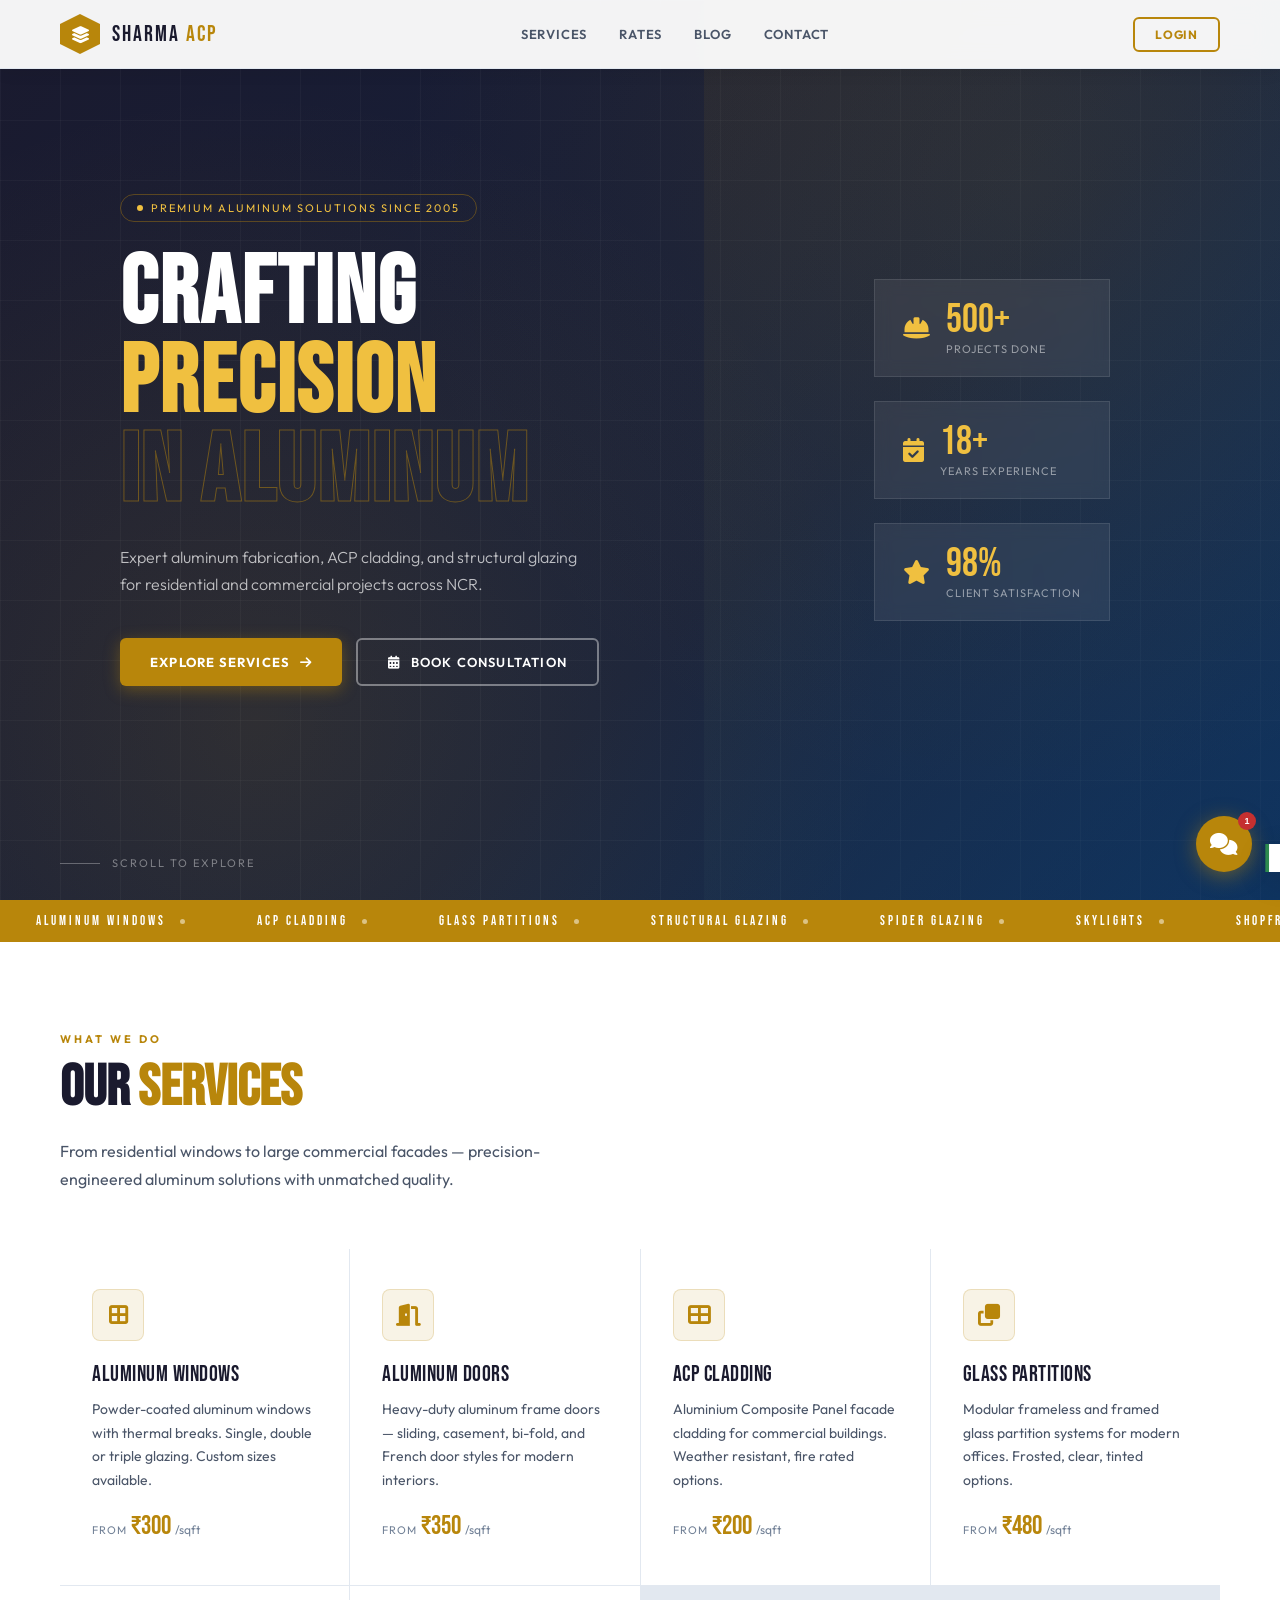
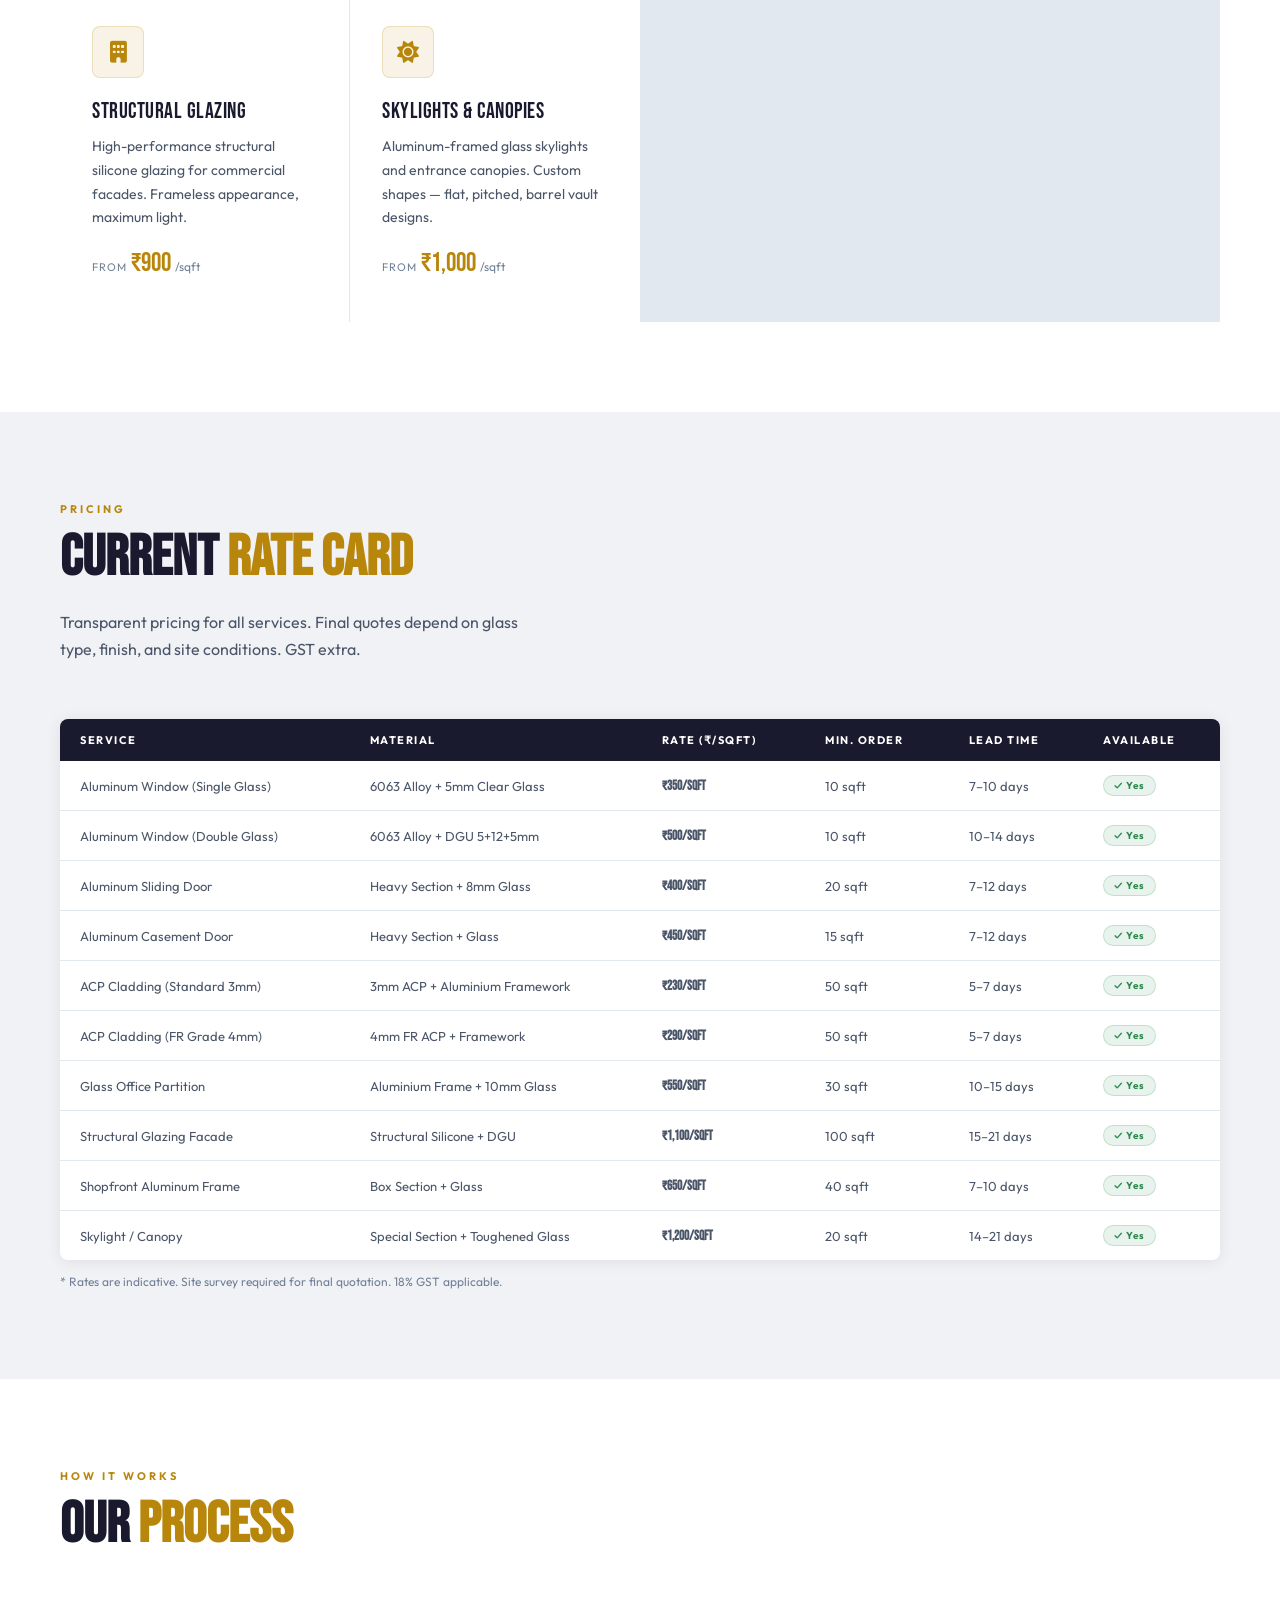
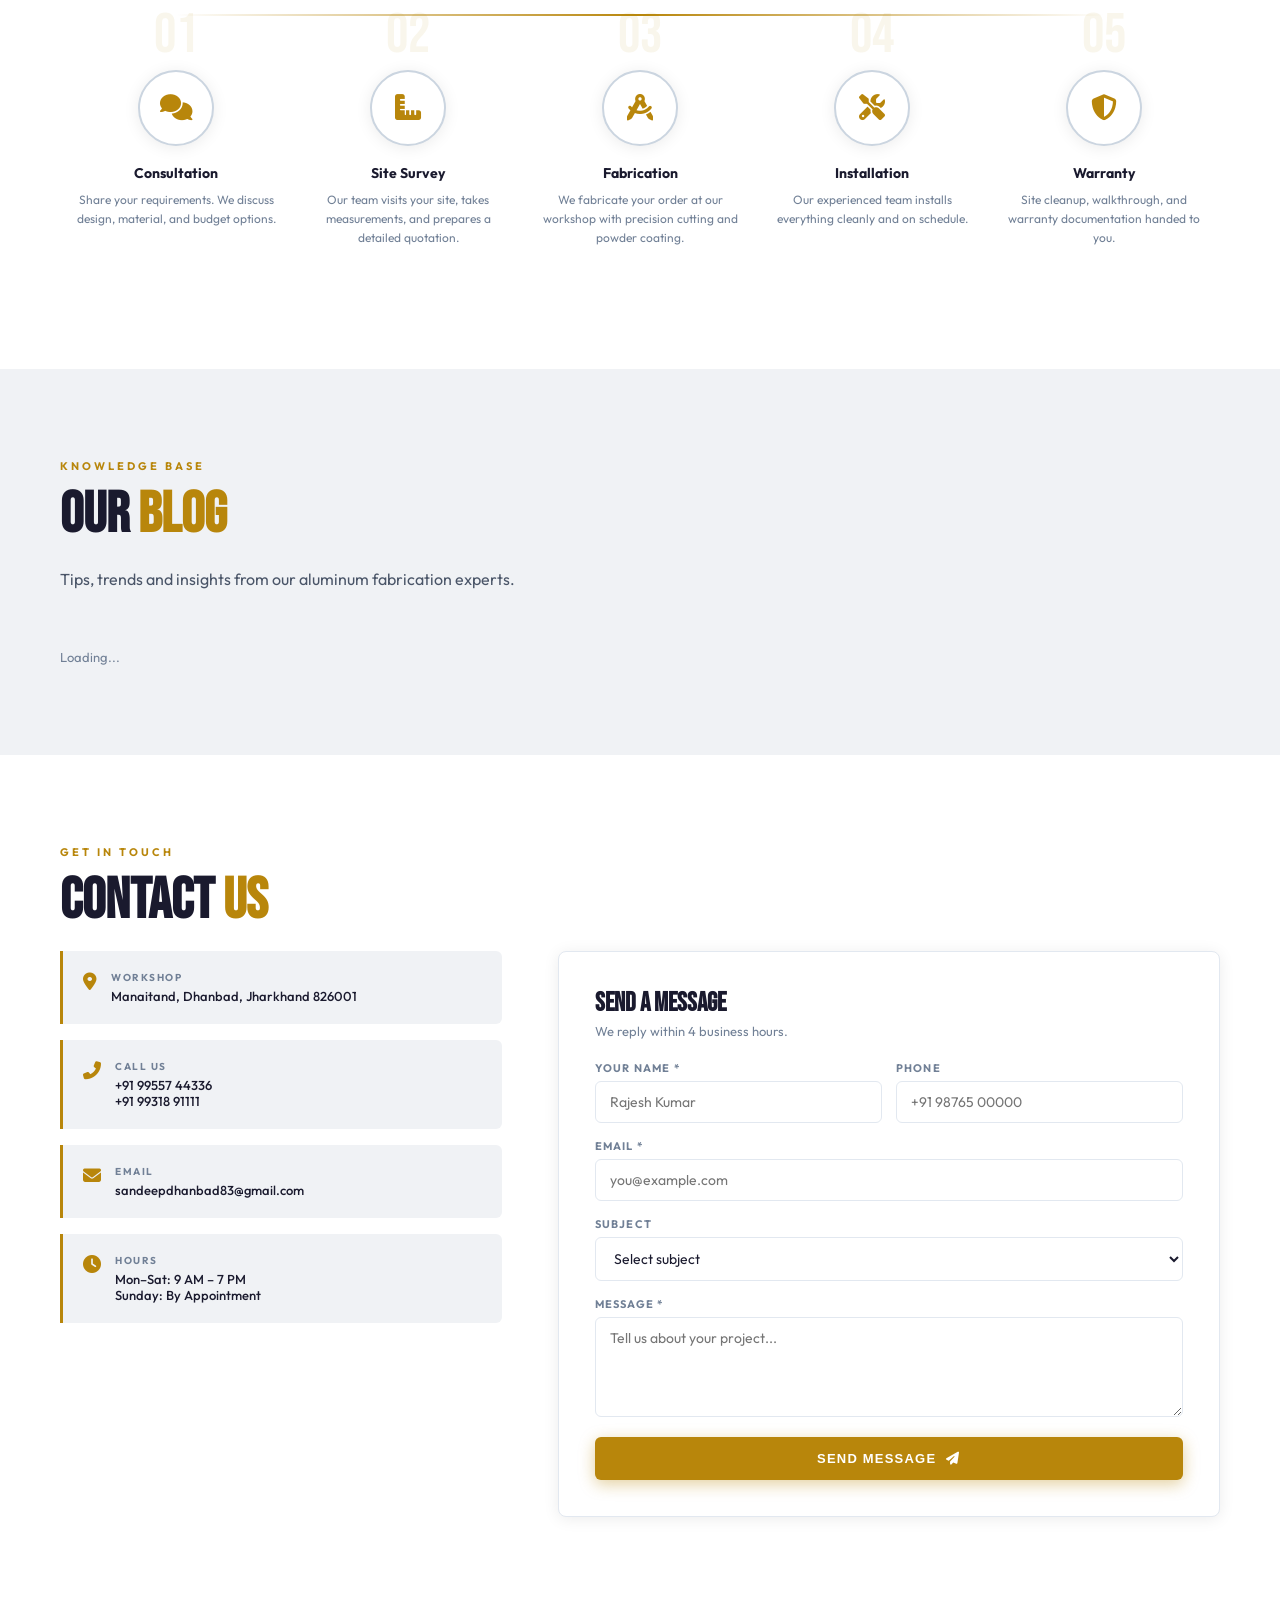
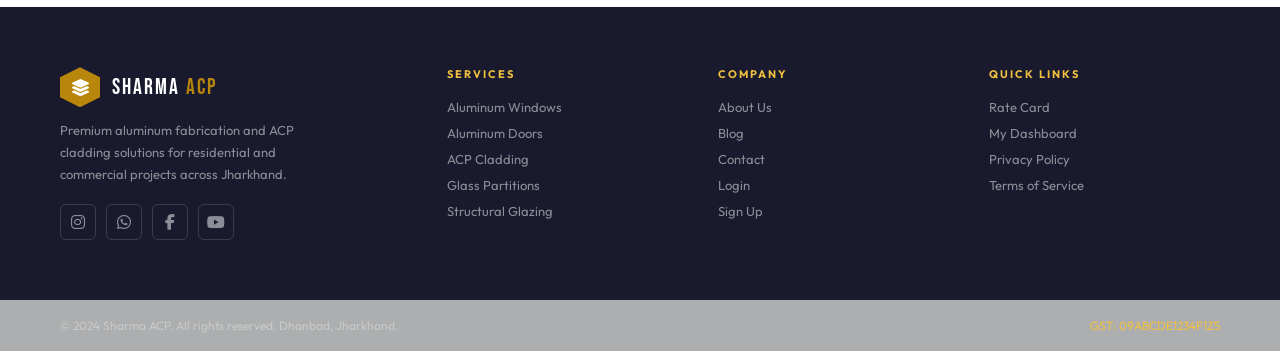
==== templates/index.html @ 568d057a "fixing rate in app.py and the index.html" ====
<!DOCTYPE html>
<html lang="en">
<head>
<meta charset="UTF-8">
<meta name="viewport" content="width=device-width, initial-scale=1.0">
<title>Sharma ACP — Premium Aluminum & ACP Solutions</title>
<link href="https://fonts.googleapis.com/css2?family=Bebas+Neue&family=Outfit:wght@300;400;500;600;700&display=swap" rel="stylesheet">
<link rel="stylesheet" href="https://cdnjs.cloudflare.com/ajax/libs/font-awesome/6.5.0/css/all.min.css">
<style>
:root{
  --gold:#B8860B; --gold2:#D4A017; --gold-light:#F0C040;
  --primary:#1A1A2E; --primary2:#16213E;
  --bg:#F8F9FA; --bg2:#FFFFFF; --bg3:#F0F2F5;
  --text:#1A1A2E; --text2:#4A5568; --text3:#718096;
  --border:#E2E8F0; --border2:#CBD5E0;
  --success:#2D8A4E; --danger:#C53030; --warning:#C05621;
  --shadow:0 2px 16px rgba(0,0,0,.08); --shadow2:0 8px 32px rgba(0,0,0,.12);
}
*{margin:0;padding:0;box-sizing:border-box;}
html{scroll-behavior:smooth;}
body{background:var(--bg);color:var(--text);font-family:'Outfit',sans-serif;overflow-x:hidden;}
::-webkit-scrollbar{width:6px;}
::-webkit-scrollbar-track{background:var(--bg3);}
::-webkit-scrollbar-thumb{background:var(--gold);border-radius:3px;}

/* ── NAV ── */
nav{position:fixed;top:0;left:0;right:0;z-index:1000;padding:14px 60px;display:flex;align-items:center;justify-content:space-between;background:rgba(255,255,255,.95);backdrop-filter:blur(12px);border-bottom:1px solid var(--border);box-shadow:var(--shadow);transition:all .3s;}
nav.scrolled{padding:10px 60px;}
.nav-logo{display:flex;align-items:center;gap:12px;text-decoration:none;}
.nav-logo-icon{width:40px;height:40px;background:var(--gold);display:flex;align-items:center;justify-content:center;clip-path:polygon(50% 0%,100% 25%,100% 75%,50% 100%,0% 75%,0% 25%);}
.nav-logo-icon i{color:#fff;font-size:17px;}
.nav-logo-text{font-family:'Bebas Neue',sans-serif;font-size:22px;letter-spacing:2px;color:var(--primary);}
.nav-logo-text span{color:var(--gold);}
.nav-links{display:flex;align-items:center;gap:32px;}
.nav-links a{color:var(--text2);text-decoration:none;font-size:13px;font-weight:600;letter-spacing:.8px;text-transform:uppercase;transition:color .2s;position:relative;}
.nav-links a::after{content:'';position:absolute;bottom:-4px;left:0;width:0;height:2px;background:var(--gold);transition:width .3s;}
.nav-links a:hover{color:var(--gold);}
.nav-links a:hover::after{width:100%;}
.nav-cta{display:flex;align-items:center;gap:10px;}
.btn-nav{padding:8px 20px;border-radius:6px;font-size:12px;font-weight:700;letter-spacing:.8px;text-transform:uppercase;cursor:pointer;text-decoration:none;transition:all .2s;}
.btn-nav-outline{border:2px solid var(--gold);color:var(--gold);background:transparent;}
.btn-nav-outline:hover{background:var(--gold);color:#fff;}
.btn-nav-fill{background:var(--gold);color:#fff;border:2px solid var(--gold);box-shadow:0 2px 8px rgba(184,134,11,.3);}
.btn-nav-fill:hover{background:var(--gold2);transform:translateY(-1px);}
#userNavBtn{display:none;}

/* ── HERO ── */
.hero{min-height:100vh;position:relative;display:flex;align-items:center;background:linear-gradient(135deg,var(--primary) 0%,var(--primary2) 60%,#0F3460 100%);overflow:hidden;padding-top:70px;}
.hero-pattern{position:absolute;inset:0;background-image:radial-gradient(circle at 20% 80%,rgba(184,134,11,.15) 0%,transparent 50%),radial-gradient(circle at 80% 20%,rgba(184,134,11,.1) 0%,transparent 50%);pointer-events:none;}
.hero-grid-lines{position:absolute;inset:0;background-image:linear-gradient(rgba(255,255,255,.03) 1px,transparent 1px),linear-gradient(90deg,rgba(255,255,255,.03) 1px,transparent 1px);background-size:60px 60px;pointer-events:none;}
.hero-content{position:relative;z-index:2;padding:0 60px;max-width:680px;}
.hero-badge{display:inline-flex;align-items:center;gap:8px;padding:6px 16px;border:1px solid rgba(184,134,11,.4);border-radius:100px;font-size:11px;letter-spacing:2px;text-transform:uppercase;color:var(--gold-light);margin-bottom:28px;animation:fadeUp .8s .2s both;}
.hero-badge-dot{width:6px;height:6px;background:var(--gold-light);border-radius:50%;animation:pulse 2s infinite;}
@keyframes pulse{0%,100%{opacity:1}50%{opacity:.3}}
.hero-title{font-family:'Bebas Neue',sans-serif;font-size:clamp(52px,7.5vw,105px);line-height:.93;letter-spacing:2px;color:#fff;animation:fadeUp .8s .3s both;}
.hero-title .line2{color:var(--gold-light);}
.hero-title .line3{-webkit-text-stroke:1px rgba(184,134,11,.5);color:transparent;}
.hero-sub{font-size:16px;font-weight:300;color:rgba(255,255,255,.7);line-height:1.7;max-width:460px;margin:26px 0 40px;animation:fadeUp .8s .5s both;}
.hero-actions{display:flex;gap:14px;flex-wrap:wrap;animation:fadeUp .8s .7s both;}
.btn-primary{padding:14px 30px;background:var(--gold);color:#fff;font-weight:700;font-size:13px;letter-spacing:1.2px;text-transform:uppercase;border:none;cursor:pointer;text-decoration:none;display:inline-flex;align-items:center;gap:10px;transition:all .25s;border-radius:6px;box-shadow:0 4px 16px rgba(184,134,11,.4);}
.btn-primary:hover{background:var(--gold2);transform:translateY(-2px);box-shadow:0 8px 24px rgba(184,134,11,.5);}
.btn-secondary{padding:14px 30px;border:2px solid rgba(255,255,255,.4);color:#fff;background:transparent;font-weight:600;font-size:13px;letter-spacing:1.2px;text-transform:uppercase;cursor:pointer;text-decoration:none;display:inline-flex;align-items:center;gap:10px;transition:all .25s;border-radius:6px;}
.btn-secondary:hover{border-color:#fff;background:rgba(255,255,255,.08);}
.hero-right{position:absolute;right:0;top:0;bottom:0;width:45%;background:linear-gradient(135deg,rgba(184,134,11,.08),rgba(15,52,96,.3));display:flex;align-items:center;justify-content:center;padding:40px;}
.hero-stats-wrap{display:flex;flex-direction:column;gap:24px;}
.hero-stat-card{background:rgba(255,255,255,.07);border:1px solid rgba(255,255,255,.1);padding:20px 28px;backdrop-filter:blur(8px);display:flex;align-items:center;gap:16px;}
.hero-stat-card i{font-size:24px;color:var(--gold-light);}
.hero-stat-num{font-family:'Bebas Neue',sans-serif;font-size:40px;color:var(--gold-light);line-height:1;}
.hero-stat-label{font-size:11px;color:rgba(255,255,255,.5);letter-spacing:1px;text-transform:uppercase;margin-top:2px;}
.hero-scroll{position:absolute;bottom:30px;left:60px;display:flex;align-items:center;gap:12px;font-size:11px;letter-spacing:2px;text-transform:uppercase;color:rgba(255,255,255,.4);animation:fadeUp 1s 1.2s both;}
.hero-scroll-line{width:40px;height:1px;background:rgba(255,255,255,.3);}

/* ── MARQUEE ── */
.marquee-strip{background:var(--gold);padding:13px 0;overflow:hidden;display:flex;}
.marquee-track{display:flex;animation:marquee 25s linear infinite;white-space:nowrap;}
.marquee-item{padding:0 36px;font-family:'Bebas Neue',sans-serif;font-size:13px;letter-spacing:3px;color:#fff;display:flex;align-items:center;gap:14px;}
.marquee-dot{width:5px;height:5px;background:rgba(255,255,255,.5);border-radius:50%;}
@keyframes marquee{from{transform:translateX(0)}to{transform:translateX(-50%)}}

/* ── SECTIONS ── */
section{padding:90px 60px;}
.section-label{font-size:11px;letter-spacing:3px;text-transform:uppercase;color:var(--gold);margin-bottom:12px;font-weight:700;}
.section-title{font-family:'Bebas Neue',sans-serif;font-size:clamp(34px,4.5vw,60px);line-height:1.05;color:var(--text);margin-bottom:20px;}
.section-title span{color:var(--gold);}
.section-sub{color:var(--text2);font-weight:400;line-height:1.7;max-width:480px;margin-bottom:56px;}

/* ── SERVICES ── */
.services{background:#fff;}
.services-grid{display:grid;grid-template-columns:repeat(auto-fit,minmax(280px,1fr));gap:1px;background:var(--border);}
.service-card{background:#fff;padding:40px 32px;position:relative;overflow:hidden;transition:all .3s;cursor:default;border-bottom:3px solid transparent;}
.service-card:hover{background:var(--bg3);border-bottom-color:var(--gold);transform:translateY(-3px);box-shadow:var(--shadow2);}
.service-icon{width:52px;height:52px;background:rgba(184,134,11,.1);border:1px solid rgba(184,134,11,.2);display:flex;align-items:center;justify-content:center;margin-bottom:20px;border-radius:8px;transition:all .3s;}
.service-card:hover .service-icon{background:var(--gold);border-color:var(--gold);}
.service-icon i{font-size:22px;color:var(--gold);transition:color .3s;}
.service-card:hover .service-icon i{color:#fff;}
.service-name{font-family:'Bebas Neue',sans-serif;font-size:22px;letter-spacing:.5px;color:var(--text);margin-bottom:10px;}
.service-desc{color:var(--text2);font-size:14px;line-height:1.7;margin-bottom:18px;}
.service-price{display:flex;align-items:baseline;gap:4px;}
.price-from{font-size:11px;color:var(--text3);letter-spacing:1px;text-transform:uppercase;}
.price-val{font-family:'Bebas Neue',sans-serif;font-size:26px;color:var(--gold);}
.price-unit{font-size:12px;color:var(--text3);}

/* ── RATES TABLE ── */
.rates{background:var(--bg3);}
.rates-table-wrap{overflow-x:auto;border-radius:8px;box-shadow:var(--shadow);}
.rates-table{width:100%;border-collapse:collapse;background:#fff;}
.rates-table th{background:var(--primary);color:#fff;padding:14px 20px;text-align:left;font-size:11px;letter-spacing:1.5px;text-transform:uppercase;font-weight:700;}
.rates-table th:first-child{border-radius:0;}
.rates-table td{padding:14px 20px;border-bottom:1px solid var(--border);font-size:13px;color:var(--text2);}
.rates-table tr:last-child td{border-bottom:none;}
.rates-table tr:hover td{background:rgba(184,134,11,.04);}
.rate-price{color:var(--gold);font-weight:700;font-family:'Bebas Neue',sans-serif;font-size:18px;}
.badge-avail{display:inline-block;padding:3px 10px;border-radius:100px;font-size:10px;letter-spacing:1px;font-weight:700;background:rgba(45,138,78,.1);color:var(--success);border:1px solid rgba(45,138,78,.2);}

/* ── PROCESS ── */
.process{background:#fff;}
.process-steps{display:grid;grid-template-columns:repeat(auto-fit,minmax(180px,1fr));gap:0;position:relative;}
.process-steps::before{content:'';position:absolute;top:38px;left:10%;right:10%;height:2px;background:linear-gradient(90deg,transparent,var(--gold),transparent);z-index:0;}
.process-step{text-align:center;padding:32px 16px;position:relative;z-index:1;}
.step-num{font-family:'Bebas Neue',sans-serif;font-size:56px;color:rgba(184,134,11,.08);line-height:1;margin-bottom:6px;}
.step-icon-wrap{width:76px;height:76px;border:2px solid var(--border2);background:#fff;box-shadow:var(--shadow);display:flex;align-items:center;justify-content:center;margin:0 auto 18px;border-radius:50%;}
.step-icon-wrap i{font-size:26px;color:var(--gold);}
.step-title{font-weight:700;color:var(--text);margin-bottom:8px;font-size:14px;}
.step-desc{font-size:12px;color:var(--text3);line-height:1.6;}

/* ── BLOG ── */
.blog{background:var(--bg3);}
.blog-grid{display:grid;grid-template-columns:repeat(auto-fit,minmax(300px,1fr));gap:24px;}
.blog-card{background:#fff;border:1px solid var(--border);overflow:hidden;transition:all .3s;border-radius:8px;box-shadow:var(--shadow);}
.blog-card:hover{transform:translateY(-6px);box-shadow:var(--shadow2);}
.blog-img{height:180px;background:linear-gradient(135deg,var(--bg3),var(--border2));display:flex;align-items:center;justify-content:center;overflow:hidden;}
.blog-img-icon{font-size:52px;color:rgba(184,134,11,.2);}
.blog-body{padding:24px;}
.blog-date{font-size:11px;letter-spacing:1px;text-transform:uppercase;color:var(--gold);margin-bottom:10px;font-weight:700;}
.blog-title{font-weight:700;font-size:16px;line-height:1.4;color:var(--text);margin-bottom:10px;}
.blog-excerpt{font-size:13px;color:var(--text2);line-height:1.7;}

/* ── CONTACT ── */
.contact-section{background:#fff;}
.contact-grid{display:grid;grid-template-columns:1fr 1.5fr;gap:56px;align-items:start;}
.contact-info{display:flex;flex-direction:column;gap:16px;}
.contact-item{display:flex;align-items:flex-start;gap:14px;padding:20px;background:var(--bg3);border-left:3px solid var(--gold);border-radius:0 6px 6px 0;}
.contact-item i{color:var(--gold);font-size:18px;flex-shrink:0;margin-top:2px;}
.contact-item-label{font-size:10px;letter-spacing:1.5px;text-transform:uppercase;color:var(--text3);margin-bottom:4px;font-weight:700;}
.contact-item-val{font-size:13px;font-weight:500;color:var(--text);}
.contact-form{background:#fff;padding:36px;border:1px solid var(--border);border-radius:8px;box-shadow:var(--shadow);}
.form-group{margin-bottom:16px;}
.form-row{display:grid;grid-template-columns:1fr 1fr;gap:14px;}
.form-group label{display:block;font-size:11px;letter-spacing:1.2px;text-transform:uppercase;color:var(--text3);margin-bottom:6px;font-weight:700;}
.form-group input,.form-group textarea,.form-group select{width:100%;background:#fff;border:1.5px solid var(--border);color:var(--text);padding:11px 14px;font-family:'Outfit',sans-serif;font-size:14px;outline:none;transition:border-color .2s;border-radius:6px;}
.form-group input:focus,.form-group textarea:focus,.form-group select:focus{border-color:var(--gold);box-shadow:0 0 0 3px rgba(184,134,11,.1);}
.form-group textarea{resize:vertical;min-height:100px;}

/* ── FOOTER ── */
footer{background:var(--primary);color:rgba(255,255,255,.8);padding:60px;display:grid;grid-template-columns:1.5fr 1fr 1fr 1fr;gap:40px;}
.footer-brand .nav-logo-text{color:#fff;}
.footer-brand p{font-size:13px;color:rgba(255,255,255,.5);line-height:1.7;max-width:240px;margin-top:12px;}
.footer-social{display:flex;gap:10px;margin-top:18px;}
.social-btn{width:36px;height:36px;border:1px solid rgba(255,255,255,.15);display:flex;align-items:center;justify-content:center;color:rgba(255,255,255,.5);transition:all .2s;text-decoration:none;border-radius:6px;}
.social-btn:hover{border-color:var(--gold-light);color:var(--gold-light);}
.footer-col h4{font-size:11px;letter-spacing:2px;text-transform:uppercase;color:var(--gold-light);margin-bottom:18px;font-weight:700;}
.footer-col a{display:block;color:rgba(255,255,255,.5);text-decoration:none;font-size:13px;margin-bottom:10px;transition:color .2s;}
.footer-col a:hover{color:#fff;}
.footer-bottom{background:rgba(0,0,0,.3);padding:18px 60px;display:flex;justify-content:space-between;align-items:center;}
.footer-bottom p{font-size:12px;color:rgba(255,255,255,.35);}

/* ── MODAL ── */
.modal-overlay{position:fixed;inset:0;background:rgba(0,0,0,.5);z-index:2000;display:flex;align-items:center;justify-content:center;opacity:0;pointer-events:none;transition:opacity .3s;}
.modal-overlay.active{opacity:1;pointer-events:all;}
.modal{background:#fff;border-radius:10px;padding:40px;width:90%;max-width:500px;position:relative;max-height:90vh;overflow-y:auto;transform:translateY(16px);transition:transform .3s;box-shadow:var(--shadow2);}
.modal-overlay.active .modal{transform:translateY(0);}
.modal-close{position:absolute;top:14px;right:18px;background:none;border:none;color:var(--text3);font-size:20px;cursor:pointer;}
.modal-close:hover{color:var(--text);}
.modal-title{font-family:'Bebas Neue',sans-serif;font-size:30px;color:var(--text);margin-bottom:4px;}
.modal-sub{font-size:13px;color:var(--text3);margin-bottom:24px;}

/* ── TOAST ── */
.toast{position:fixed;bottom:28px;right:28px;z-index:3000;background:#fff;border-left:4px solid var(--success);padding:14px 20px;font-size:13px;max-width:300px;transform:translateX(130%);transition:transform .3s;border-radius:0 6px 6px 0;box-shadow:var(--shadow2);color:var(--text);}
.toast.show{transform:translateX(0);}
.toast.error{border-color:var(--danger);}
.toast.warn{border-color:var(--warning);}

/* ── ANIMATIONS ── */
@keyframes fadeUp{from{opacity:0;transform:translateY(20px)}to{opacity:1;transform:translateY(0)}}
.reveal{opacity:0;transform:translateY(24px);transition:opacity .7s,transform .7s;}
.reveal.visible{opacity:1;transform:translateY(0);}

/* ── CHATBOT ── */
.chat-fab{position:fixed;bottom:28px;right:28px;z-index:1500;width:56px;height:56px;background:var(--gold);border:none;border-radius:50%;cursor:pointer;display:flex;align-items:center;justify-content:center;box-shadow:0 4px 20px rgba(184,134,11,.5);transition:all .3s;}
.chat-fab:hover{background:var(--gold2);transform:scale(1.08);}
.chat-fab i{color:#fff;font-size:22px;}
.chat-fab .chat-badge{position:absolute;top:-4px;right:-4px;width:18px;height:18px;background:var(--danger);border-radius:50%;display:flex;align-items:center;justify-content:center;font-size:9px;color:#fff;font-weight:700;}
.chatbot{position:fixed;bottom:96px;right:28px;z-index:1500;width:360px;background:#fff;border-radius:14px;box-shadow:0 12px 48px rgba(0,0,0,.18);display:none;flex-direction:column;overflow:hidden;border:1px solid var(--border);}
.chatbot.open{display:flex;}
.chat-header{background:var(--primary);color:#fff;padding:16px 20px;display:flex;align-items:center;gap:12px;}
.chat-avatar{width:36px;height:36px;background:var(--gold);border-radius:50%;display:flex;align-items:center;justify-content:center;font-size:16px;flex-shrink:0;}
.chat-title{font-weight:700;font-size:14px;}
.chat-subtitle{font-size:11px;color:rgba(255,255,255,.6);}
.chat-close{margin-left:auto;background:none;border:none;color:rgba(255,255,255,.6);font-size:18px;cursor:pointer;}
.chat-close:hover{color:#fff;}
.chat-messages{flex:1;overflow-y:auto;padding:16px;display:flex;flex-direction:column;gap:12px;max-height:340px;background:var(--bg);}
.chat-msg{max-width:82%;padding:10px 14px;border-radius:14px;font-size:13px;line-height:1.5;}
.chat-msg.bot{background:#fff;color:var(--text);border:1px solid var(--border);border-bottom-left-radius:4px;align-self:flex-start;box-shadow:0 1px 4px rgba(0,0,0,.06);}
.chat-msg.user{background:var(--primary);color:#fff;border-bottom-right-radius:4px;align-self:flex-end;}
.chat-msg.typing{color:var(--text3);font-style:italic;}
.chat-quick{padding:10px 14px;display:flex;flex-wrap:wrap;gap:6px;background:#fff;border-top:1px solid var(--border);}
.quick-btn{padding:5px 12px;border:1.5px solid var(--gold);background:#fff;color:var(--gold);font-size:11px;font-weight:600;cursor:pointer;border-radius:100px;transition:all .2s;white-space:nowrap;}
.quick-btn:hover{background:var(--gold);color:#fff;}
.chat-input-row{display:flex;padding:12px 14px;gap:8px;background:#fff;border-top:1px solid var(--border);}
.chat-input{flex:1;border:1.5px solid var(--border);border-radius:20px;padding:9px 14px;font-family:'Outfit',sans-serif;font-size:13px;outline:none;transition:border-color .2s;}
.chat-input:focus{border-color:var(--gold);}
.chat-send{width:36px;height:36px;background:var(--gold);border:none;border-radius:50%;cursor:pointer;display:flex;align-items:center;justify-content:center;transition:all .2s;flex-shrink:0;}
.chat-send:hover{background:var(--gold2);}
.chat-send i{color:#fff;font-size:14px;}

@media(max-width:768px){
  nav{padding:12px 20px;}
  .nav-links{display:none;}
  section{padding:60px 24px;}
  .hero-content{padding:0 24px;}
  .hero-right{display:none;}
  footer{grid-template-columns:1fr 1fr;padding:40px 24px;}
  .contact-grid{grid-template-columns:1fr;}
  .chatbot{width:calc(100vw - 40px);right:20px;}
}
</style>
</head>
<body>

<!-- NAV -->
<nav id="navbar">
  <a href="/" class="nav-logo">
    <div class="nav-logo-icon"><i class="fas fa-layer-group"></i></div>
    <span class="nav-logo-text">Sharma <span>ACP</span></span>
  </a>
  <div class="nav-links">
    <a href="#services">Services</a>
    <a href="#rates">Rates</a>
    <a href="#blog">Blog</a>
    <a href="#contact">Contact</a>
  </div>
  <div class="nav-cta">
    <a href="/login" class="btn-nav btn-nav-outline" id="loginNavBtn">Login</a>
    <a href="/dashboard" class="btn-nav btn-nav-fill" id="userNavBtn" style="display:none;"></a>
  </div>
</nav>

<!-- HERO -->
<section class="hero" id="home">
  <div class="hero-pattern"></div>
  <div class="hero-grid-lines"></div>
  <div class="hero-content">
    <div class="hero-badge"><span class="hero-badge-dot"></span>Premium Aluminum Solutions Since 2005</div>
    <h1 class="hero-title">
      <div>CRAFTING</div>
      <div class="line2">PRECISION</div>
      <div class="line3">IN ALUMINUM</div>
    </h1>
    <p class="hero-sub">Expert aluminum fabrication, ACP cladding, and structural glazing for residential and commercial projects across NCR.</p>
    <div class="hero-actions">
      <a href="#services" class="btn-primary">Explore Services <i class="fas fa-arrow-right"></i></a>
      <a href="#contact" class="btn-secondary"><i class="fas fa-calendar-alt"></i> Book Consultation</a>
    </div>
  </div>
  <div class="hero-right">
    <div class="hero-stats-wrap">
      <div class="hero-stat-card">
        <i class="fas fa-hard-hat"></i>
        <div><div class="hero-stat-num">500+</div><div class="hero-stat-label">Projects Done</div></div>
      </div>
      <div class="hero-stat-card">
        <i class="fas fa-calendar-check"></i>
        <div><div class="hero-stat-num">18+</div><div class="hero-stat-label">Years Experience</div></div>
      </div>
      <div class="hero-stat-card">
        <i class="fas fa-star"></i>
        <div><div class="hero-stat-num">98%</div><div class="hero-stat-label">Client Satisfaction</div></div>
      </div>
    </div>
  </div>
  <div class="hero-scroll"><div class="hero-scroll-line"></div>Scroll to explore</div>
</section>

<!-- MARQUEE -->
<div class="marquee-strip">
  <div class="marquee-track">
    <span class="marquee-item">Aluminum Windows <span class="marquee-dot"></span></span>
    <span class="marquee-item">ACP Cladding <span class="marquee-dot"></span></span>
    <span class="marquee-item">Glass Partitions <span class="marquee-dot"></span></span>
    <span class="marquee-item">Structural Glazing <span class="marquee-dot"></span></span>
    <span class="marquee-item">Spider Glazing <span class="marquee-dot"></span></span>
    <span class="marquee-item">Skylights <span class="marquee-dot"></span></span>
    <span class="marquee-item">Shopfronts <span class="marquee-dot"></span></span>
    <span class="marquee-item">Curtain Wall <span class="marquee-dot"></span></span>
    <span class="marquee-item">Aluminum Windows <span class="marquee-dot"></span></span>
    <span class="marquee-item">ACP Cladding <span class="marquee-dot"></span></span>
    <span class="marquee-item">Glass Partitions <span class="marquee-dot"></span></span>
    <span class="marquee-item">Structural Glazing <span class="marquee-dot"></span></span>
    <span class="marquee-item">Spider Glazing <span class="marquee-dot"></span></span>
    <span class="marquee-item">Skylights <span class="marquee-dot"></span></span>
    <span class="marquee-item">Shopfronts <span class="marquee-dot"></span></span>
    <span class="marquee-item">Curtain Wall <span class="marquee-dot"></span></span>
  </div>
</div>

<!-- SERVICES -->
<section class="services" id="services">
  <p class="section-label reveal">What We Do</p>
  <h2 class="section-title reveal">Our <span>Services</span></h2>
  <p class="section-sub reveal">From residential windows to large commercial facades — precision-engineered aluminum solutions with unmatched quality.</p>
  <div class="services-grid">
    <div class="service-card reveal"><div class="service-icon"><i class="fas fa-border-all"></i></div><div class="service-name">Aluminum Windows</div><p class="service-desc">Powder-coated aluminum windows with thermal breaks. Single, double or triple glazing. Custom sizes available.</p><div class="service-price"><span class="price-from">FROM</span><span class="price-val">₹300</span><span class="price-unit">/sqft</span></div></div>
    <div class="service-card reveal"><div class="service-icon"><i class="fas fa-door-open"></i></div><div class="service-name">Aluminum Doors</div><p class="service-desc">Heavy-duty aluminum frame doors — sliding, casement, bi-fold, and French door styles for modern interiors.</p><div class="service-price"><span class="price-from">FROM</span><span class="price-val">₹350</span><span class="price-unit">/sqft</span></div></div>
    <div class="service-card reveal"><div class="service-icon"><i class="fas fa-th-large"></i></div><div class="service-name">ACP Cladding</div><p class="service-desc">Aluminium Composite Panel facade cladding for commercial buildings. Weather resistant, fire rated options.</p><div class="service-price"><span class="price-from">FROM</span><span class="price-val">₹200</span><span class="price-unit">/sqft</span></div></div>
    <div class="service-card reveal"><div class="service-icon"><i class="fas fa-clone"></i></div><div class="service-name">Glass Partitions</div><p class="service-desc">Modular frameless and framed glass partition systems for modern offices. Frosted, clear, tinted options.</p><div class="service-price"><span class="price-from">FROM</span><span class="price-val">₹480</span><span class="price-unit">/sqft</span></div></div>
    <div class="service-card reveal"><div class="service-icon"><i class="fas fa-building"></i></div><div class="service-name">Structural Glazing</div><p class="service-desc">High-performance structural silicone glazing for commercial facades. Frameless appearance, maximum light.</p><div class="service-price"><span class="price-from">FROM</span><span class="price-val">₹900</span><span class="price-unit">/sqft</span></div></div>
    <div class="service-card reveal"><div class="service-icon"><i class="fas fa-sun"></i></div><div class="service-name">Skylights & Canopies</div><p class="service-desc">Aluminum-framed glass skylights and entrance canopies. Custom shapes — flat, pitched, barrel vault designs.</p><div class="service-price"><span class="price-from">FROM</span><span class="price-val">₹1,000</span><span class="price-unit">/sqft</span></div></div>
  </div>
</section>

<!-- RATES -->
<section class="rates" id="rates">
  <p class="section-label reveal">Pricing</p>
  <h2 class="section-title reveal">Current <span>Rate Card</span></h2>
  <p class="section-sub reveal">Transparent pricing for all services. Final quotes depend on glass type, finish, and site conditions. GST extra.</p>
  <div class="rates-table-wrap reveal">
    <table class="rates-table">
      <thead><tr><th>Service</th><th>Material</th><th>Rate (₹/sqft)</th><th>Min. Order</th><th>Lead Time</th><th>Available</th></tr></thead>
      <tbody id="ratesTableBody">
        <tr><td>Aluminum Window (Single Glass)</td><td>6063 Alloy + 5mm Clear Glass</td><td class="rate-price">₹350/sqft</td><td>10 sqft</td><td>7–10 days</td><td><span class="badge-avail">✓ Yes</span></td></tr>
        <tr><td>Aluminum Window (Double Glass)</td><td>6063 Alloy + DGU 5+12+5mm</td><td class="rate-price">₹500/sqft</td><td>10 sqft</td><td>10–14 days</td><td><span class="badge-avail">✓ Yes</span></td></tr>
        <tr><td>Aluminum Sliding Door</td><td>Heavy Section + 8mm Glass</td><td class="rate-price">₹400/sqft</td><td>20 sqft</td><td>7–12 days</td><td><span class="badge-avail">✓ Yes</span></td></tr>
        <tr><td>Aluminum Casement Door</td><td>Heavy Section + Glass</td><td class="rate-price">₹450/sqft</td><td>15 sqft</td><td>7–12 days</td><td><span class="badge-avail">✓ Yes</span></td></tr>
        <tr><td>ACP Cladding (Standard 3mm)</td><td>3mm ACP + Aluminium Framework</td><td class="rate-price">₹230/sqft</td><td>50 sqft</td><td>5–7 days</td><td><span class="badge-avail">✓ Yes</span></td></tr>
        <tr><td>ACP Cladding (FR Grade 4mm)</td><td>4mm FR ACP + Framework</td><td class="rate-price">₹290/sqft</td><td>50 sqft</td><td>5–7 days</td><td><span class="badge-avail">✓ Yes</span></td></tr>
        <tr><td>Glass Office Partition</td><td>Aluminium Frame + 10mm Glass</td><td class="rate-price">₹550/sqft</td><td>30 sqft</td><td>10–15 days</td><td><span class="badge-avail">✓ Yes</span></td></tr>
        <tr><td>Structural Glazing Facade</td><td>Structural Silicone + DGU</td><td class="rate-price">₹1,100/sqft</td><td>100 sqft</td><td>15–21 days</td><td><span class="badge-avail">✓ Yes</span></td></tr>
        <tr><td>Shopfront Aluminum Frame</td><td>Box Section + Glass</td><td class="rate-price">₹650/sqft</td><td>40 sqft</td><td>7–10 days</td><td><span class="badge-avail">✓ Yes</span></td></tr>
        <tr><td>Skylight / Canopy</td><td>Special Section + Toughened Glass</td><td class="rate-price">₹1,200/sqft</td><td>20 sqft</td><td>14–21 days</td><td><span class="badge-avail">✓ Yes</span></td></tr>
      </tbody>
    </table>
  </div>
  <p style="margin-top:14px;font-size:12px;color:var(--text3);">* Rates are indicative. Site survey required for final quotation. 18% GST applicable.</p>
</section>

<!-- PROCESS -->
<section class="process reveal">
  <p class="section-label">How It Works</p>
  <h2 class="section-title">Our <span>Process</span></h2>
  <div class="process-steps">
    <div class="process-step reveal"><div class="step-num">01</div><div class="step-icon-wrap"><i class="fas fa-comments"></i></div><div class="step-title">Consultation</div><p class="step-desc">Share your requirements. We discuss design, material, and budget options.</p></div>
    <div class="process-step reveal"><div class="step-num">02</div><div class="step-icon-wrap"><i class="fas fa-ruler-combined"></i></div><div class="step-title">Site Survey</div><p class="step-desc">Our team visits your site, takes measurements, and prepares a detailed quotation.</p></div>
    <div class="process-step reveal"><div class="step-num">03</div><div class="step-icon-wrap"><i class="fas fa-drafting-compass"></i></div><div class="step-title">Fabrication</div><p class="step-desc">We fabricate your order at our workshop with precision cutting and powder coating.</p></div>
    <div class="process-step reveal"><div class="step-num">04</div><div class="step-icon-wrap"><i class="fas fa-tools"></i></div><div class="step-title">Installation</div><p class="step-desc">Our experienced team installs everything cleanly and on schedule.</p></div>
    <div class="process-step reveal"><div class="step-num">05</div><div class="step-icon-wrap"><i class="fas fa-shield-alt"></i></div><div class="step-title">Warranty</div><p class="step-desc">Site cleanup, walkthrough, and warranty documentation handed to you.</p></div>
  </div>
</section>

<!-- BLOG -->
<section class="blog" id="blog">
  <p class="section-label reveal">Knowledge Base</p>
  <h2 class="section-title reveal">Our <span>Blog</span></h2>
  <p class="section-sub reveal">Tips, trends and insights from our aluminum fabrication experts.</p>
  <div class="blog-grid" id="blogGrid"><div style="color:var(--text3);font-size:13px;">Loading...</div></div>
</section>

<!-- CONTACT -->
<section class="contact-section" id="contact">
  <p class="section-label reveal">Get In Touch</p>
  <h2 class="section-title reveal">Contact <span>Us</span></h2>
  <div class="contact-grid">
    <div class="contact-info reveal">
      <div class="contact-item"><i class="fas fa-map-marker-alt"></i><div><div class="contact-item-label">Workshop</div><div class="contact-item-val">Manaitand, Dhanbad, Jharkhand 826001</div></div></div>
      <div class="contact-item"><i class="fas fa-phone-alt"></i><div><div class="contact-item-label">Call Us</div><div class="contact-item-val">+91 99557 44336<br>+91 99318 91111</div></div></div>
      <div class="contact-item"><i class="fas fa-envelope"></i><div><div class="contact-item-label">Email</div><div class="contact-item-val">sandeepdhanbad83@gmail.com</div></div></div>
      <div class="contact-item"><i class="fas fa-clock"></i><div><div class="contact-item-label">Hours</div><div class="contact-item-val">Mon–Sat: 9 AM – 7 PM<br>Sunday: By Appointment</div></div></div>
    </div>
    <div class="contact-form reveal">
      <h3 style="font-family:'Bebas Neue',sans-serif;font-size:26px;color:var(--text);margin-bottom:4px;">Send A Message</h3>
      <p style="font-size:13px;color:var(--text3);margin-bottom:22px;">We reply within 4 business hours.</p>
      <form id="contactForm">
        <div class="form-row">
          <div class="form-group"><label>Your Name *</label><input type="text" id="cName" required placeholder="Rajesh Kumar"></div>
          <div class="form-group"><label>Phone</label><input type="tel" id="cPhone" placeholder="+91 98765 00000"></div>
        </div>
        <div class="form-group"><label>Email *</label><input type="email" id="cEmail" required placeholder="you@example.com"></div>
        <div class="form-group"><label>Subject</label>
          <select id="cSubject"><option value="">Select subject</option><option>Aluminum Window Enquiry</option><option>ACP Cladding Project</option><option>Glass Partition</option><option>Structural Glazing</option><option>General Query</option></select>
        </div>
        <div class="form-group"><label>Message *</label><textarea id="cMessage" required placeholder="Tell us about your project..."></textarea></div>
        <button type="submit" class="btn-primary" style="width:100%;justify-content:center;">Send Message <i class="fas fa-paper-plane"></i></button>
      </form>
    </div>
  </div>
</section>

<!-- FOOTER -->
<footer>
  <div class="footer-brand">
    <a href="/" class="nav-logo"><div class="nav-logo-icon"><i class="fas fa-layer-group"></i></div><span class="nav-logo-text">Sharma <span>ACP</span></span></a>
    <p>Premium aluminum fabrication and ACP cladding solutions for residential and commercial projects across Jharkhand.</p>
    <div class="footer-social">
      <a href="https://www.instagram.com/sharma_acp_work" target="_blank" class="social-btn"><i class="fab fa-instagram"></i></a>
      <a href="https://wa.me/919955744336" target="_blank" class="social-btn"><i class="fab fa-whatsapp"></i></a>
      <a href="#" class="social-btn"><i class="fab fa-facebook-f"></i></a>
      <a href="#" class="social-btn"><i class="fab fa-youtube"></i></a>
    </div>
  </div>
  <div class="footer-col"><h4>Services</h4><a href="#services">Aluminum Windows</a><a href="#services">Aluminum Doors</a><a href="#services">ACP Cladding</a><a href="#services">Glass Partitions</a><a href="#services">Structural Glazing</a></div>
  <div class="footer-col"><h4>Company</h4><a href="#">About Us</a><a href="#blog">Blog</a><a href="#contact">Contact</a><a href="/login">Login</a><a href="/login">Sign Up</a></div>
  <div class="footer-col"><h4>Quick Links</h4><a href="#rates">Rate Card</a><a href="/dashboard">My Dashboard</a><a href="#">Privacy Policy</a><a href="#">Terms of Service</a></div>
</footer>
<div class="footer-bottom"><p>© 2024 Sharma ACP. All rights reserved. Dhanbad, Jharkhand.</p><p style="color:var(--gold-light);font-size:12px;">GST: 09ABCDE1234F1Z5</p></div>

<!-- TOAST -->
<div class="toast" id="toast"></div>

<!-- ── CHATBOT ────────────────────────────────────── -->
<button class="chat-fab" onclick="toggleChat()" id="chatFab">
  <i class="fas fa-comments" id="chatIcon"></i>
  <span class="chat-badge" id="chatBadge">1</span>
</button>

<div class="chatbot" id="chatbot">
  <div class="chat-header">
    <div class="chat-avatar"><i class="fas fa-robot"></i></div>
    <div><div class="chat-title">Sharma ACP Assistant</div><div class="chat-subtitle">Ask about rates, products & more</div></div>
    <button class="chat-close" onclick="toggleChat()"><i class="fas fa-times"></i></button>
  </div>
  <div class="chat-messages" id="chatMessages">
    <div class="chat-msg bot">👋 Hi! I'm your Sharma ACP assistant. I can help you with:<br><br>• Product information<br>• Price estimates<br>• Lead times<br>• How to place an order<br><br>What would you like to know?</div>
  </div>
  <div class="chat-quick" id="quickReplies">
    <button class="quick-btn" onclick="sendQuick('Window rates')">Window rates</button>
    <button class="quick-btn" onclick="sendQuick('ACP cladding price')">ACP price</button>
    <button class="quick-btn" onclick="sendQuick('How to order')">How to order</button>
    <button class="quick-btn" onclick="sendQuick('Lead time')">Lead time</button>
    <button class="quick-btn" onclick="sendQuick('Glass partition')">Glass partition</button>
  </div>
  <div class="chat-input-row">
    <input class="chat-input" id="chatInput" type="text" placeholder="Ask me anything..." onkeydown="if(event.key==='Enter')sendChat()">
    <button class="chat-send" onclick="sendChat()"><i class="fas fa-paper-plane"></i></button>
  </div>
</div>

<script>
// ── Nav scroll ─────────────────────────────────────────────────
window.addEventListener('scroll', () => document.getElementById('navbar').classList.toggle('scrolled', scrollY > 40));

// ── Reveal on scroll ───────────────────────────────────────────
const obs = new IntersectionObserver(e => e.forEach(el => {if(el.isIntersecting){el.target.classList.add('visible');obs.unobserve(el.target);}}), {threshold:.1});
document.querySelectorAll('.reveal').forEach(el => obs.observe(el));

// ── Toast ──────────────────────────────────────────────────────
function showToast(msg, type='success') {
  const t = document.getElementById('toast');
  t.textContent = msg;
  t.className = 'toast show' + (type==='error'?' error':type==='warn'?' warn':'');
  setTimeout(() => t.classList.remove('show'), 3500);
}

// ── Auth state ─────────────────────────────────────────────────
async function checkAuth() {
  const res  = await fetch('/api/me');
  const data = await res.json();
  if(data.logged_in) {
    document.getElementById('loginNavBtn').style.display = 'none';
    const btn = document.getElementById('userNavBtn');
    btn.style.display = 'flex';
    btn.textContent = data.user.role === 'admin' ? 'Admin Panel' : 'My Dashboard';
  }
}
checkAuth();

// ── Blog ───────────────────────────────────────────────────────
async function loadRatesTable() {
  try {
    const res   = await fetch('/api/rates/full');
    const data  = await res.json();
    const tbody = document.getElementById('ratesTableBody');
    if(!tbody || !data.rates || !data.rates.length) return;
    tbody.innerHTML = data.rates.map(r => `
      <tr>
        <td>${r.service_name}</td>
        <td>${r.material || '—'}</td>
        <td class="rate-price">₹${Number(r.rate).toLocaleString('en-IN')}/sqft</td>
        <td>${r.min_order || '—'}</td>
        <td>${r.lead_time || '—'}</td>
        <td><span class="badge-avail">✓ Yes</span></td>
      </tr>`).join('');
  } catch(e) { /* keep static fallback */ }
}
loadRatesTable();

async function loadBlog() {
  const res   = await fetch('/api/blog');
  const posts = await res.json();
  const icons = ['fa-newspaper','fa-layer-group','fa-drafting-compass'];
  document.getElementById('blogGrid').innerHTML = posts.map((p,i) => `
    <div class="blog-card">
      <div class="blog-img"><i class="fas ${icons[i%3]} blog-img-icon"></i></div>
      <div class="blog-body">
        <div class="blog-date">${new Date(p.created_at).toLocaleDateString('en-IN',{day:'numeric',month:'long',year:'numeric'})}</div>
        <div class="blog-title">${p.title}</div>
        <p class="blog-excerpt">${(p.excerpt||p.content).substring(0,110)}...</p>
      </div>
    </div>`).join('');
}
loadBlog();

// ── Contact form ───────────────────────────────────────────────
document.getElementById('contactForm').addEventListener('submit', async e => {
  e.preventDefault();
  const res  = await fetch('/api/contact', {method:'POST', headers:{'Content-Type':'application/json'},
    body: JSON.stringify({name:document.getElementById('cName').value, email:document.getElementById('cEmail').value,
      phone:document.getElementById('cPhone').value, subject:document.getElementById('cSubject').value,
      message:document.getElementById('cMessage').value})});
  const data = await res.json();
  if(data.success){showToast(data.message); e.target.reset();}
});

// ── CHATBOT ────────────────────────────────────────────────────
const RATE_KNOWLEDGE = {
  'Aluminum Windows (Single Glass)': 350,
  'Aluminum Windows (Double Glass)': 500,
  'Aluminum Sliding Door':           400,
  'Aluminum Casement Door':          450,
  'ACP Cladding (Standard 3mm)':     230,
  'ACP Cladding (FR Grade 4mm)':     290,
  'Glass Office Partition':          550,
  'Structural Glazing Facade':       1100,
  'Shopfront Aluminum Frame':        650,
  'Skylight / Canopy':               1200,
};

function getBotReply(msg) {
  const m = msg.toLowerCase();
  if(m.includes('window') && (m.includes('rate')||m.includes('price')||m.includes('cost')||m.includes('sqft')))
    return `🪟 <b>Aluminum Window Rates:</b><br>• Single Glass: ₹350/sqft<br>• Double Glass (DGU): ₹500/sqft<br><br>For a 4ft×5ft window = 20 sqft:<br>• Single glass: ₹7,000 + GST (18%) = ₹8,260<br>• Double glass: ₹10,000 + GST (18%) = ₹11,800<br><br>Want an exact quote? <a href="/login" style="color:var(--gold)">Place an order</a> for a site survey.`;
  if(m.includes('acp') || m.includes('cladding'))
    return `🏢 <b>ACP Cladding Rates:</b><br>• Standard 3mm: ₹230/sqft<br>• FR Grade 4mm: ₹290/sqft<br><br>ACP is ideal for building facades, shopfronts, and interior cladding. Min order: 50 sqft.<br>Lead time: 5–7 days.`;
  if(m.includes('glass partition') || m.includes('office partition'))
    return `🏗️ <b>Glass Office Partition:</b><br>• Rate: ₹550/sqft<br>• Includes aluminum frame + 10mm glass<br>• Frosted, clear, or tinted glass available<br>• Min order: 30 sqft<br>• Lead time: 10–15 days`;
  if(m.includes('door'))
    return `🚪 <b>Aluminum Door Rates:</b><br>• Sliding Door: ₹400/sqft<br>• Casement Door: ₹450/sqft<br><br>Available in all finishes — silver, black, bronze, wooden PVDF. Custom sizes welcome.`;
  if(m.includes('structural') || m.includes('glazing'))
    return `🏙️ <b>Structural Glazing:</b><br>• Rate: ₹1,100/sqft<br>• Frameless glass facade for commercial buildings<br>• DGU glass standard<br>• Min order: 100 sqft<br>• Lead time: 15–21 days`;
  if(m.includes('skylight') || m.includes('canopy'))
    return `☀️ <b>Skylights & Canopies:</b><br>• Rate: ₹1,200/sqft<br>• Toughened or laminated glass<br>• Custom shapes — flat, pitched, barrel vault<br>• Ideal for restaurants, farmhouses, offices`;
  if(m.includes('lead time') || m.includes('how long') || m.includes('delivery') || m.includes('days'))
    return `⏱️ <b>Lead Times:</b><br>• ACP Cladding: 5–7 days<br>• Windows & Doors: 7–12 days<br>• Glass Partitions: 10–15 days<br>• Structural Glazing: 15–21 days<br>• Skylights: 14–21 days<br><br>Timeline starts after site survey & advance payment.`;
  if(m.includes('order') || m.includes('how to') || m.includes('book') || m.includes('start'))
    return `📋 <b>How to Place an Order:</b><br><br>1. <a href="/login" style="color:var(--gold)">Create an account</a> / Login<br>2. Go to Dashboard → Place Order<br>3. Select service & enter measurements<br>4. Get instant price estimate<br>5. Submit — we'll call within 24hrs for site survey!`;
  if(m.includes('color') || m.includes('finish') || m.includes('colour'))
    return `🎨 <b>Available Finishes:</b><br>• Silver (Mill Finish)<br>• Powder Coated: White, Black, Bronze, Champagne<br>• Anodized: Silver, Bronze, Gold<br>• Wooden Finish (PVDF)<br>• Custom Colors available on request`;
  if(m.includes('glass') && (m.includes('type')||m.includes('option')))
    return `🔮 <b>Glass Options:</b><br>• 5mm/8mm/10mm Clear Glass<br>• Tinted (Grey/Blue)<br>• Frosted Glass<br>• DGU (5+12+5mm or 6+12+6mm) — best for noise & heat<br>• Tempered 10mm<br>• Laminated Glass`;
  if(m.includes('contact') || m.includes('phone') || m.includes('call') || m.includes('whatsapp'))
    return `📞 <b>Contact Us:</b><br>• Phone: +91 99557 44336<br>• Phone 2: +91 99318 91111<br>• WhatsApp: +91 99557 44336<br>• Email: sandeepdhanbad83@gmail.com<br>• Workshop: Manaitand, Dhanbad, Jharkhand<br><br>Working hours: Mon–Sat 9AM–7PM`;
  if(m.includes('gst') || m.includes('tax'))
    return `🧾 GST @ 18% is applicable on all orders. Our GST number: <b>09ABCDE1234F1Z5</b>. GST-compliant invoices are generated after order completion.`;
  if(m.includes('payment') || m.includes('upi') || m.includes('pay'))
    return `💳 <b>Payment:</b><br>• UPI: 9508777145@apl<br>• Supported apps: PhonePe, GPay, Paytm, BHIM<br><br>After admin confirms your order amount, you can pay directly from your dashboard with the exact amount pre-filled!`;
  if(m.includes('warranty') || m.includes('guarantee'))
    return `🛡️ We provide warranty on all our installations:<br>• Aluminum frames: 5 years structural warranty<br>• Powder coating: 3 years finish warranty<br>• Glass: 1 year installation warranty<br><br>Warranty cards provided on completion.`;
  if(m.includes('hello')||m.includes('hi')||m.includes('hey'))
    return `👋 Hello! Welcome to Sharma ACP. I can help you with rates, product info, ordering process, and more. What would you like to know?`;
  // Calculate price if sqft mentioned
  const sqftMatch = m.match(/(\d+)\s*(?:sq\.?\s*ft|sqft)/i);
  if(sqftMatch) {
    const sqft = parseInt(sqftMatch[1]);
    let service = 'Aluminum Windows (Single Glass)';
    if(m.includes('door')) service = 'Aluminum Sliding Door';
    else if(m.includes('acp')) service = 'ACP Cladding (Standard 3mm)';
    else if(m.includes('partition')) service = 'Glass Office Partition';
    const r = RATE_KNOWLEDGE[service];
    const base = sqft * r;
    const gst  = Math.round(base * 0.18);
    return `📐 For <b>${sqft} sqft</b> of ${service}:<br>• Rate: ₹${r}/sqft<br>• Base price: ₹${base.toLocaleString('en-IN')}<br>• GST (18%): ₹${gst.toLocaleString('en-IN')}<br>• <b>Total: ₹${(base+gst).toLocaleString('en-IN')}</b><br><br>Use our <a href="/login" style="color:var(--gold)">order calculator</a> for exact dimensions!`;
  }
  return `I can help you with:<br>• <b>Window rates</b> — ask "window price"<br>• <b>ACP cladding</b> — ask "ACP rate"<br>• <b>Glass partition</b> — ask "partition price"<br>• <b>Lead times</b> — ask "how long does it take"<br>• <b>Custom estimate</b> — tell me the sqft (e.g. "200 sqft window")<br>• <b>Ordering</b> — ask "how to order"`;
}

let chatOpen = false;
function toggleChat() {
  chatOpen = !chatOpen;
  document.getElementById('chatbot').classList.toggle('open', chatOpen);
  document.getElementById('chatIcon').className = chatOpen ? 'fas fa-times' : 'fas fa-comments';
  document.getElementById('chatBadge').style.display = 'none';
  if(chatOpen) document.getElementById('chatInput').focus();
}

function addMsg(text, sender) {
  const el = document.createElement('div');
  el.className = 'chat-msg ' + sender;
  el.innerHTML = text;
  document.getElementById('chatMessages').appendChild(el);
  document.getElementById('chatMessages').scrollTop = 9999;
}

function sendChat() {
  const input = document.getElementById('chatInput');
  const msg   = input.value.trim();
  if(!msg) return;
  input.value = '';
  addMsg(msg, 'user');
  const typing = document.createElement('div');
  typing.className = 'chat-msg bot typing';
  typing.textContent = 'Typing…';
  document.getElementById('chatMessages').appendChild(typing);
  setTimeout(() => {
    typing.remove();
    addMsg(getBotReply(msg), 'bot');
  }, 600);
}

function sendQuick(msg) {
  document.getElementById('chatInput').value = msg;
  sendChat();
}
</script>
</body>
</html>
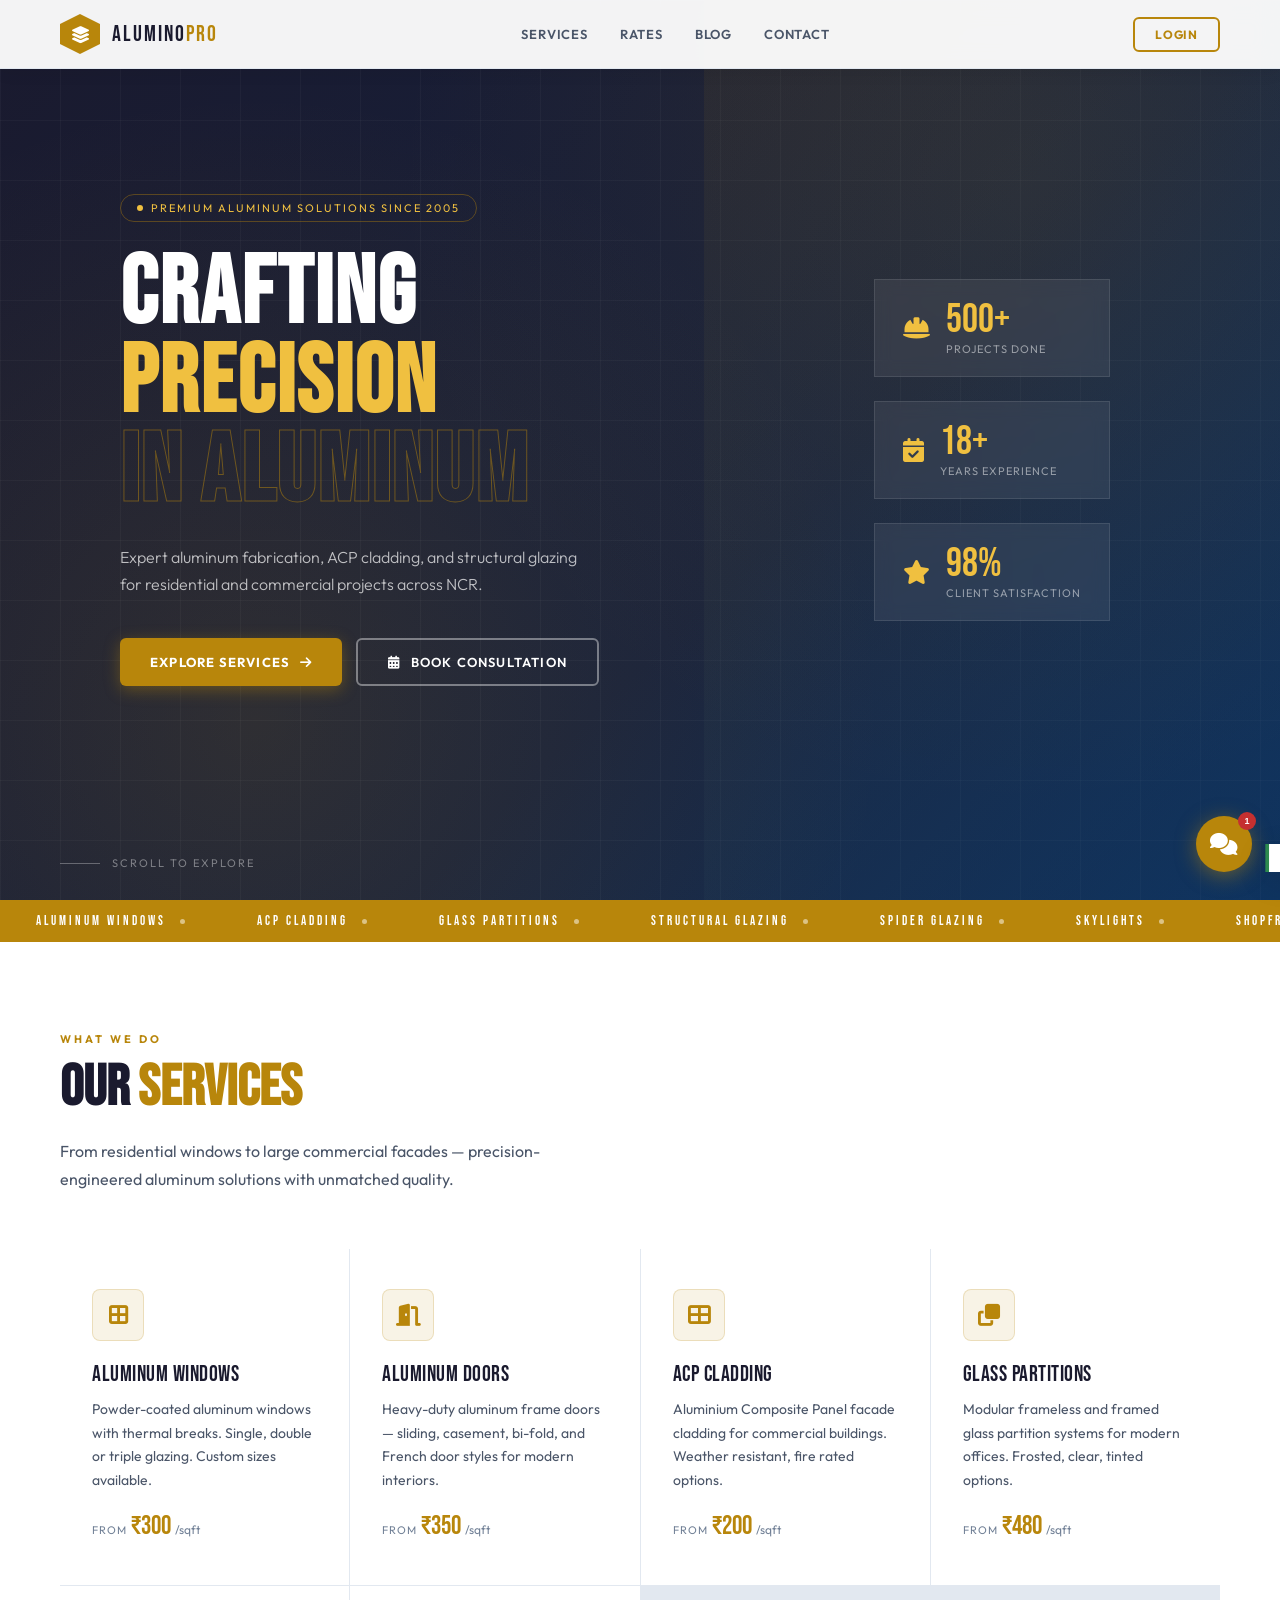
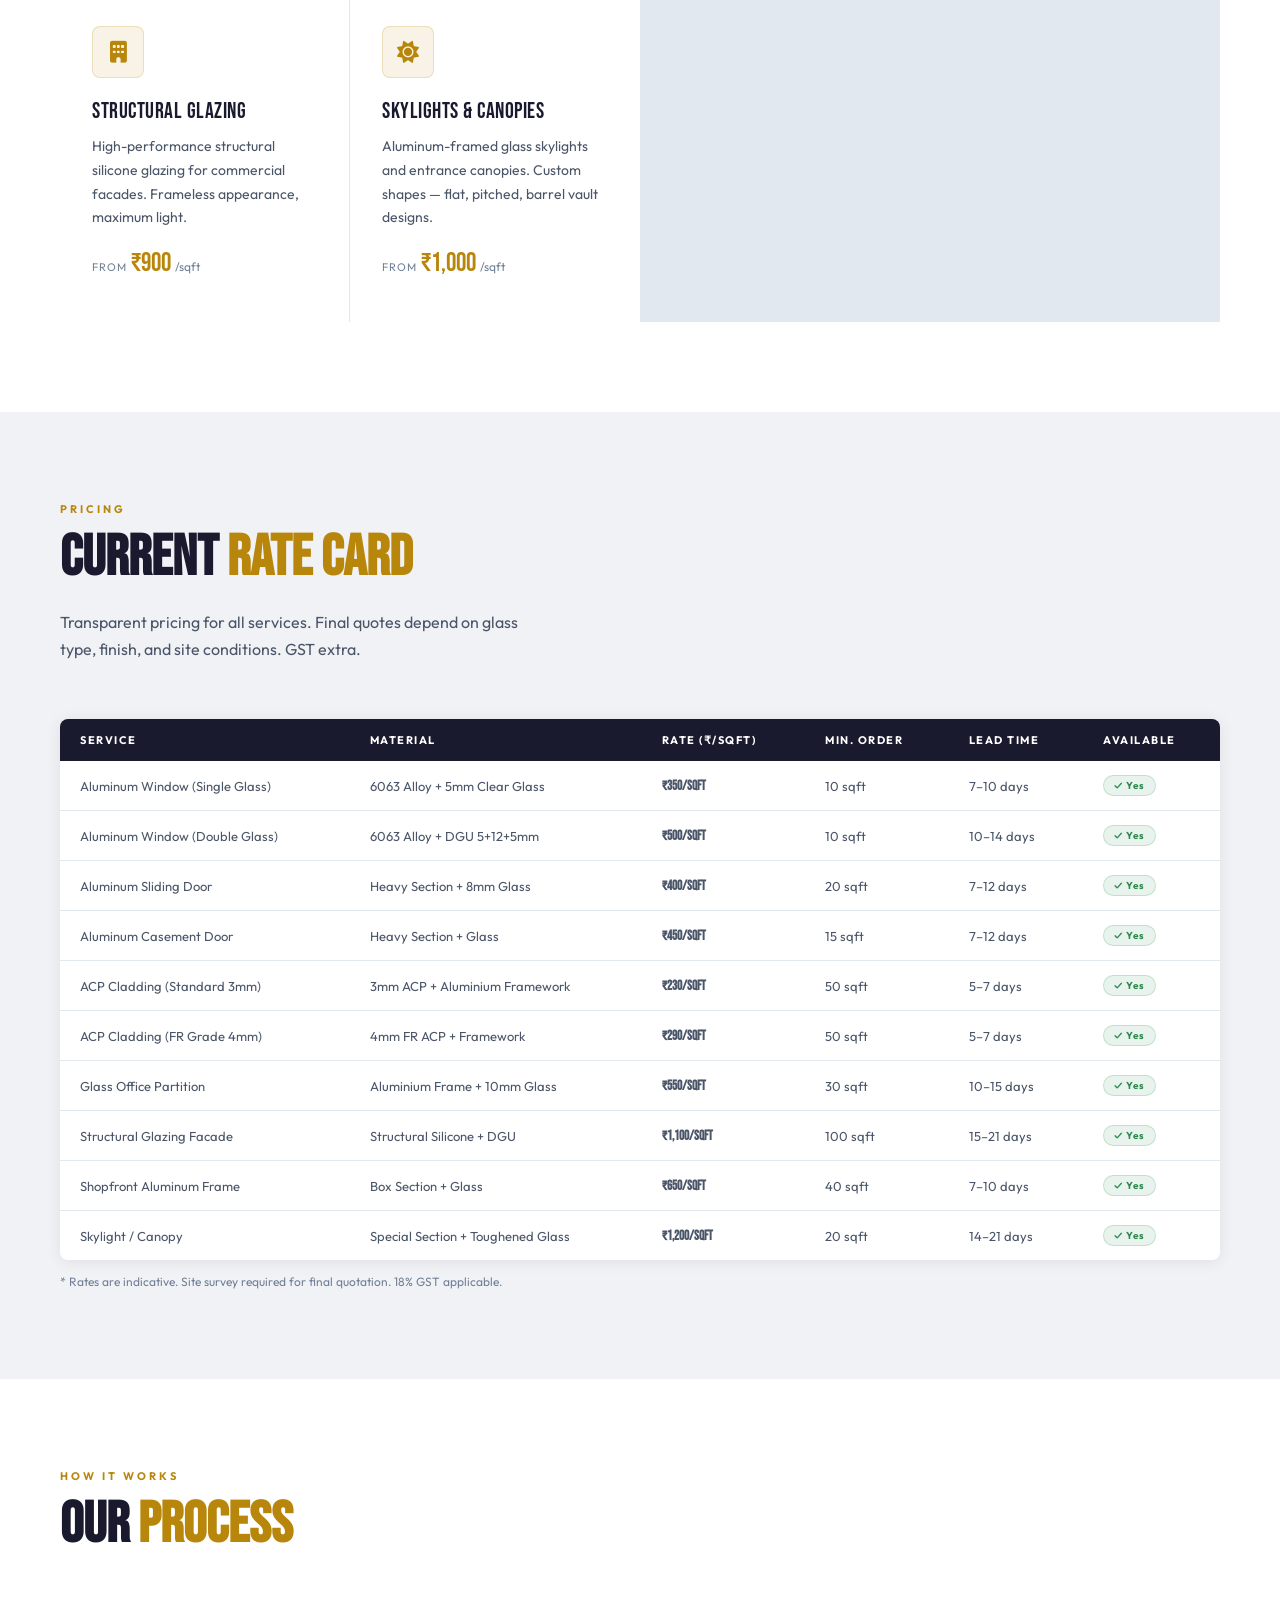
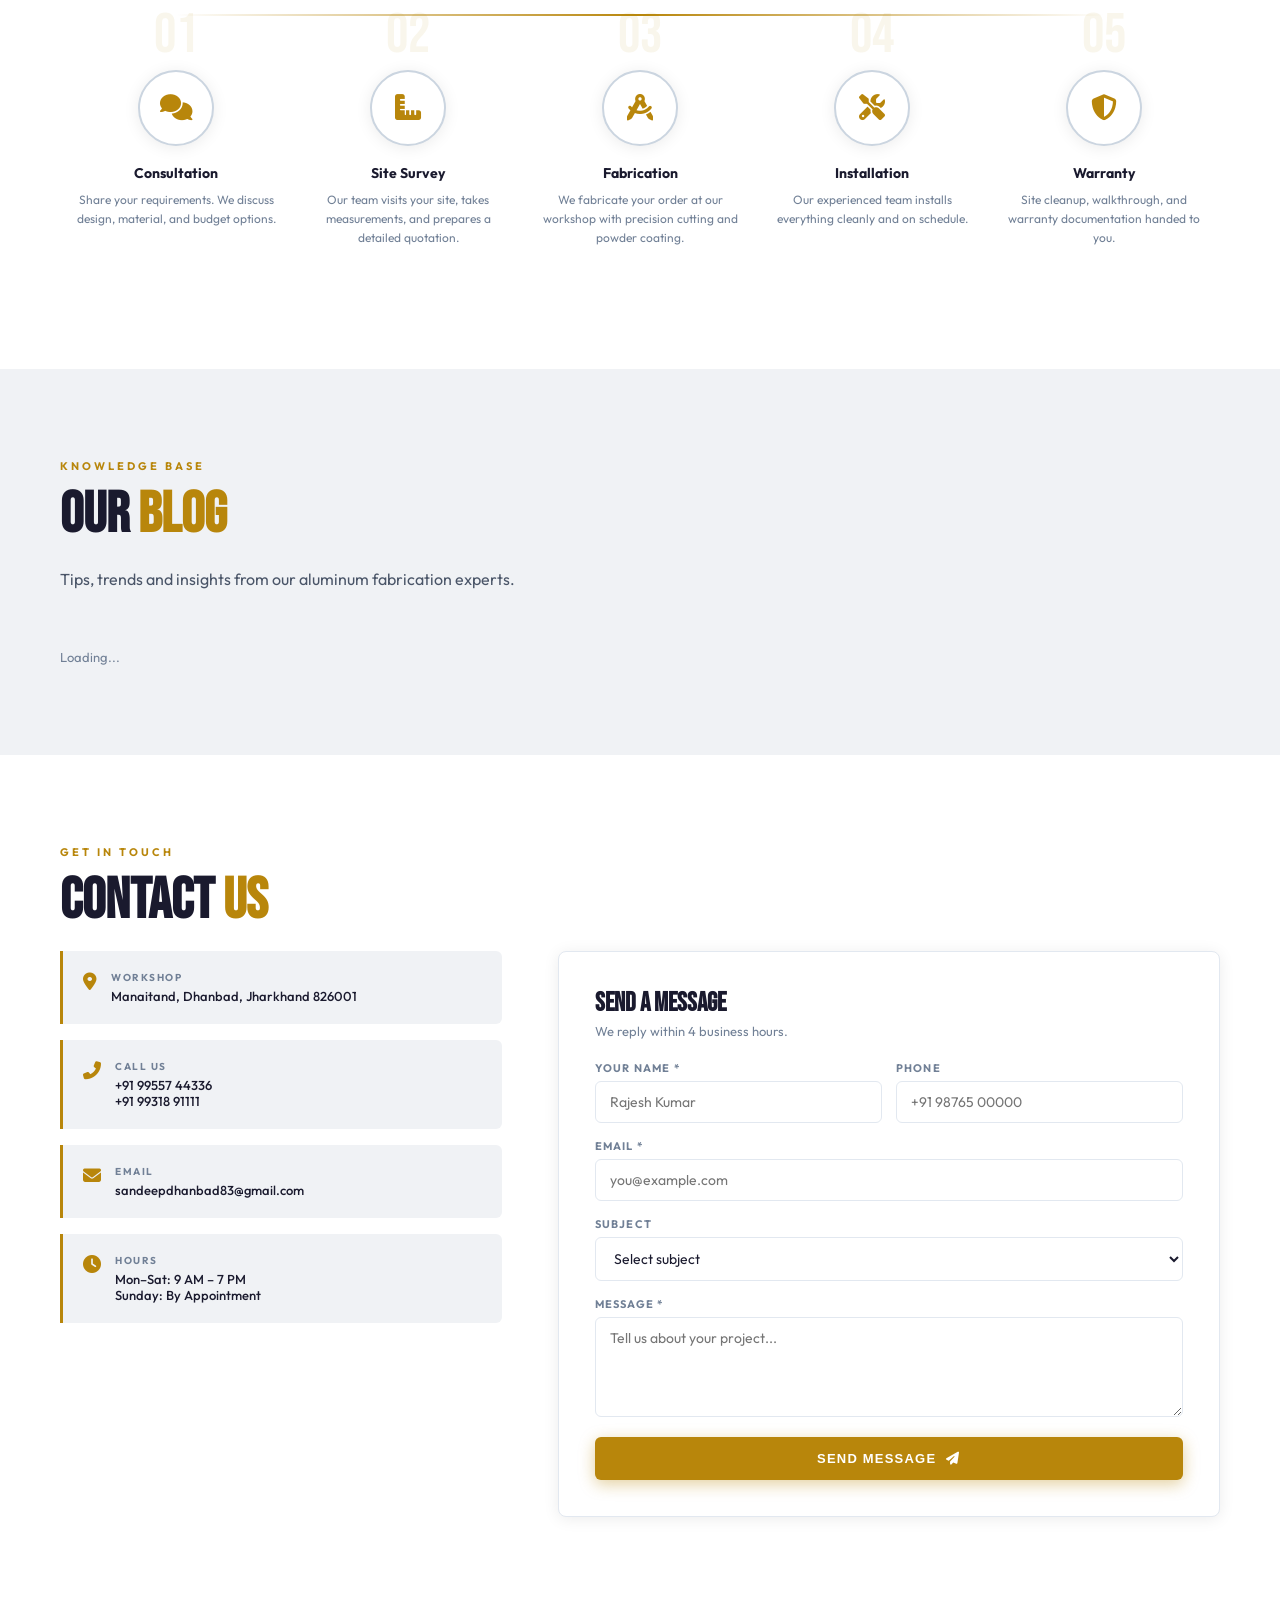
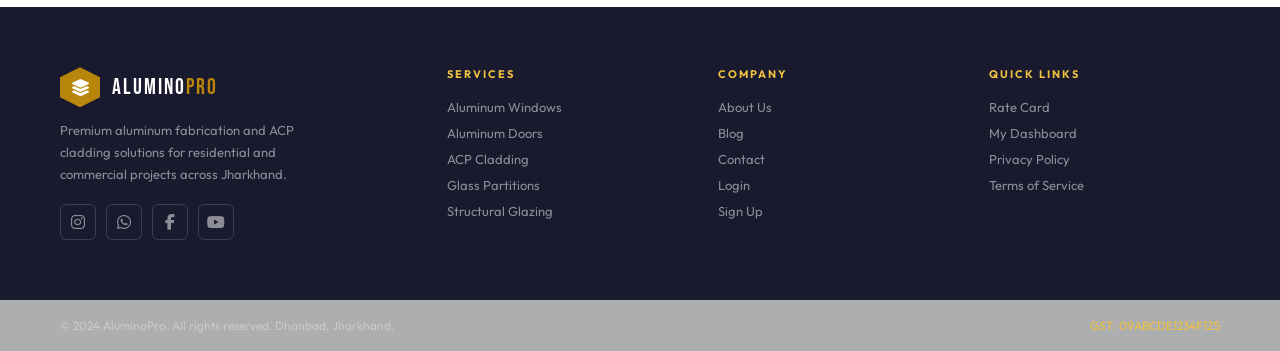
==== commit 9020d218: "fixing erroe in app.py and the index.html" ====
--- a/templates/index.html
+++ b/templates/index.html
@@ -3,7 +3,7 @@
 <head>
 <meta charset="UTF-8">
 <meta name="viewport" content="width=device-width, initial-scale=1.0">
-<title>Sharma ACP — Premium Aluminum & ACP Solutions</title>
+<title>AluminoPro — Premium Aluminum & ACP Solutions</title>
 <link href="https://fonts.googleapis.com/css2?family=Bebas+Neue&family=Outfit:wght@300;400;500;600;700&display=swap" rel="stylesheet">
 <link rel="stylesheet" href="https://cdnjs.cloudflare.com/ajax/libs/font-awesome/6.5.0/css/all.min.css">
 <style>
@@ -231,7 +231,7 @@
 <nav id="navbar">
   <a href="/" class="nav-logo">
     <div class="nav-logo-icon"><i class="fas fa-layer-group"></i></div>
-    <span class="nav-logo-text">Sharma <span>ACP</span></span>
+    <span class="nav-logo-text">Alumino<span>Pro</span></span>
   </a>
   <div class="nav-links">
     <a href="#services">Services</a>
@@ -397,7 +397,7 @@
 <!-- FOOTER -->
 <footer>
   <div class="footer-brand">
-    <a href="/" class="nav-logo"><div class="nav-logo-icon"><i class="fas fa-layer-group"></i></div><span class="nav-logo-text">Sharma <span>ACP</span></span></a>
+    <a href="/" class="nav-logo"><div class="nav-logo-icon"><i class="fas fa-layer-group"></i></div><span class="nav-logo-text">Alumino<span>Pro</span></span></a>
     <p>Premium aluminum fabrication and ACP cladding solutions for residential and commercial projects across Jharkhand.</p>
     <div class="footer-social">
       <a href="https://www.instagram.com/sharma_acp_work" target="_blank" class="social-btn"><i class="fab fa-instagram"></i></a>
@@ -410,7 +410,7 @@
   <div class="footer-col"><h4>Company</h4><a href="#">About Us</a><a href="#blog">Blog</a><a href="#contact">Contact</a><a href="/login">Login</a><a href="/login">Sign Up</a></div>
   <div class="footer-col"><h4>Quick Links</h4><a href="#rates">Rate Card</a><a href="/dashboard">My Dashboard</a><a href="#">Privacy Policy</a><a href="#">Terms of Service</a></div>
 </footer>
-<div class="footer-bottom"><p>© 2024 Sharma ACP. All rights reserved. Dhanbad, Jharkhand.</p><p style="color:var(--gold-light);font-size:12px;">GST: 09ABCDE1234F1Z5</p></div>
+<div class="footer-bottom"><p>© 2024 AluminoPro. All rights reserved. Dhanbad, Jharkhand.</p><p style="color:var(--gold-light);font-size:12px;">GST: 09ABCDE1234F1Z5</p></div>
 
 <!-- TOAST -->
 <div class="toast" id="toast"></div>
@@ -424,11 +424,11 @@
 <div class="chatbot" id="chatbot">
   <div class="chat-header">
     <div class="chat-avatar"><i class="fas fa-robot"></i></div>
-    <div><div class="chat-title">Sharma ACP Assistant</div><div class="chat-subtitle">Ask about rates, products & more</div></div>
+    <div><div class="chat-title">AluminoPro Assistant</div><div class="chat-subtitle">Ask about rates, products & more</div></div>
     <button class="chat-close" onclick="toggleChat()"><i class="fas fa-times"></i></button>
   </div>
   <div class="chat-messages" id="chatMessages">
-    <div class="chat-msg bot">👋 Hi! I'm your Sharma ACP assistant. I can help you with:<br><br>• Product information<br>• Price estimates<br>• Lead times<br>• How to place an order<br><br>What would you like to know?</div>
+    <div class="chat-msg bot">👋 Hi! I'm your AluminoPro assistant. I can help you with:<br><br>• Product information<br>• Price estimates<br>• Lead times<br>• How to place an order<br><br>What would you like to know?</div>
   </div>
   <div class="chat-quick" id="quickReplies">
     <button class="quick-btn" onclick="sendQuick('Window rates')">Window rates</button>
@@ -564,7 +564,7 @@
   if(m.includes('warranty') || m.includes('guarantee'))
     return `🛡️ We provide warranty on all our installations:<br>• Aluminum frames: 5 years structural warranty<br>• Powder coating: 3 years finish warranty<br>• Glass: 1 year installation warranty<br><br>Warranty cards provided on completion.`;
   if(m.includes('hello')||m.includes('hi')||m.includes('hey'))
-    return `👋 Hello! Welcome to Sharma ACP. I can help you with rates, product info, ordering process, and more. What would you like to know?`;
+    return `👋 Hello! Welcome to AluminoPro. I can help you with rates, product info, ordering process, and more. What would you like to know?`;
   // Calculate price if sqft mentioned
   const sqftMatch = m.match(/(\d+)\s*(?:sq\.?\s*ft|sqft)/i);
   if(sqftMatch) {
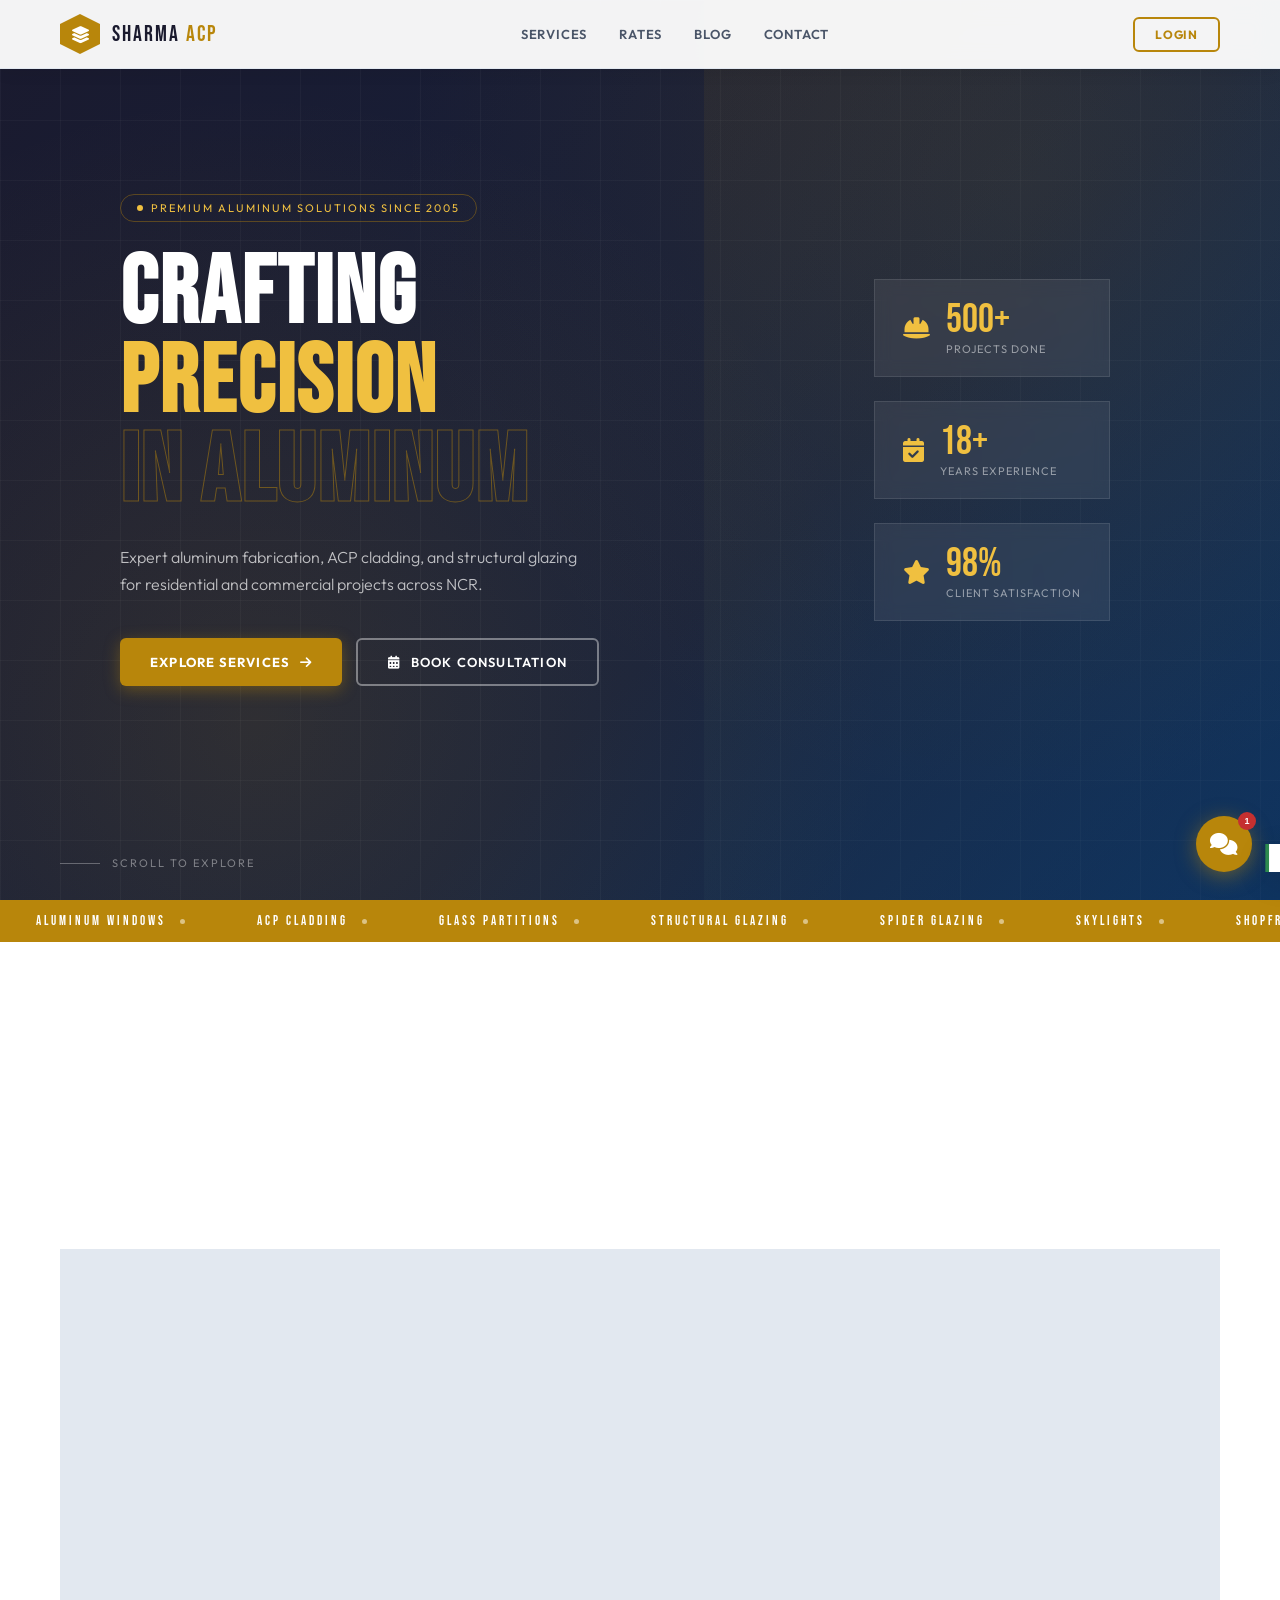
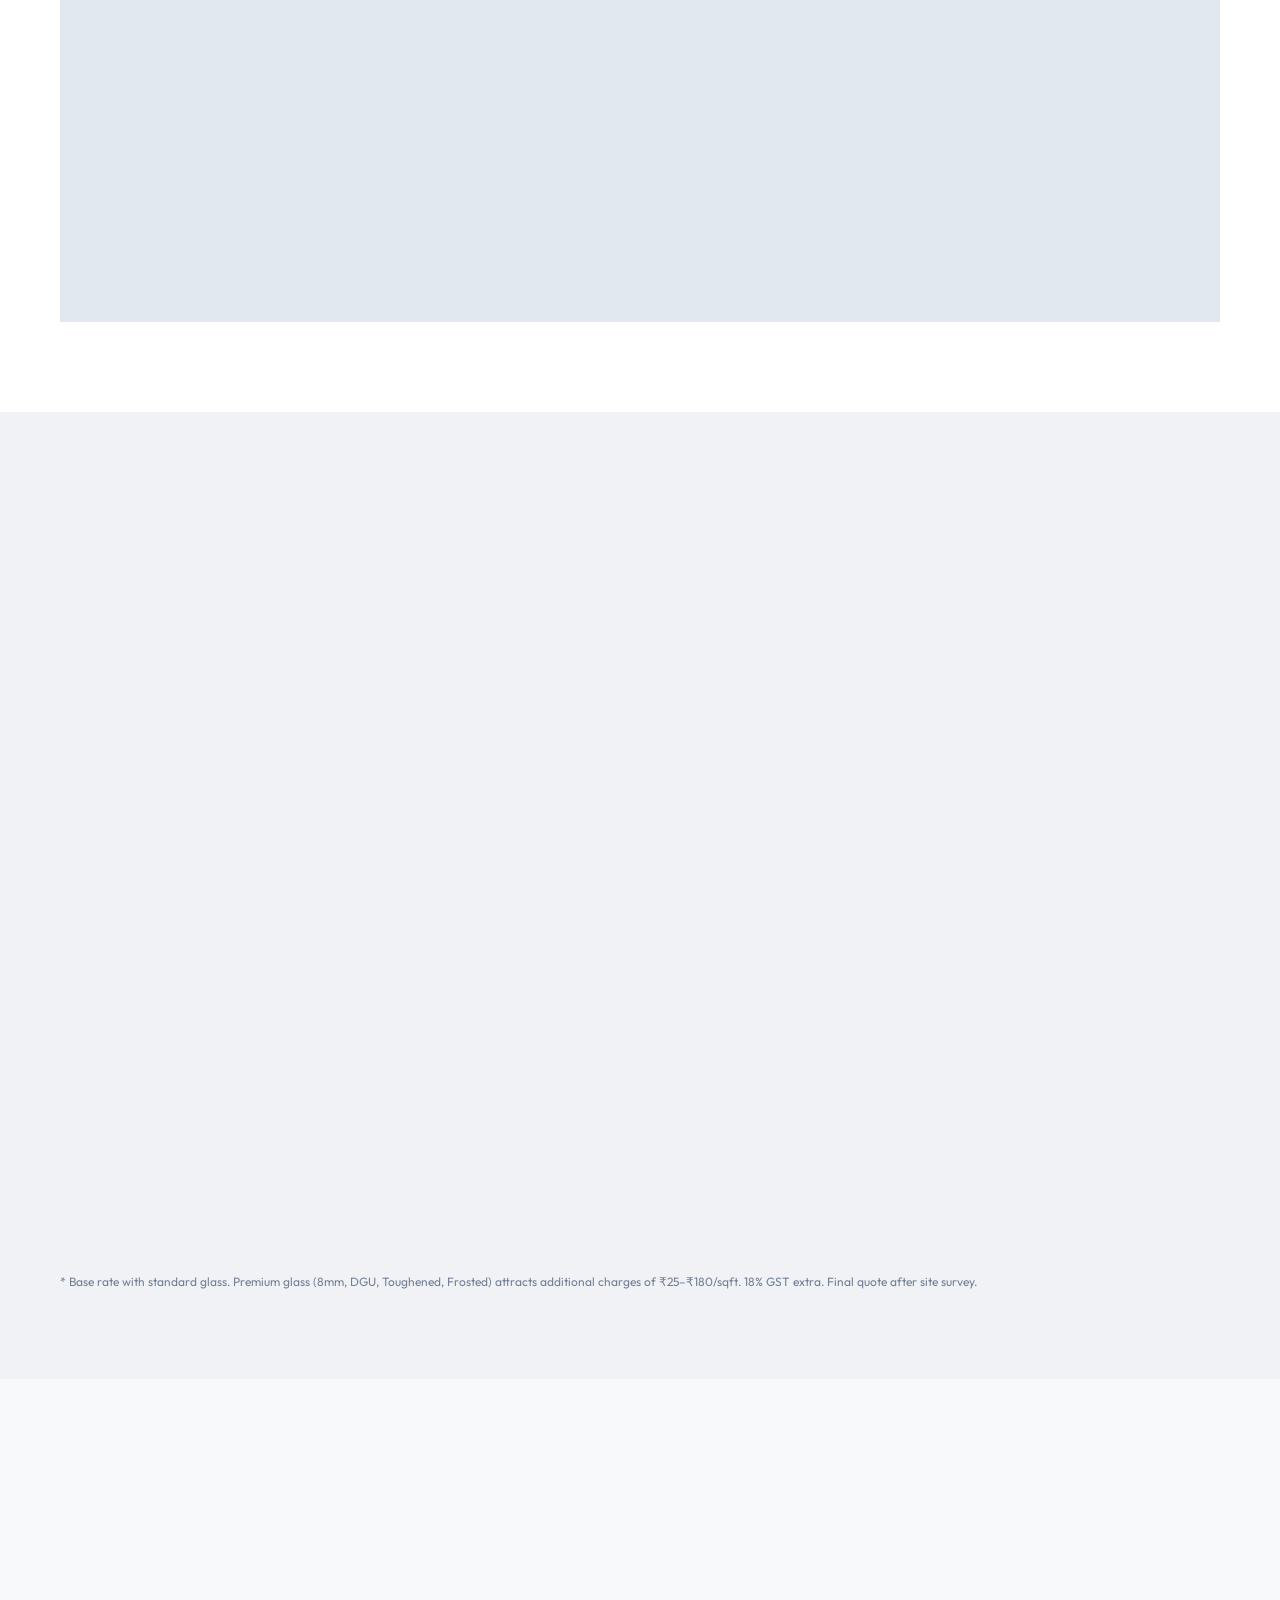
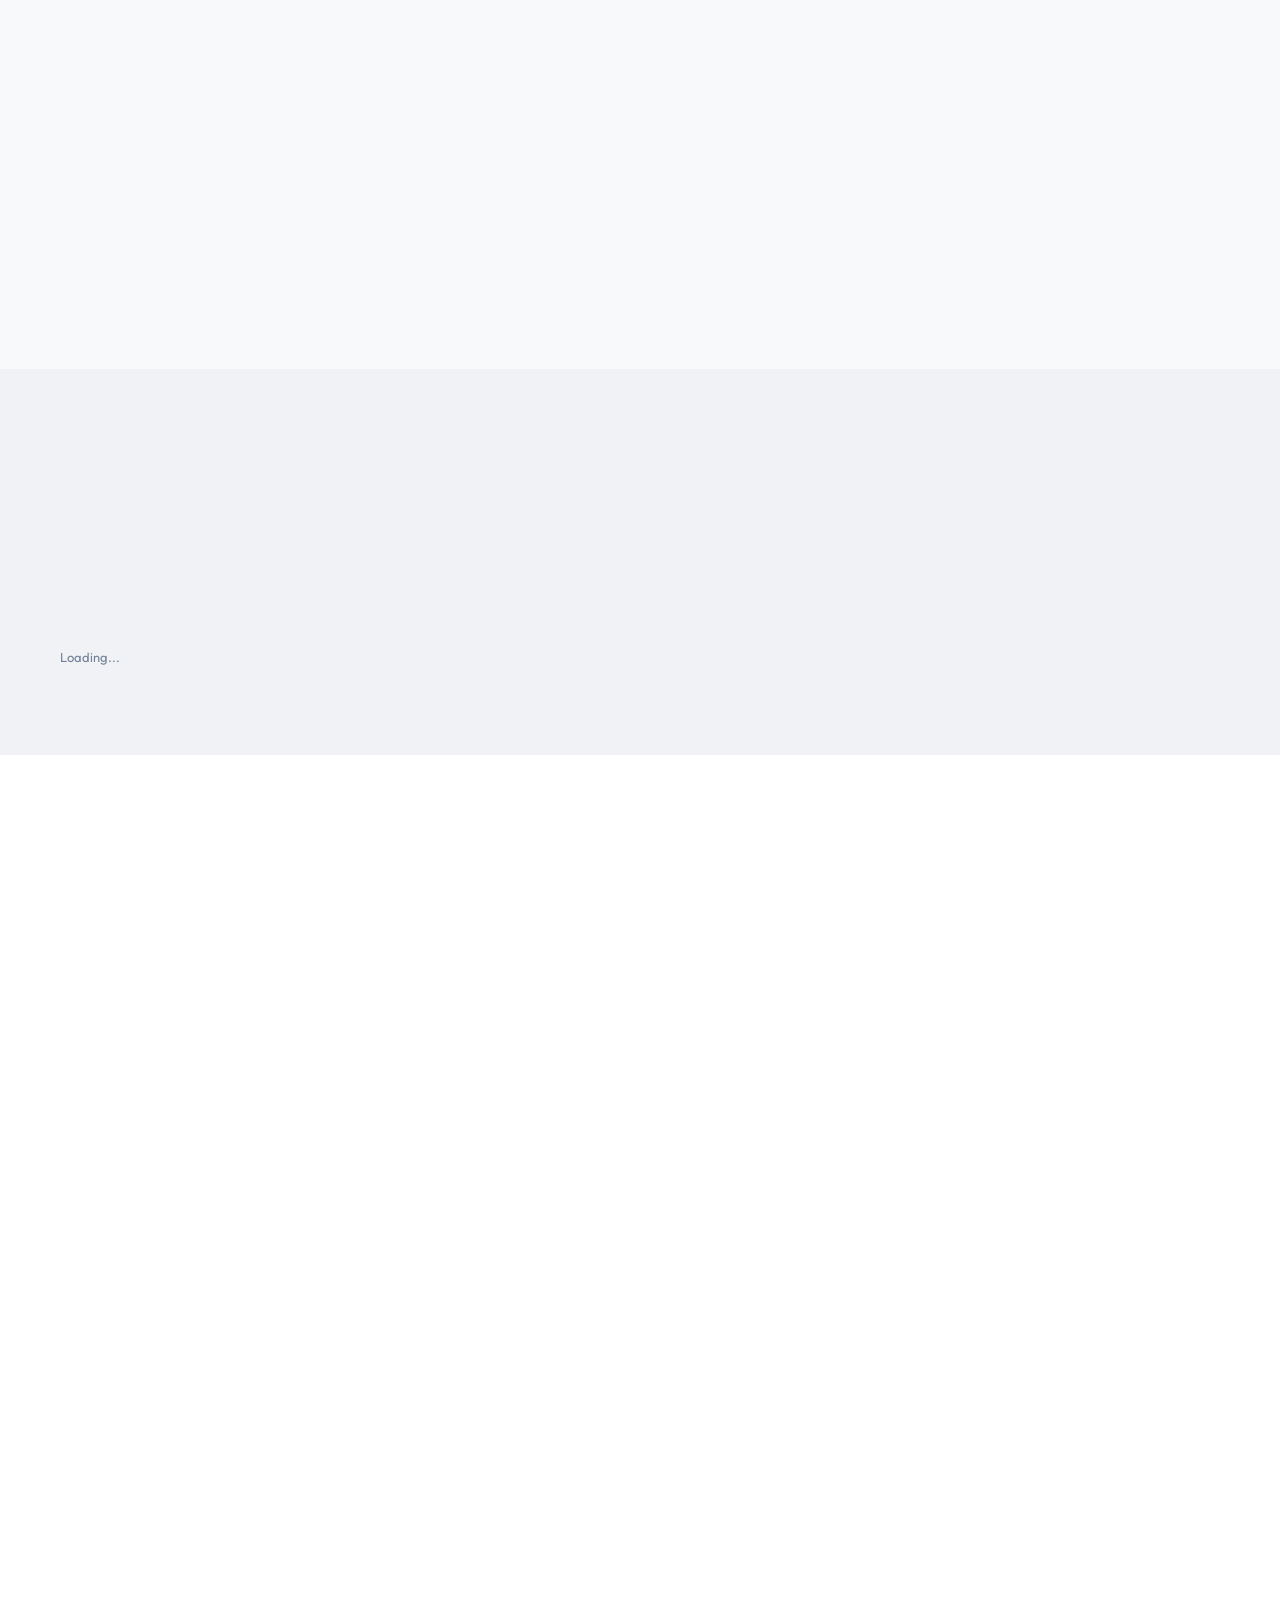
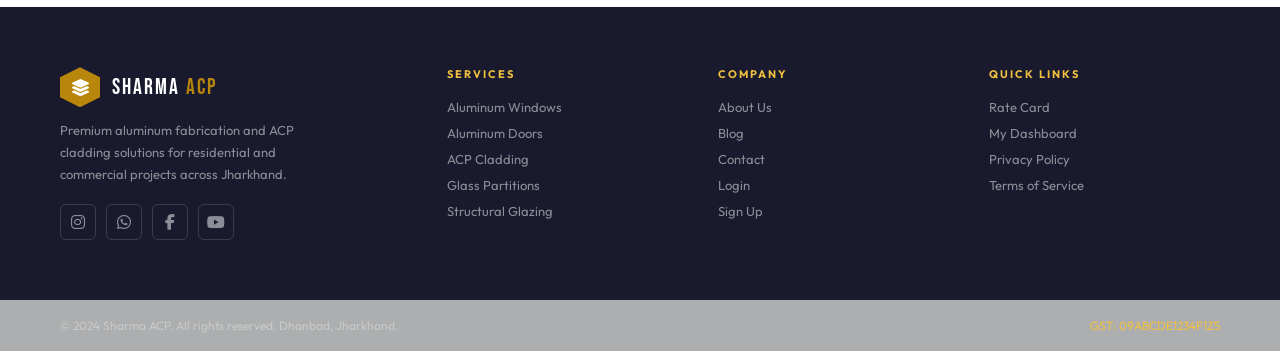
==== commit 1a105d11: "fixing the rate" ====
--- a/templates/index.html
+++ b/templates/index.html
@@ -3,7 +3,7 @@
 <head>
 <meta charset="UTF-8">
 <meta name="viewport" content="width=device-width, initial-scale=1.0">
-<title>AluminoPro — Premium Aluminum & ACP Solutions</title>
+<title>Sharma ACP — Premium Aluminum & ACP Solutions</title>
 <link href="https://fonts.googleapis.com/css2?family=Bebas+Neue&family=Outfit:wght@300;400;500;600;700&display=swap" rel="stylesheet">
 <link rel="stylesheet" href="https://cdnjs.cloudflare.com/ajax/libs/font-awesome/6.5.0/css/all.min.css">
 <style>
@@ -231,7 +231,7 @@
 <nav id="navbar">
   <a href="/" class="nav-logo">
     <div class="nav-logo-icon"><i class="fas fa-layer-group"></i></div>
-    <span class="nav-logo-text">Alumino<span>Pro</span></span>
+    <span class="nav-logo-text">Sharma <span>ACP</span></span>
   </a>
   <div class="nav-links">
     <a href="#services">Services</a>
@@ -327,20 +327,20 @@
     <table class="rates-table">
       <thead><tr><th>Service</th><th>Material</th><th>Rate (₹/sqft)</th><th>Min. Order</th><th>Lead Time</th><th>Available</th></tr></thead>
       <tbody id="ratesTableBody">
-        <tr><td>Aluminum Window (Single Glass)</td><td>6063 Alloy + 5mm Clear Glass</td><td class="rate-price">₹350/sqft</td><td>10 sqft</td><td>7–10 days</td><td><span class="badge-avail">✓ Yes</span></td></tr>
-        <tr><td>Aluminum Window (Double Glass)</td><td>6063 Alloy + DGU 5+12+5mm</td><td class="rate-price">₹500/sqft</td><td>10 sqft</td><td>10–14 days</td><td><span class="badge-avail">✓ Yes</span></td></tr>
-        <tr><td>Aluminum Sliding Door</td><td>Heavy Section + 8mm Glass</td><td class="rate-price">₹400/sqft</td><td>20 sqft</td><td>7–12 days</td><td><span class="badge-avail">✓ Yes</span></td></tr>
-        <tr><td>Aluminum Casement Door</td><td>Heavy Section + Glass</td><td class="rate-price">₹450/sqft</td><td>15 sqft</td><td>7–12 days</td><td><span class="badge-avail">✓ Yes</span></td></tr>
-        <tr><td>ACP Cladding (Standard 3mm)</td><td>3mm ACP + Aluminium Framework</td><td class="rate-price">₹230/sqft</td><td>50 sqft</td><td>5–7 days</td><td><span class="badge-avail">✓ Yes</span></td></tr>
-        <tr><td>ACP Cladding (FR Grade 4mm)</td><td>4mm FR ACP + Framework</td><td class="rate-price">₹290/sqft</td><td>50 sqft</td><td>5–7 days</td><td><span class="badge-avail">✓ Yes</span></td></tr>
-        <tr><td>Glass Office Partition</td><td>Aluminium Frame + 10mm Glass</td><td class="rate-price">₹550/sqft</td><td>30 sqft</td><td>10–15 days</td><td><span class="badge-avail">✓ Yes</span></td></tr>
-        <tr><td>Structural Glazing Facade</td><td>Structural Silicone + DGU</td><td class="rate-price">₹1,100/sqft</td><td>100 sqft</td><td>15–21 days</td><td><span class="badge-avail">✓ Yes</span></td></tr>
-        <tr><td>Shopfront Aluminum Frame</td><td>Box Section + Glass</td><td class="rate-price">₹650/sqft</td><td>40 sqft</td><td>7–10 days</td><td><span class="badge-avail">✓ Yes</span></td></tr>
-        <tr><td>Skylight / Canopy</td><td>Special Section + Toughened Glass</td><td class="rate-price">₹1,200/sqft</td><td>20 sqft</td><td>14–21 days</td><td><span class="badge-avail">✓ Yes</span></td></tr>
+        <tr><td>Aluminum Windows (Single Glass)</td><td>6063 Alloy + 5mm Clear Float Glass</td><td class="rate-price">₹350/sqft*</td><td>10 sqft</td><td>7–10 days</td><td><span class="badge-avail">✓ Yes</span></td></tr>
+        <tr><td>Aluminum Windows (Double Glass)</td><td>6063 Alloy + DGU (5+12+5mm Air Gap)</td><td class="rate-price">₹500/sqft*</td><td>10 sqft</td><td>10–14 days</td><td><span class="badge-avail">✓ Yes</span></td></tr>
+        <tr><td>Aluminum Sliding Door</td><td>Heavy Duty Section + 8mm Toughened Glass</td><td class="rate-price">₹400/sqft*</td><td>20 sqft</td><td>7–12 days</td><td><span class="badge-avail">✓ Yes</span></td></tr>
+        <tr><td>Aluminum Casement Door</td><td>Heavy Section + 6mm Toughened Glass</td><td class="rate-price">₹450/sqft*</td><td>15 sqft</td><td>7–12 days</td><td><span class="badge-avail">✓ Yes</span></td></tr>
+        <tr><td>ACP Cladding (Standard 3mm)</td><td>3mm ACP Panel + GI Framework + Sealant</td><td class="rate-price">₹230/sqft</td><td>50 sqft</td><td>5–7 days</td><td><span class="badge-avail">✓ Yes</span></td></tr>
+        <tr><td>ACP Cladding (FR Grade 4mm)</td><td>4mm FR-rated ACP + GI Framework</td><td class="rate-price">₹290/sqft</td><td>50 sqft</td><td>5–7 days</td><td><span class="badge-avail">✓ Yes</span></td></tr>
+        <tr><td>Glass Office Partition</td><td>Aluminium Frame + 10mm Toughened Glass</td><td class="rate-price">₹550/sqft*</td><td>30 sqft</td><td>10–15 days</td><td><span class="badge-avail">✓ Yes</span></td></tr>
+        <tr><td>Structural Glazing Facade</td><td>Structural Silicone + DGU Glass</td><td class="rate-price">₹1,100/sqft*</td><td>100 sqft</td><td>15–21 days</td><td><span class="badge-avail">✓ Yes</span></td></tr>
+        <tr><td>Shopfront Aluminum Frame</td><td>Box Section + 8mm Toughened Glass</td><td class="rate-price">₹650/sqft*</td><td>40 sqft</td><td>7–10 days</td><td><span class="badge-avail">✓ Yes</span></td></tr>
+        <tr><td>Skylight / Canopy</td><td>Special Aluminium Section + Toughened Glass</td><td class="rate-price">₹1,200/sqft*</td><td>20 sqft</td><td>14–21 days</td><td><span class="badge-avail">✓ Yes</span></td></tr>
       </tbody>
     </table>
   </div>
-  <p style="margin-top:14px;font-size:12px;color:var(--text3);">* Rates are indicative. Site survey required for final quotation. 18% GST applicable.</p>
+  <p style="margin-top:14px;font-size:12px;color:var(--text3);">* Base rate with standard glass. Premium glass (8mm, DGU, Toughened, Frosted) attracts additional charges of ₹25–₹180/sqft. 18% GST extra. Final quote after site survey.</p>
 </section>
 
 <!-- PROCESS -->
@@ -397,7 +397,7 @@
 <!-- FOOTER -->
 <footer>
   <div class="footer-brand">
-    <a href="/" class="nav-logo"><div class="nav-logo-icon"><i class="fas fa-layer-group"></i></div><span class="nav-logo-text">Alumino<span>Pro</span></span></a>
+    <a href="/" class="nav-logo"><div class="nav-logo-icon"><i class="fas fa-layer-group"></i></div><span class="nav-logo-text">Sharma <span>ACP</span></span></a>
     <p>Premium aluminum fabrication and ACP cladding solutions for residential and commercial projects across Jharkhand.</p>
     <div class="footer-social">
       <a href="https://www.instagram.com/sharma_acp_work" target="_blank" class="social-btn"><i class="fab fa-instagram"></i></a>
@@ -410,7 +410,7 @@
   <div class="footer-col"><h4>Company</h4><a href="#">About Us</a><a href="#blog">Blog</a><a href="#contact">Contact</a><a href="/login">Login</a><a href="/login">Sign Up</a></div>
   <div class="footer-col"><h4>Quick Links</h4><a href="#rates">Rate Card</a><a href="/dashboard">My Dashboard</a><a href="#">Privacy Policy</a><a href="#">Terms of Service</a></div>
 </footer>
-<div class="footer-bottom"><p>© 2024 AluminoPro. All rights reserved. Dhanbad, Jharkhand.</p><p style="color:var(--gold-light);font-size:12px;">GST: 09ABCDE1234F1Z5</p></div>
+<div class="footer-bottom"><p>© 2024 Sharma ACP. All rights reserved. Dhanbad, Jharkhand.</p><p style="color:var(--gold-light);font-size:12px;">GST: 09ABCDE1234F1Z5</p></div>
 
 <!-- TOAST -->
 <div class="toast" id="toast"></div>
@@ -424,11 +424,11 @@
 <div class="chatbot" id="chatbot">
   <div class="chat-header">
     <div class="chat-avatar"><i class="fas fa-robot"></i></div>
-    <div><div class="chat-title">AluminoPro Assistant</div><div class="chat-subtitle">Ask about rates, products & more</div></div>
+    <div><div class="chat-title">Sharma ACP Assistant</div><div class="chat-subtitle">Ask about rates, products & more</div></div>
     <button class="chat-close" onclick="toggleChat()"><i class="fas fa-times"></i></button>
   </div>
   <div class="chat-messages" id="chatMessages">
-    <div class="chat-msg bot">👋 Hi! I'm your AluminoPro assistant. I can help you with:<br><br>• Product information<br>• Price estimates<br>• Lead times<br>• How to place an order<br><br>What would you like to know?</div>
+    <div class="chat-msg bot">👋 Hi! I'm your Sharma ACP assistant. I can help you with:<br><br>• Product information<br>• Price estimates<br>• Lead times<br>• How to place an order<br><br>What would you like to know?</div>
   </div>
   <div class="chat-quick" id="quickReplies">
     <button class="quick-btn" onclick="sendQuick('Window rates')">Window rates</button>
@@ -479,11 +479,13 @@
     const data  = await res.json();
     const tbody = document.getElementById('ratesTableBody');
     if(!tbody || !data.rates || !data.rates.length) return;
+    const hasGlass = n => !n.includes('ACP');
+    const hasGlass = n => !n.includes('ACP');
     tbody.innerHTML = data.rates.map(r => `
       <tr>
         <td>${r.service_name}</td>
         <td>${r.material || '—'}</td>
-        <td class="rate-price">₹${Number(r.rate).toLocaleString('en-IN')}/sqft</td>
+        <td class="rate-price">₹${Number(r.rate).toLocaleString('en-IN')}/sqft${hasGlass(r.service_name)?'*':''}</td>
         <td>${r.min_order || '—'}</td>
         <td>${r.lead_time || '—'}</td>
         <td><span class="badge-avail">✓ Yes</span></td>
@@ -564,7 +566,7 @@
   if(m.includes('warranty') || m.includes('guarantee'))
     return `🛡️ We provide warranty on all our installations:<br>• Aluminum frames: 5 years structural warranty<br>• Powder coating: 3 years finish warranty<br>• Glass: 1 year installation warranty<br><br>Warranty cards provided on completion.`;
   if(m.includes('hello')||m.includes('hi')||m.includes('hey'))
-    return `👋 Hello! Welcome to AluminoPro. I can help you with rates, product info, ordering process, and more. What would you like to know?`;
+    return `👋 Hello! Welcome to Sharma ACP. I can help you with rates, product info, ordering process, and more. What would you like to know?`;
   // Calculate price if sqft mentioned
   const sqftMatch = m.match(/(\d+)\s*(?:sq\.?\s*ft|sqft)/i);
   if(sqftMatch) {
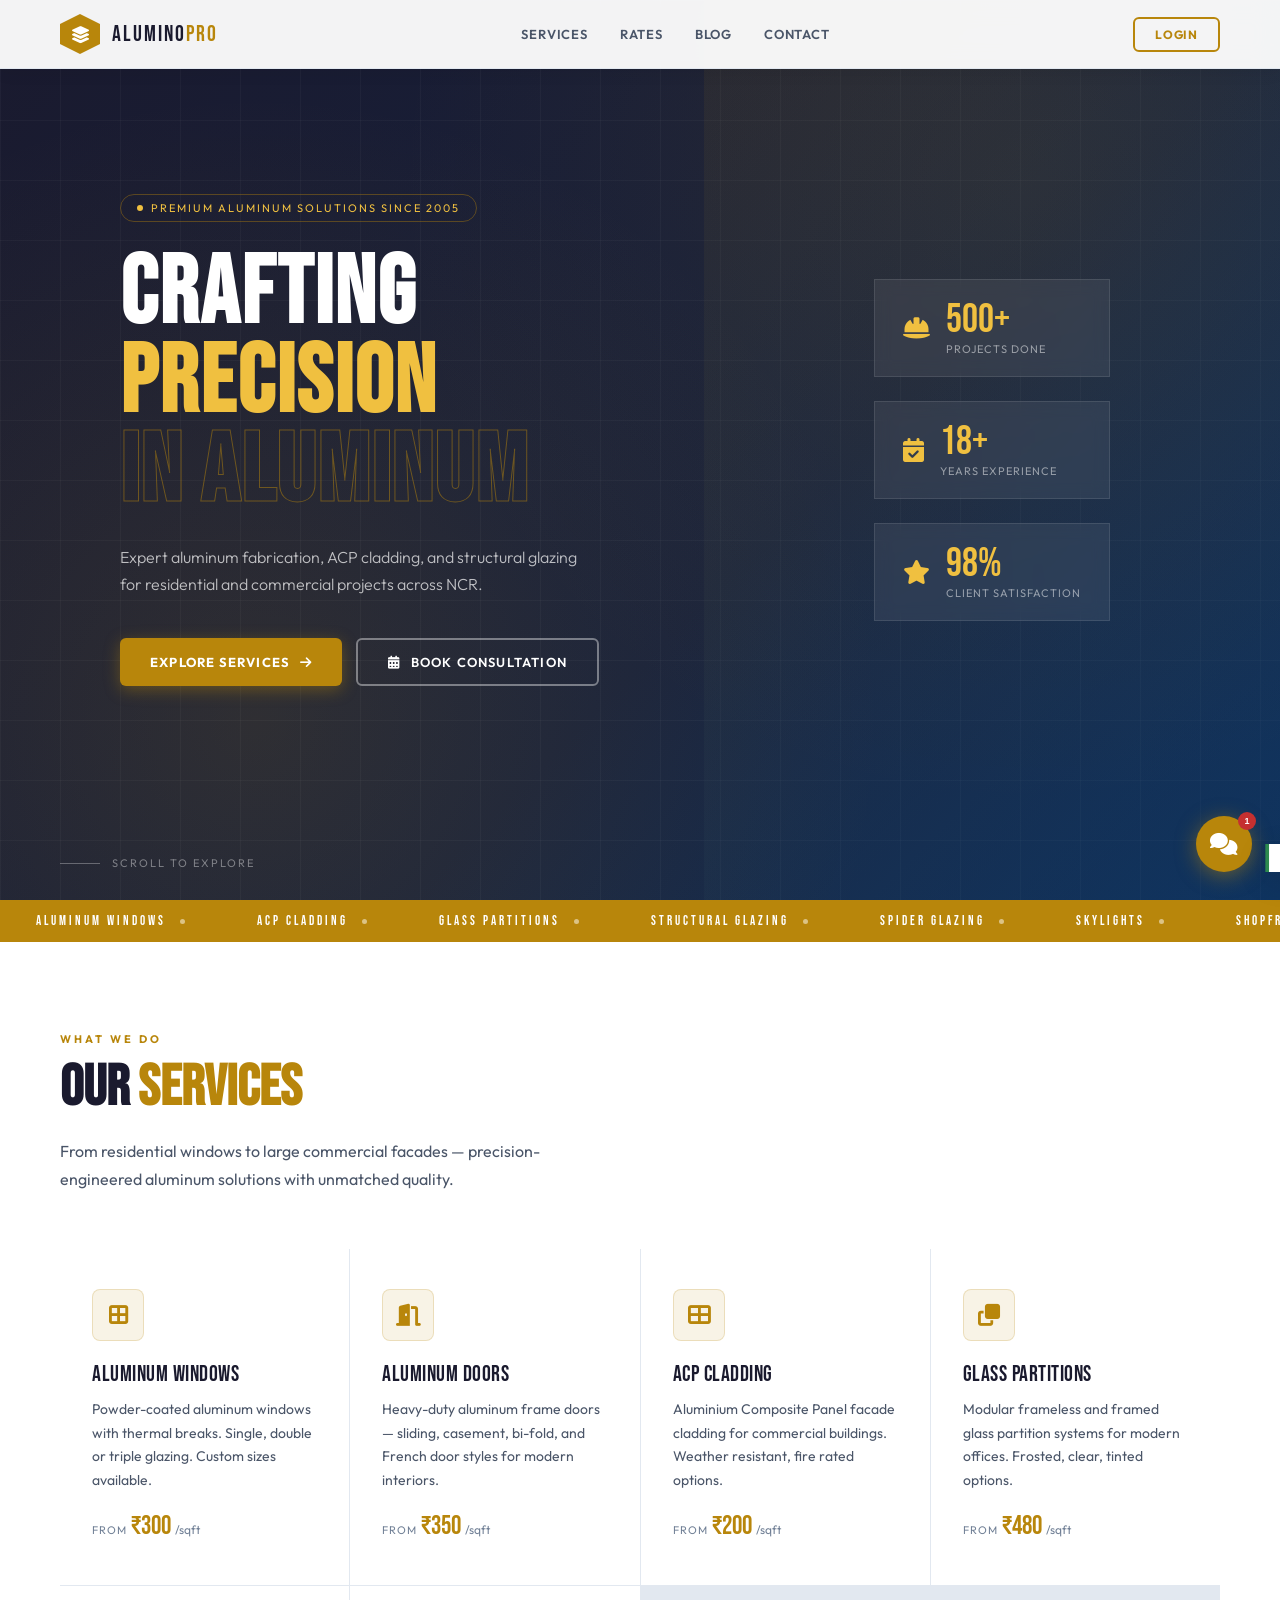
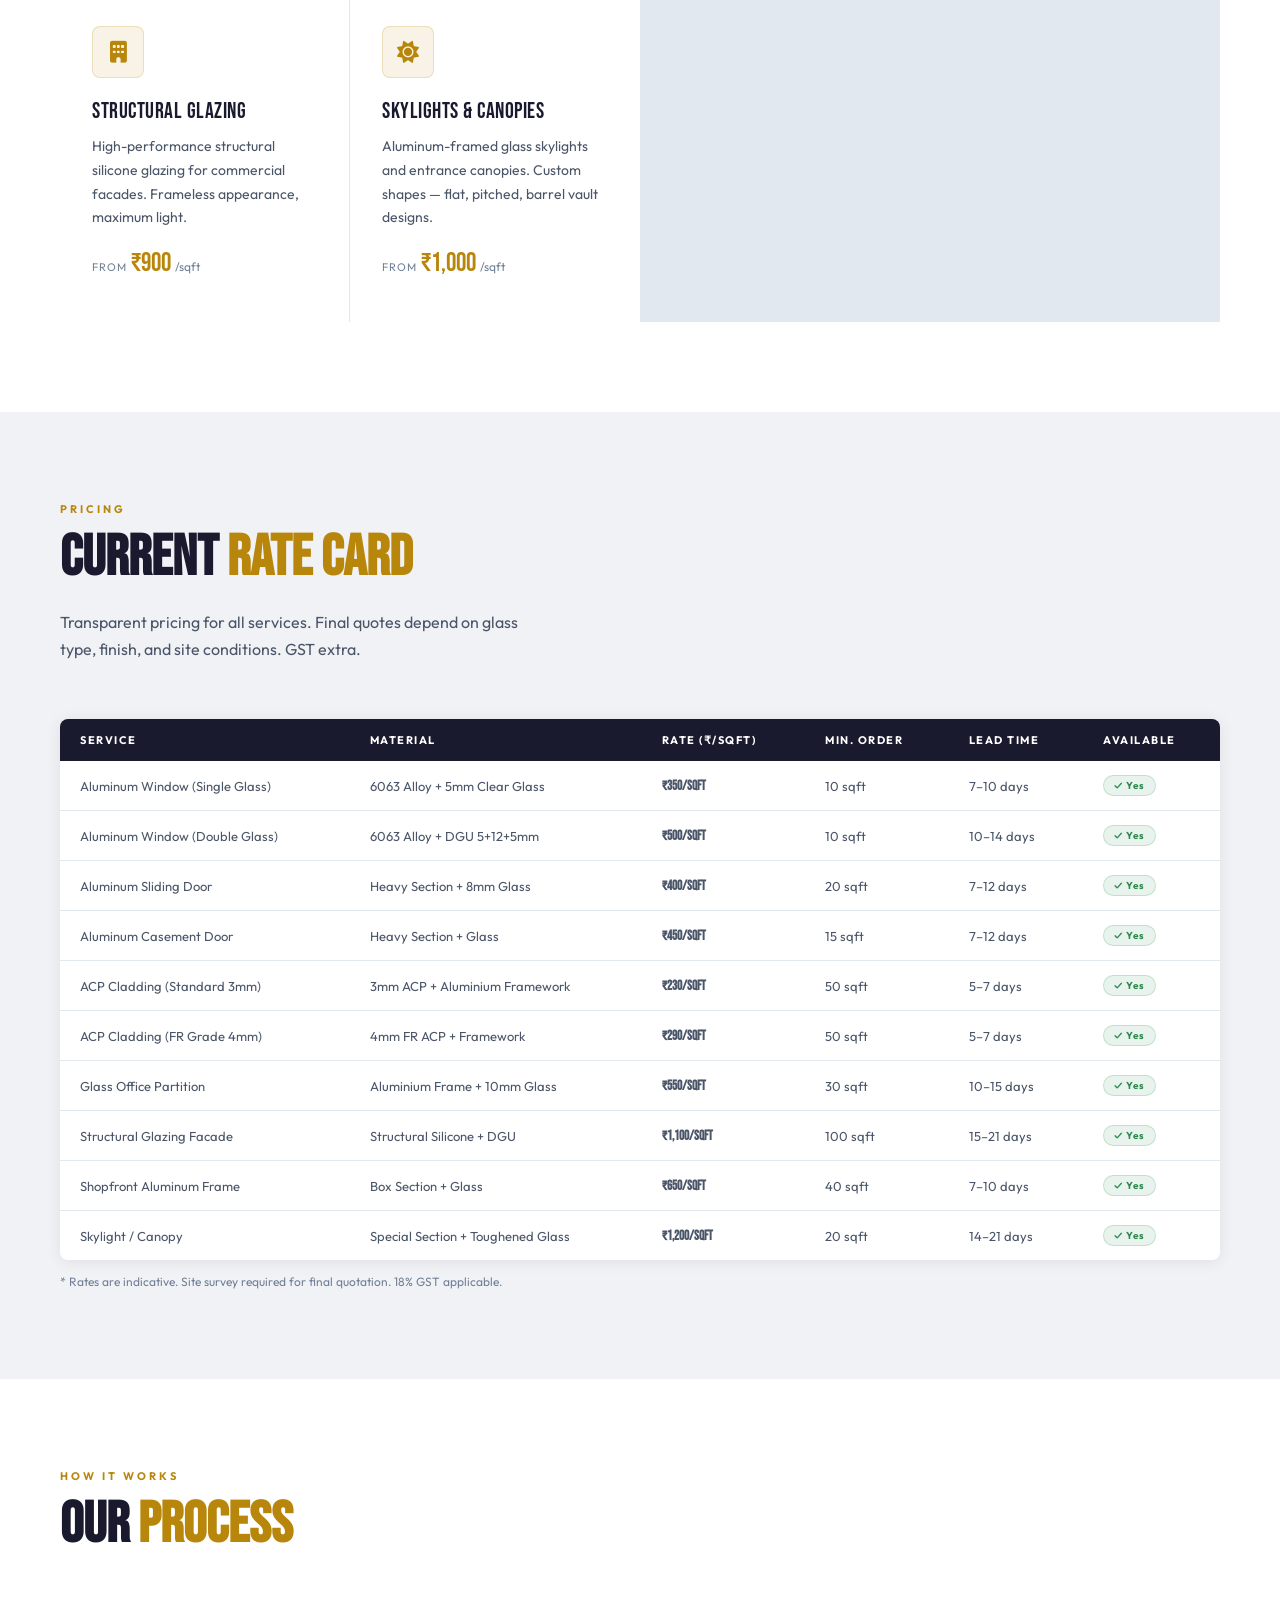
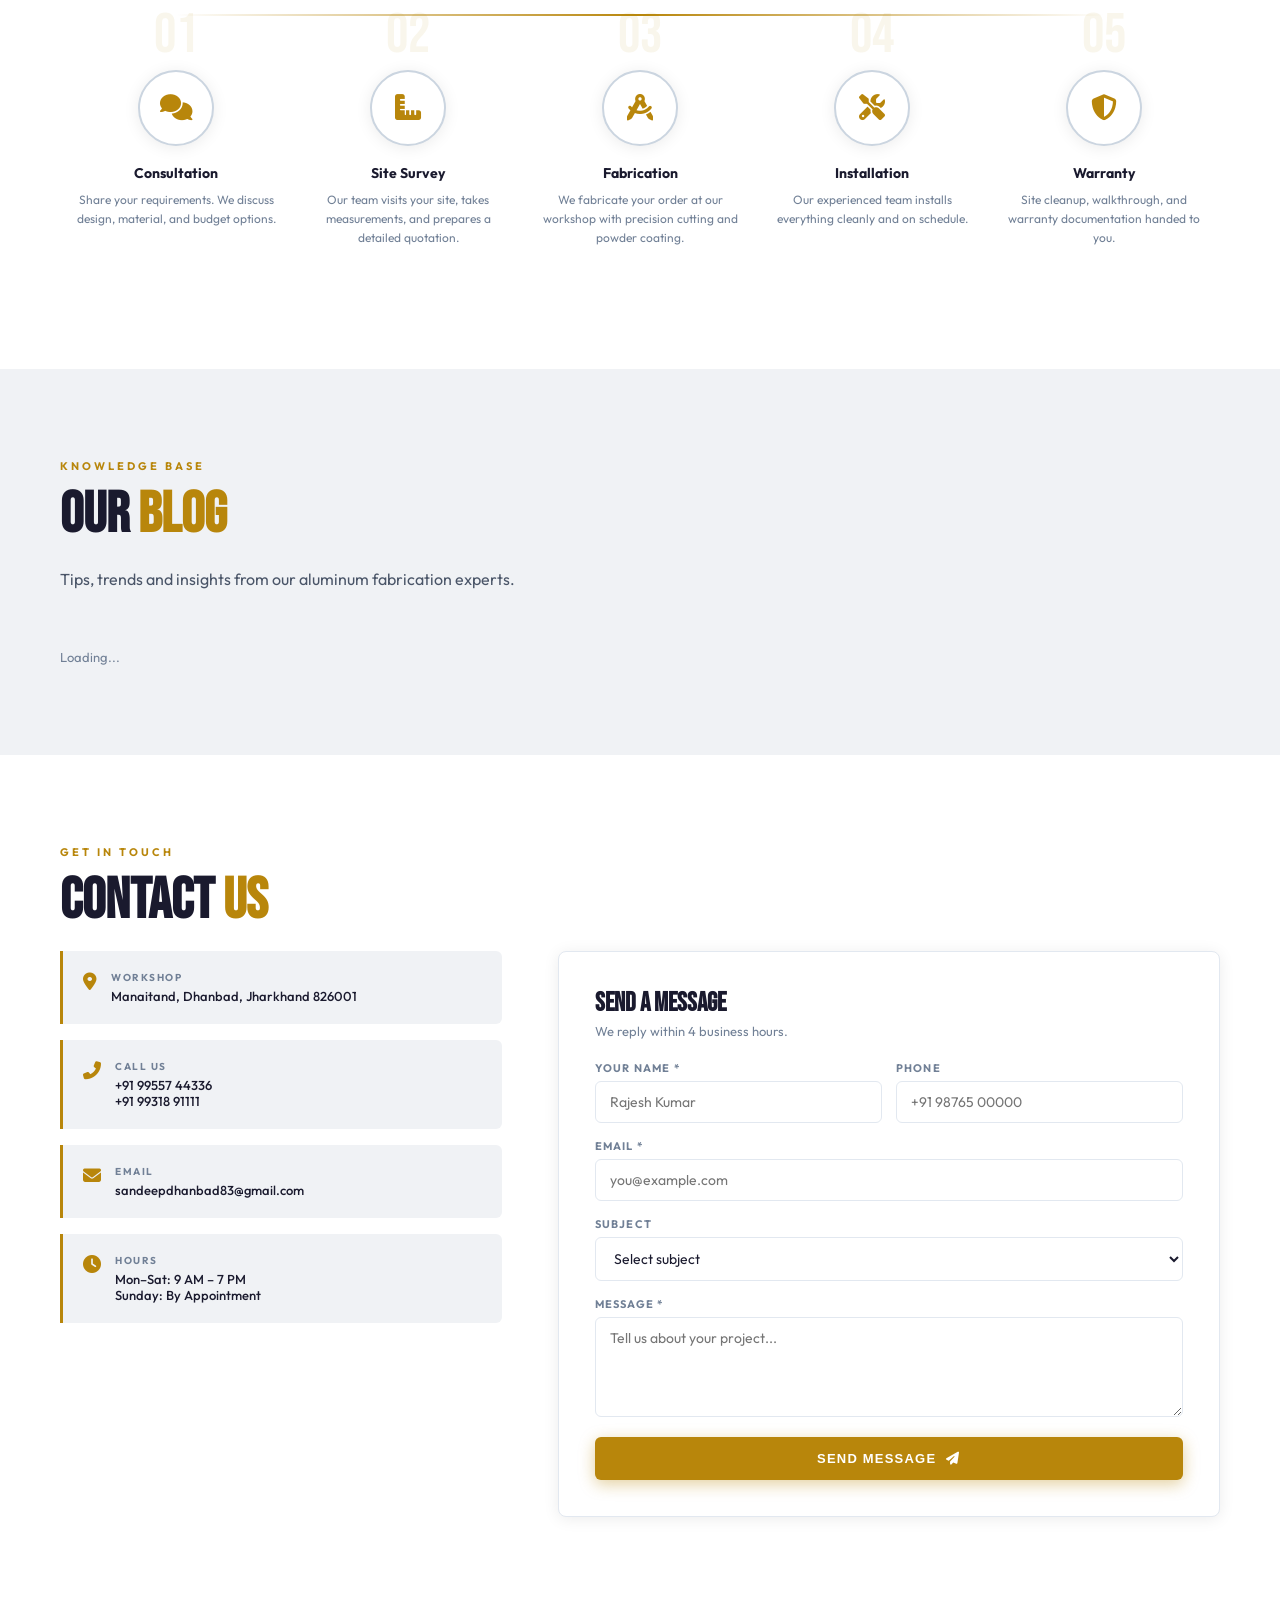
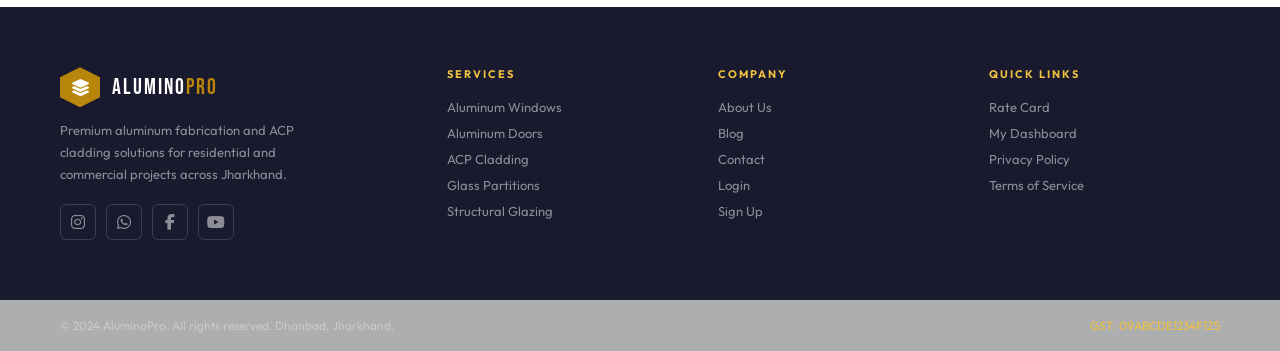
==== commit c7a0593c: "fixing the rate" ====
--- a/templates/index.html
+++ b/templates/index.html
@@ -3,7 +3,7 @@
 <head>
 <meta charset="UTF-8">
 <meta name="viewport" content="width=device-width, initial-scale=1.0">
-<title>Sharma ACP — Premium Aluminum & ACP Solutions</title>
+<title>AluminoPro — Premium Aluminum & ACP Solutions</title>
 <link href="https://fonts.googleapis.com/css2?family=Bebas+Neue&family=Outfit:wght@300;400;500;600;700&display=swap" rel="stylesheet">
 <link rel="stylesheet" href="https://cdnjs.cloudflare.com/ajax/libs/font-awesome/6.5.0/css/all.min.css">
 <style>
@@ -231,7 +231,7 @@
 <nav id="navbar">
   <a href="/" class="nav-logo">
     <div class="nav-logo-icon"><i class="fas fa-layer-group"></i></div>
-    <span class="nav-logo-text">Sharma <span>ACP</span></span>
+    <span class="nav-logo-text">Alumino<span>Pro</span></span>
   </a>
   <div class="nav-links">
     <a href="#services">Services</a>
@@ -327,20 +327,20 @@
     <table class="rates-table">
       <thead><tr><th>Service</th><th>Material</th><th>Rate (₹/sqft)</th><th>Min. Order</th><th>Lead Time</th><th>Available</th></tr></thead>
       <tbody id="ratesTableBody">
-        <tr><td>Aluminum Windows (Single Glass)</td><td>6063 Alloy + 5mm Clear Float Glass</td><td class="rate-price">₹350/sqft*</td><td>10 sqft</td><td>7–10 days</td><td><span class="badge-avail">✓ Yes</span></td></tr>
-        <tr><td>Aluminum Windows (Double Glass)</td><td>6063 Alloy + DGU (5+12+5mm Air Gap)</td><td class="rate-price">₹500/sqft*</td><td>10 sqft</td><td>10–14 days</td><td><span class="badge-avail">✓ Yes</span></td></tr>
-        <tr><td>Aluminum Sliding Door</td><td>Heavy Duty Section + 8mm Toughened Glass</td><td class="rate-price">₹400/sqft*</td><td>20 sqft</td><td>7–12 days</td><td><span class="badge-avail">✓ Yes</span></td></tr>
-        <tr><td>Aluminum Casement Door</td><td>Heavy Section + 6mm Toughened Glass</td><td class="rate-price">₹450/sqft*</td><td>15 sqft</td><td>7–12 days</td><td><span class="badge-avail">✓ Yes</span></td></tr>
-        <tr><td>ACP Cladding (Standard 3mm)</td><td>3mm ACP Panel + GI Framework + Sealant</td><td class="rate-price">₹230/sqft</td><td>50 sqft</td><td>5–7 days</td><td><span class="badge-avail">✓ Yes</span></td></tr>
-        <tr><td>ACP Cladding (FR Grade 4mm)</td><td>4mm FR-rated ACP + GI Framework</td><td class="rate-price">₹290/sqft</td><td>50 sqft</td><td>5–7 days</td><td><span class="badge-avail">✓ Yes</span></td></tr>
-        <tr><td>Glass Office Partition</td><td>Aluminium Frame + 10mm Toughened Glass</td><td class="rate-price">₹550/sqft*</td><td>30 sqft</td><td>10–15 days</td><td><span class="badge-avail">✓ Yes</span></td></tr>
-        <tr><td>Structural Glazing Facade</td><td>Structural Silicone + DGU Glass</td><td class="rate-price">₹1,100/sqft*</td><td>100 sqft</td><td>15–21 days</td><td><span class="badge-avail">✓ Yes</span></td></tr>
-        <tr><td>Shopfront Aluminum Frame</td><td>Box Section + 8mm Toughened Glass</td><td class="rate-price">₹650/sqft*</td><td>40 sqft</td><td>7–10 days</td><td><span class="badge-avail">✓ Yes</span></td></tr>
-        <tr><td>Skylight / Canopy</td><td>Special Aluminium Section + Toughened Glass</td><td class="rate-price">₹1,200/sqft*</td><td>20 sqft</td><td>14–21 days</td><td><span class="badge-avail">✓ Yes</span></td></tr>
+        <tr><td>Aluminum Window (Single Glass)</td><td>6063 Alloy + 5mm Clear Glass</td><td class="rate-price">₹350/sqft</td><td>10 sqft</td><td>7–10 days</td><td><span class="badge-avail">✓ Yes</span></td></tr>
+        <tr><td>Aluminum Window (Double Glass)</td><td>6063 Alloy + DGU 5+12+5mm</td><td class="rate-price">₹500/sqft</td><td>10 sqft</td><td>10–14 days</td><td><span class="badge-avail">✓ Yes</span></td></tr>
+        <tr><td>Aluminum Sliding Door</td><td>Heavy Section + 8mm Glass</td><td class="rate-price">₹400/sqft</td><td>20 sqft</td><td>7–12 days</td><td><span class="badge-avail">✓ Yes</span></td></tr>
+        <tr><td>Aluminum Casement Door</td><td>Heavy Section + Glass</td><td class="rate-price">₹450/sqft</td><td>15 sqft</td><td>7–12 days</td><td><span class="badge-avail">✓ Yes</span></td></tr>
+        <tr><td>ACP Cladding (Standard 3mm)</td><td>3mm ACP + Aluminium Framework</td><td class="rate-price">₹230/sqft</td><td>50 sqft</td><td>5–7 days</td><td><span class="badge-avail">✓ Yes</span></td></tr>
+        <tr><td>ACP Cladding (FR Grade 4mm)</td><td>4mm FR ACP + Framework</td><td class="rate-price">₹290/sqft</td><td>50 sqft</td><td>5–7 days</td><td><span class="badge-avail">✓ Yes</span></td></tr>
+        <tr><td>Glass Office Partition</td><td>Aluminium Frame + 10mm Glass</td><td class="rate-price">₹550/sqft</td><td>30 sqft</td><td>10–15 days</td><td><span class="badge-avail">✓ Yes</span></td></tr>
+        <tr><td>Structural Glazing Facade</td><td>Structural Silicone + DGU</td><td class="rate-price">₹1,100/sqft</td><td>100 sqft</td><td>15–21 days</td><td><span class="badge-avail">✓ Yes</span></td></tr>
+        <tr><td>Shopfront Aluminum Frame</td><td>Box Section + Glass</td><td class="rate-price">₹650/sqft</td><td>40 sqft</td><td>7–10 days</td><td><span class="badge-avail">✓ Yes</span></td></tr>
+        <tr><td>Skylight / Canopy</td><td>Special Section + Toughened Glass</td><td class="rate-price">₹1,200/sqft</td><td>20 sqft</td><td>14–21 days</td><td><span class="badge-avail">✓ Yes</span></td></tr>
       </tbody>
     </table>
   </div>
-  <p style="margin-top:14px;font-size:12px;color:var(--text3);">* Base rate with standard glass. Premium glass (8mm, DGU, Toughened, Frosted) attracts additional charges of ₹25–₹180/sqft. 18% GST extra. Final quote after site survey.</p>
+  <p style="margin-top:14px;font-size:12px;color:var(--text3);">* Rates are indicative. Site survey required for final quotation. 18% GST applicable.</p>
 </section>
 
 <!-- PROCESS -->
@@ -397,7 +397,7 @@
 <!-- FOOTER -->
 <footer>
   <div class="footer-brand">
-    <a href="/" class="nav-logo"><div class="nav-logo-icon"><i class="fas fa-layer-group"></i></div><span class="nav-logo-text">Sharma <span>ACP</span></span></a>
+    <a href="/" class="nav-logo"><div class="nav-logo-icon"><i class="fas fa-layer-group"></i></div><span class="nav-logo-text">Alumino<span>Pro</span></span></a>
     <p>Premium aluminum fabrication and ACP cladding solutions for residential and commercial projects across Jharkhand.</p>
     <div class="footer-social">
       <a href="https://www.instagram.com/sharma_acp_work" target="_blank" class="social-btn"><i class="fab fa-instagram"></i></a>
@@ -410,7 +410,7 @@
   <div class="footer-col"><h4>Company</h4><a href="#">About Us</a><a href="#blog">Blog</a><a href="#contact">Contact</a><a href="/login">Login</a><a href="/login">Sign Up</a></div>
   <div class="footer-col"><h4>Quick Links</h4><a href="#rates">Rate Card</a><a href="/dashboard">My Dashboard</a><a href="#">Privacy Policy</a><a href="#">Terms of Service</a></div>
 </footer>
-<div class="footer-bottom"><p>© 2024 Sharma ACP. All rights reserved. Dhanbad, Jharkhand.</p><p style="color:var(--gold-light);font-size:12px;">GST: 09ABCDE1234F1Z5</p></div>
+<div class="footer-bottom"><p>© 2024 AluminoPro. All rights reserved. Dhanbad, Jharkhand.</p><p style="color:var(--gold-light);font-size:12px;">GST: 09ABCDE1234F1Z5</p></div>
 
 <!-- TOAST -->
 <div class="toast" id="toast"></div>
@@ -424,11 +424,11 @@
 <div class="chatbot" id="chatbot">
   <div class="chat-header">
     <div class="chat-avatar"><i class="fas fa-robot"></i></div>
-    <div><div class="chat-title">Sharma ACP Assistant</div><div class="chat-subtitle">Ask about rates, products & more</div></div>
+    <div><div class="chat-title">AluminoPro Assistant</div><div class="chat-subtitle">Ask about rates, products & more</div></div>
     <button class="chat-close" onclick="toggleChat()"><i class="fas fa-times"></i></button>
   </div>
   <div class="chat-messages" id="chatMessages">
-    <div class="chat-msg bot">👋 Hi! I'm your Sharma ACP assistant. I can help you with:<br><br>• Product information<br>• Price estimates<br>• Lead times<br>• How to place an order<br><br>What would you like to know?</div>
+    <div class="chat-msg bot">👋 Hi! I'm your AluminoPro assistant. I can help you with:<br><br>• Product information<br>• Price estimates<br>• Lead times<br>• How to place an order<br><br>What would you like to know?</div>
   </div>
   <div class="chat-quick" id="quickReplies">
     <button class="quick-btn" onclick="sendQuick('Window rates')">Window rates</button>
@@ -479,13 +479,11 @@
     const data  = await res.json();
     const tbody = document.getElementById('ratesTableBody');
     if(!tbody || !data.rates || !data.rates.length) return;
-    const hasGlass = n => !n.includes('ACP');
-    const hasGlass = n => !n.includes('ACP');
     tbody.innerHTML = data.rates.map(r => `
       <tr>
         <td>${r.service_name}</td>
         <td>${r.material || '—'}</td>
-        <td class="rate-price">₹${Number(r.rate).toLocaleString('en-IN')}/sqft${hasGlass(r.service_name)?'*':''}</td>
+        <td class="rate-price">₹${Number(r.rate).toLocaleString('en-IN')}/sqft</td>
         <td>${r.min_order || '—'}</td>
         <td>${r.lead_time || '—'}</td>
         <td><span class="badge-avail">✓ Yes</span></td>
@@ -566,7 +564,7 @@
   if(m.includes('warranty') || m.includes('guarantee'))
     return `🛡️ We provide warranty on all our installations:<br>• Aluminum frames: 5 years structural warranty<br>• Powder coating: 3 years finish warranty<br>• Glass: 1 year installation warranty<br><br>Warranty cards provided on completion.`;
   if(m.includes('hello')||m.includes('hi')||m.includes('hey'))
-    return `👋 Hello! Welcome to Sharma ACP. I can help you with rates, product info, ordering process, and more. What would you like to know?`;
+    return `👋 Hello! Welcome to AluminoPro. I can help you with rates, product info, ordering process, and more. What would you like to know?`;
   // Calculate price if sqft mentioned
   const sqftMatch = m.match(/(\d+)\s*(?:sq\.?\s*ft|sqft)/i);
   if(sqftMatch) {
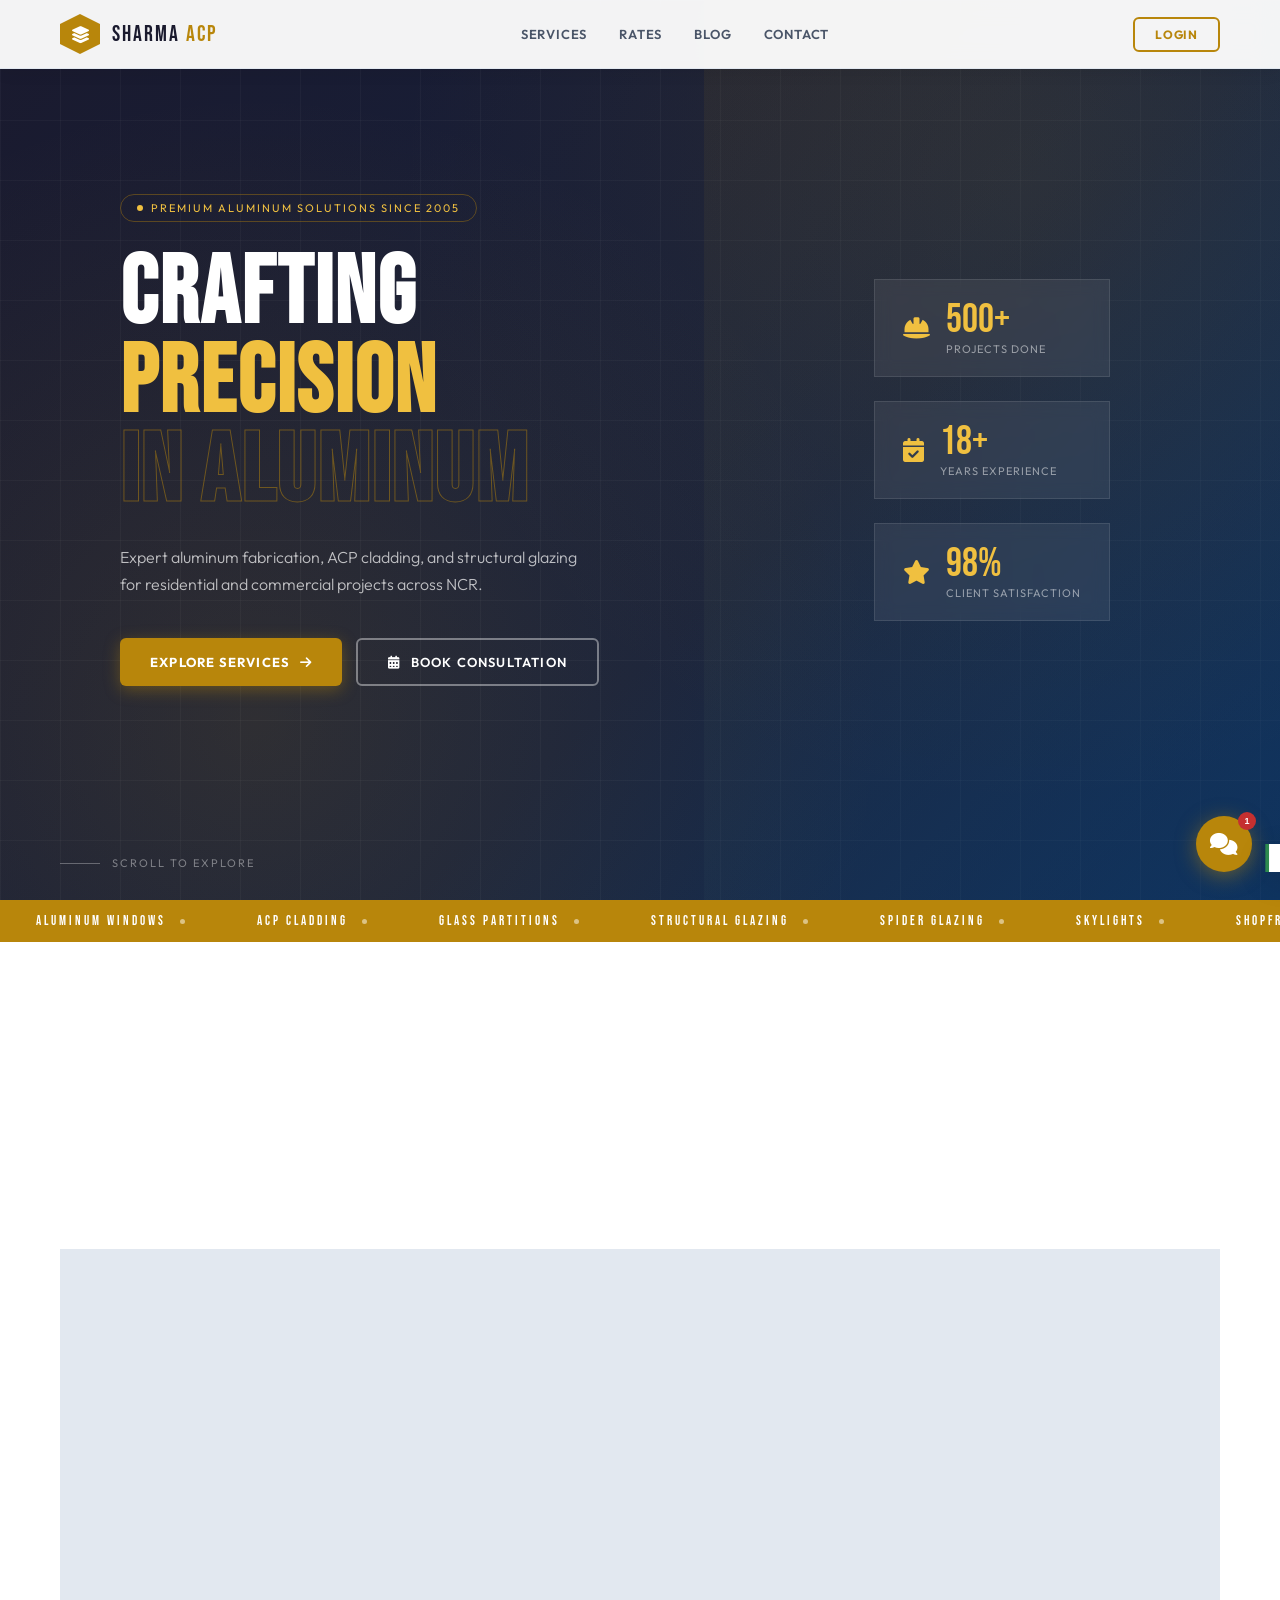
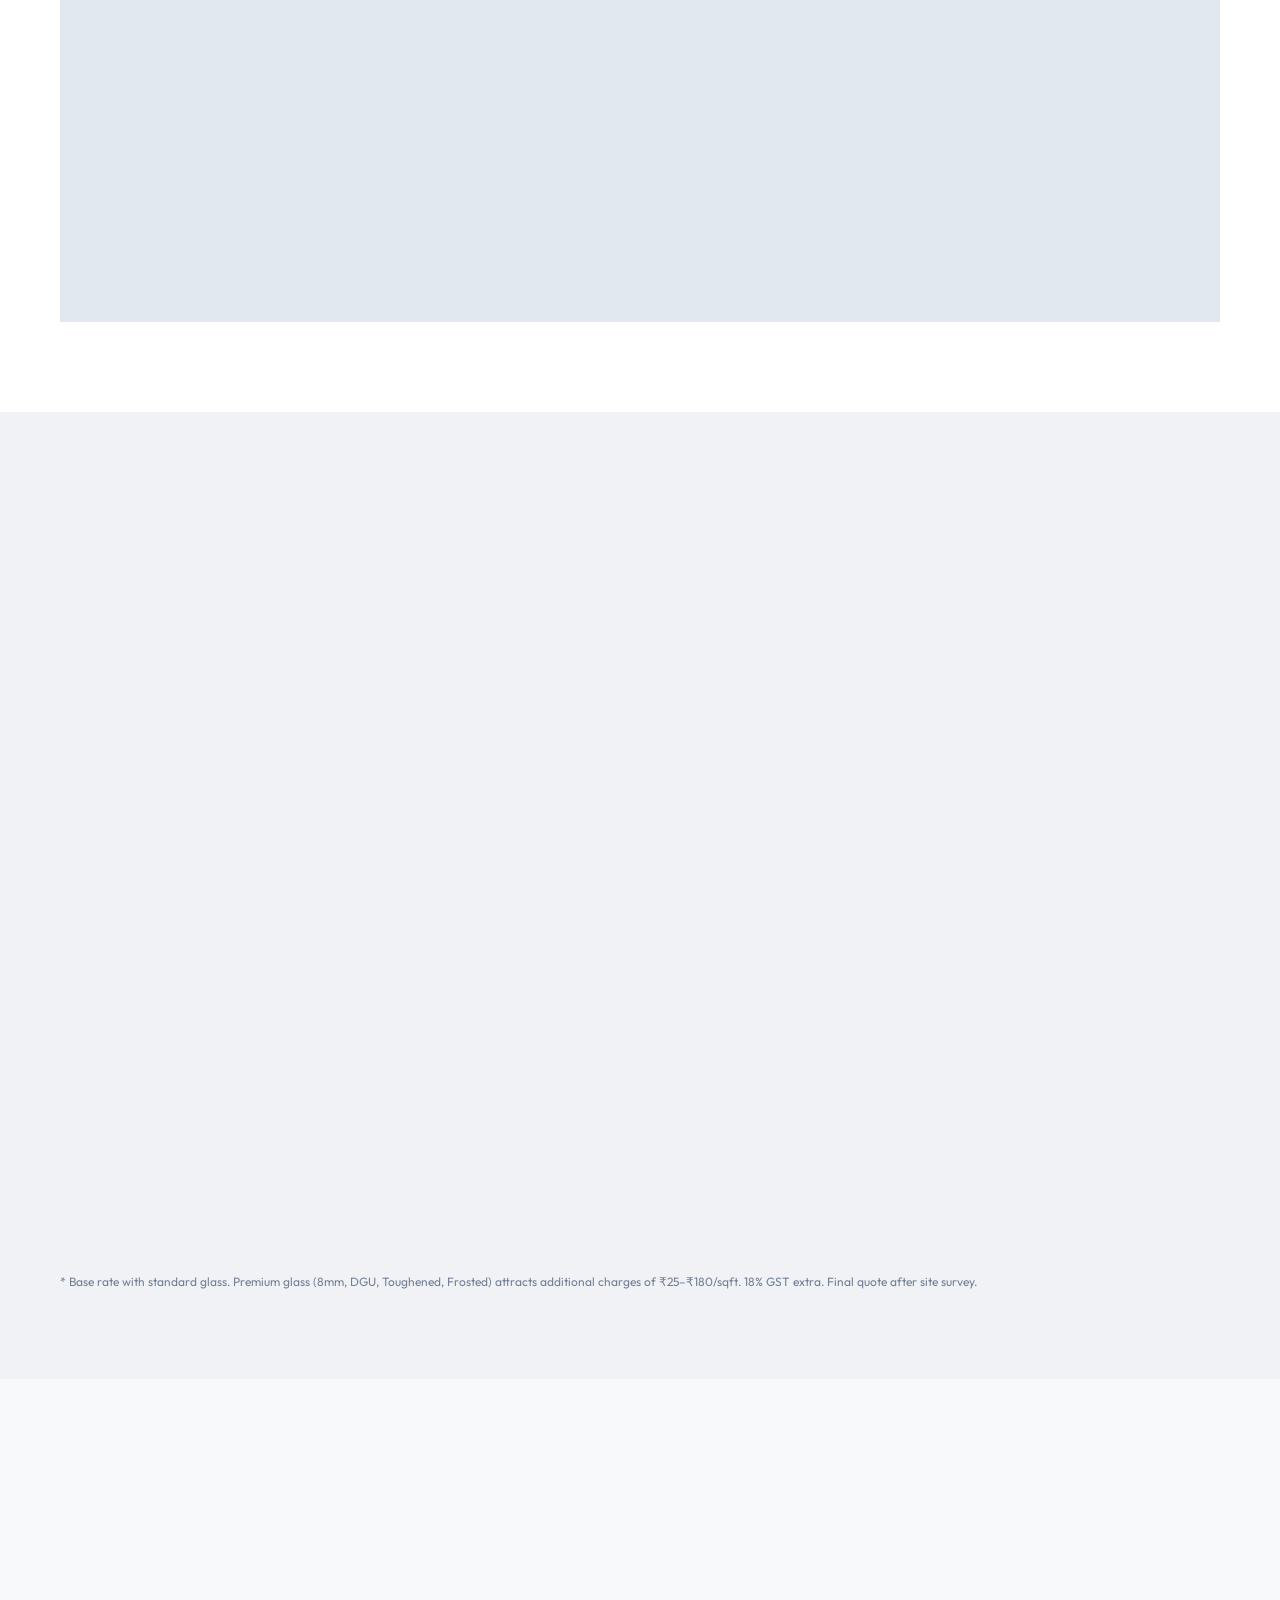
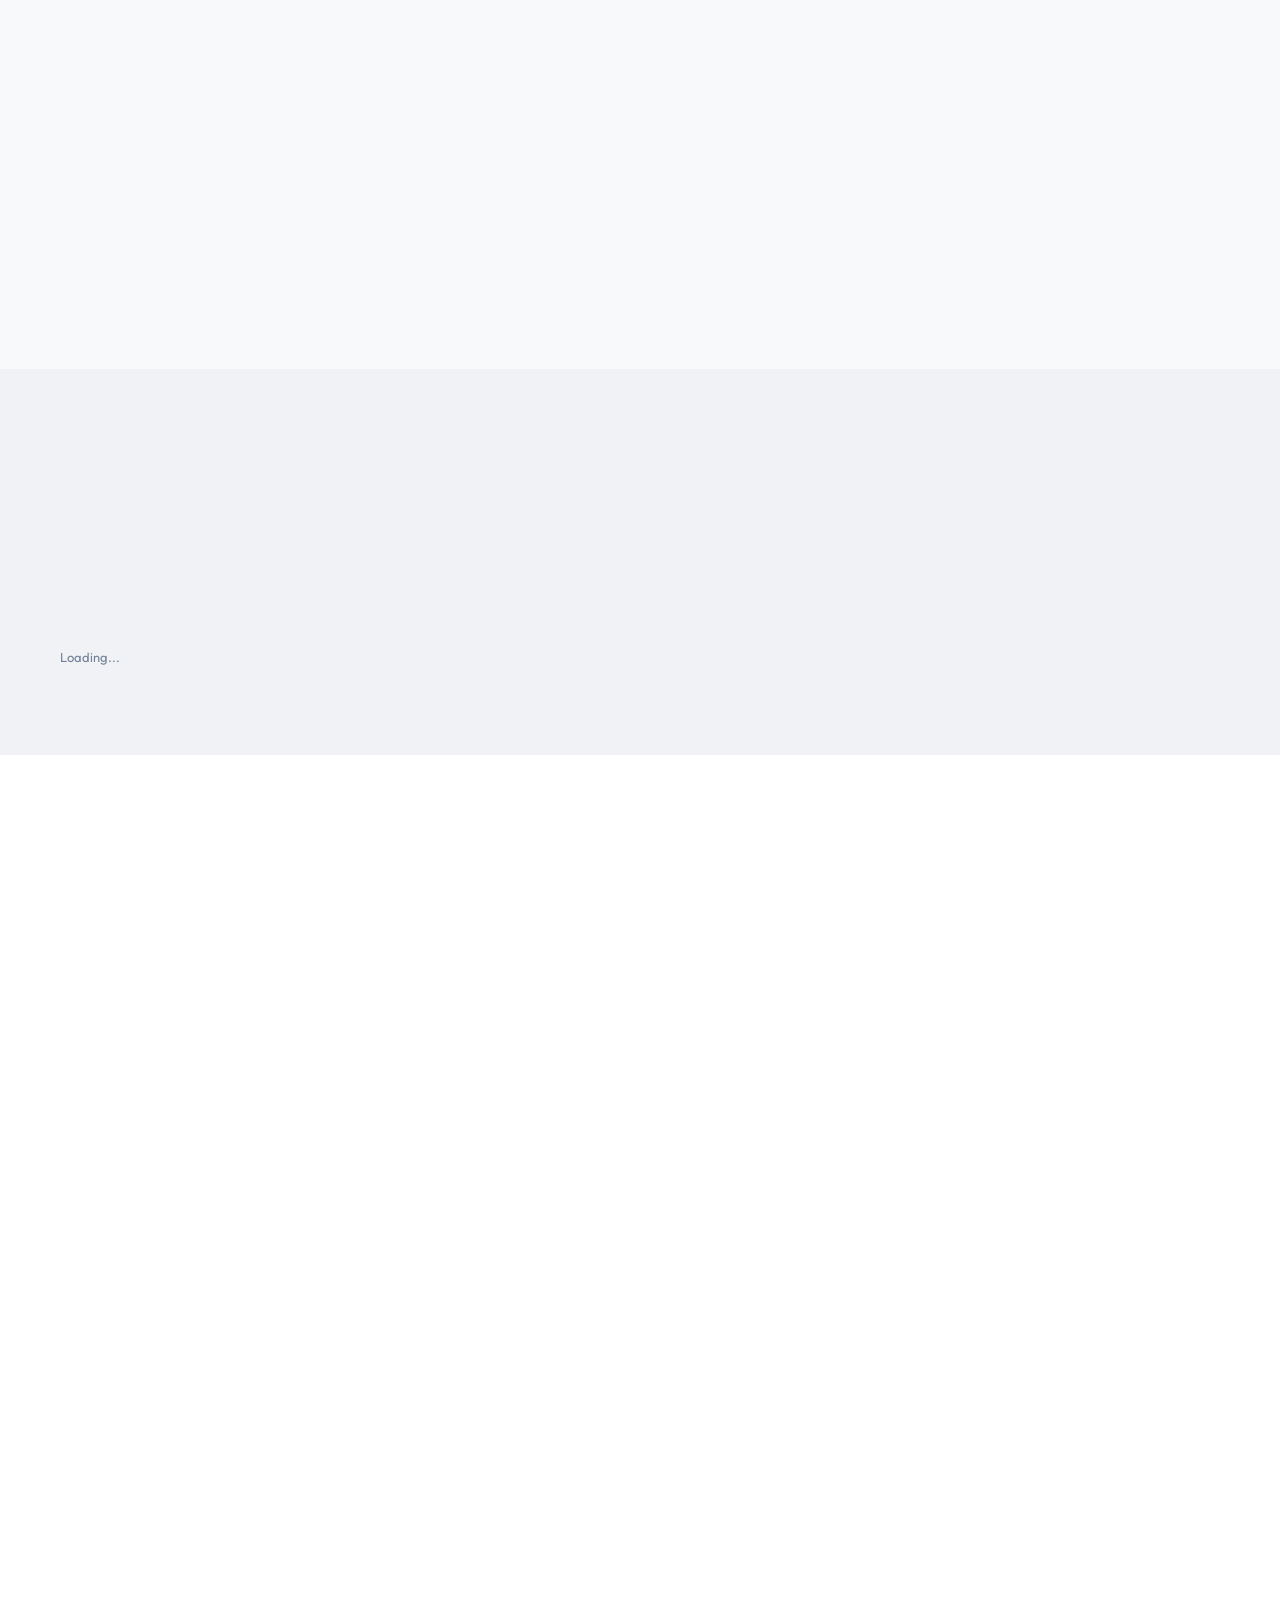
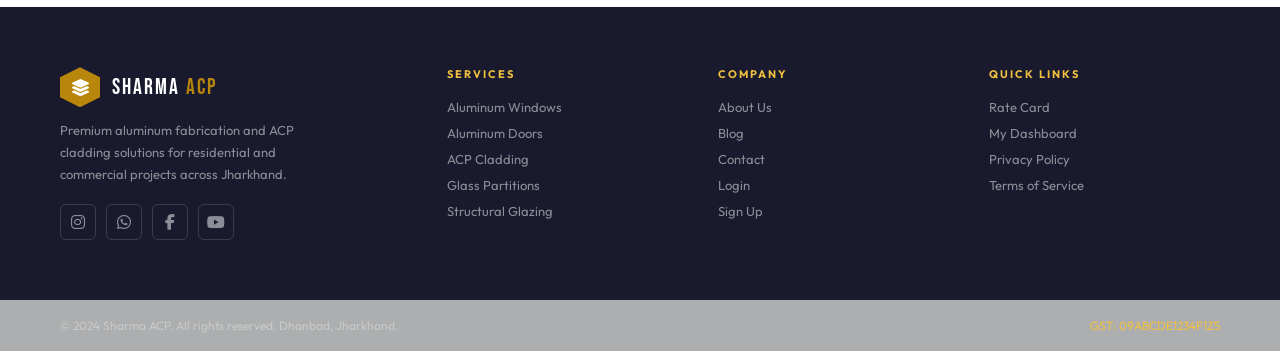
==== commit 8ba93792: "fixing the rate" ====
--- a/templates/index.html
+++ b/templates/index.html
@@ -3,7 +3,7 @@
 <head>
 <meta charset="UTF-8">
 <meta name="viewport" content="width=device-width, initial-scale=1.0">
-<title>AluminoPro — Premium Aluminum & ACP Solutions</title>
+<title>Sharma ACP — Premium Aluminum & ACP Solutions</title>
 <link href="https://fonts.googleapis.com/css2?family=Bebas+Neue&family=Outfit:wght@300;400;500;600;700&display=swap" rel="stylesheet">
 <link rel="stylesheet" href="https://cdnjs.cloudflare.com/ajax/libs/font-awesome/6.5.0/css/all.min.css">
 <style>
@@ -231,7 +231,7 @@
 <nav id="navbar">
   <a href="/" class="nav-logo">
     <div class="nav-logo-icon"><i class="fas fa-layer-group"></i></div>
-    <span class="nav-logo-text">Alumino<span>Pro</span></span>
+    <span class="nav-logo-text">Sharma <span>ACP</span></span>
   </a>
   <div class="nav-links">
     <a href="#services">Services</a>
@@ -327,20 +327,20 @@
     <table class="rates-table">
       <thead><tr><th>Service</th><th>Material</th><th>Rate (₹/sqft)</th><th>Min. Order</th><th>Lead Time</th><th>Available</th></tr></thead>
       <tbody id="ratesTableBody">
-        <tr><td>Aluminum Window (Single Glass)</td><td>6063 Alloy + 5mm Clear Glass</td><td class="rate-price">₹350/sqft</td><td>10 sqft</td><td>7–10 days</td><td><span class="badge-avail">✓ Yes</span></td></tr>
-        <tr><td>Aluminum Window (Double Glass)</td><td>6063 Alloy + DGU 5+12+5mm</td><td class="rate-price">₹500/sqft</td><td>10 sqft</td><td>10–14 days</td><td><span class="badge-avail">✓ Yes</span></td></tr>
-        <tr><td>Aluminum Sliding Door</td><td>Heavy Section + 8mm Glass</td><td class="rate-price">₹400/sqft</td><td>20 sqft</td><td>7–12 days</td><td><span class="badge-avail">✓ Yes</span></td></tr>
-        <tr><td>Aluminum Casement Door</td><td>Heavy Section + Glass</td><td class="rate-price">₹450/sqft</td><td>15 sqft</td><td>7–12 days</td><td><span class="badge-avail">✓ Yes</span></td></tr>
-        <tr><td>ACP Cladding (Standard 3mm)</td><td>3mm ACP + Aluminium Framework</td><td class="rate-price">₹230/sqft</td><td>50 sqft</td><td>5–7 days</td><td><span class="badge-avail">✓ Yes</span></td></tr>
-        <tr><td>ACP Cladding (FR Grade 4mm)</td><td>4mm FR ACP + Framework</td><td class="rate-price">₹290/sqft</td><td>50 sqft</td><td>5–7 days</td><td><span class="badge-avail">✓ Yes</span></td></tr>
-        <tr><td>Glass Office Partition</td><td>Aluminium Frame + 10mm Glass</td><td class="rate-price">₹550/sqft</td><td>30 sqft</td><td>10–15 days</td><td><span class="badge-avail">✓ Yes</span></td></tr>
-        <tr><td>Structural Glazing Facade</td><td>Structural Silicone + DGU</td><td class="rate-price">₹1,100/sqft</td><td>100 sqft</td><td>15–21 days</td><td><span class="badge-avail">✓ Yes</span></td></tr>
-        <tr><td>Shopfront Aluminum Frame</td><td>Box Section + Glass</td><td class="rate-price">₹650/sqft</td><td>40 sqft</td><td>7–10 days</td><td><span class="badge-avail">✓ Yes</span></td></tr>
-        <tr><td>Skylight / Canopy</td><td>Special Section + Toughened Glass</td><td class="rate-price">₹1,200/sqft</td><td>20 sqft</td><td>14–21 days</td><td><span class="badge-avail">✓ Yes</span></td></tr>
+        <tr><td>Aluminum Windows (Single Glass)</td><td>6063 Alloy + 5mm Clear Float Glass</td><td class="rate-price">₹350/sqft*</td><td>10 sqft</td><td>7–10 days</td><td><span class="badge-avail">✓ Yes</span></td></tr>
+        <tr><td>Aluminum Windows (Double Glass)</td><td>6063 Alloy + DGU (5+12+5mm Air Gap)</td><td class="rate-price">₹500/sqft*</td><td>10 sqft</td><td>10–14 days</td><td><span class="badge-avail">✓ Yes</span></td></tr>
+        <tr><td>Aluminum Sliding Door</td><td>Heavy Duty Section + 8mm Toughened Glass</td><td class="rate-price">₹400/sqft*</td><td>20 sqft</td><td>7–12 days</td><td><span class="badge-avail">✓ Yes</span></td></tr>
+        <tr><td>Aluminum Casement Door</td><td>Heavy Section + 6mm Toughened Glass</td><td class="rate-price">₹450/sqft*</td><td>15 sqft</td><td>7–12 days</td><td><span class="badge-avail">✓ Yes</span></td></tr>
+        <tr><td>ACP Cladding (Standard 3mm)</td><td>3mm ACP Panel + GI Framework + Sealant</td><td class="rate-price">₹230/sqft</td><td>50 sqft</td><td>5–7 days</td><td><span class="badge-avail">✓ Yes</span></td></tr>
+        <tr><td>ACP Cladding (FR Grade 4mm)</td><td>4mm FR-rated ACP + GI Framework</td><td class="rate-price">₹290/sqft</td><td>50 sqft</td><td>5–7 days</td><td><span class="badge-avail">✓ Yes</span></td></tr>
+        <tr><td>Glass Office Partition</td><td>Aluminium Frame + 10mm Toughened Glass</td><td class="rate-price">₹550/sqft*</td><td>30 sqft</td><td>10–15 days</td><td><span class="badge-avail">✓ Yes</span></td></tr>
+        <tr><td>Structural Glazing Facade</td><td>Structural Silicone + DGU Glass</td><td class="rate-price">₹1,100/sqft*</td><td>100 sqft</td><td>15–21 days</td><td><span class="badge-avail">✓ Yes</span></td></tr>
+        <tr><td>Shopfront Aluminum Frame</td><td>Box Section + 8mm Toughened Glass</td><td class="rate-price">₹650/sqft*</td><td>40 sqft</td><td>7–10 days</td><td><span class="badge-avail">✓ Yes</span></td></tr>
+        <tr><td>Skylight / Canopy</td><td>Special Aluminium Section + Toughened Glass</td><td class="rate-price">₹1,200/sqft*</td><td>20 sqft</td><td>14–21 days</td><td><span class="badge-avail">✓ Yes</span></td></tr>
       </tbody>
     </table>
   </div>
-  <p style="margin-top:14px;font-size:12px;color:var(--text3);">* Rates are indicative. Site survey required for final quotation. 18% GST applicable.</p>
+  <p style="margin-top:14px;font-size:12px;color:var(--text3);">* Base rate with standard glass. Premium glass (8mm, DGU, Toughened, Frosted) attracts additional charges of ₹25–₹180/sqft. 18% GST extra. Final quote after site survey.</p>
 </section>
 
 <!-- PROCESS -->
@@ -397,7 +397,7 @@
 <!-- FOOTER -->
 <footer>
   <div class="footer-brand">
-    <a href="/" class="nav-logo"><div class="nav-logo-icon"><i class="fas fa-layer-group"></i></div><span class="nav-logo-text">Alumino<span>Pro</span></span></a>
+    <a href="/" class="nav-logo"><div class="nav-logo-icon"><i class="fas fa-layer-group"></i></div><span class="nav-logo-text">Sharma <span>ACP</span></span></a>
     <p>Premium aluminum fabrication and ACP cladding solutions for residential and commercial projects across Jharkhand.</p>
     <div class="footer-social">
       <a href="https://www.instagram.com/sharma_acp_work" target="_blank" class="social-btn"><i class="fab fa-instagram"></i></a>
@@ -410,7 +410,7 @@
   <div class="footer-col"><h4>Company</h4><a href="#">About Us</a><a href="#blog">Blog</a><a href="#contact">Contact</a><a href="/login">Login</a><a href="/login">Sign Up</a></div>
   <div class="footer-col"><h4>Quick Links</h4><a href="#rates">Rate Card</a><a href="/dashboard">My Dashboard</a><a href="#">Privacy Policy</a><a href="#">Terms of Service</a></div>
 </footer>
-<div class="footer-bottom"><p>© 2024 AluminoPro. All rights reserved. Dhanbad, Jharkhand.</p><p style="color:var(--gold-light);font-size:12px;">GST: 09ABCDE1234F1Z5</p></div>
+<div class="footer-bottom"><p>© 2024 Sharma ACP. All rights reserved. Dhanbad, Jharkhand.</p><p style="color:var(--gold-light);font-size:12px;">GST: 09ABCDE1234F1Z5</p></div>
 
 <!-- TOAST -->
 <div class="toast" id="toast"></div>
@@ -424,11 +424,11 @@
 <div class="chatbot" id="chatbot">
   <div class="chat-header">
     <div class="chat-avatar"><i class="fas fa-robot"></i></div>
-    <div><div class="chat-title">AluminoPro Assistant</div><div class="chat-subtitle">Ask about rates, products & more</div></div>
+    <div><div class="chat-title">Sharma ACP Assistant</div><div class="chat-subtitle">Ask about rates, products & more</div></div>
     <button class="chat-close" onclick="toggleChat()"><i class="fas fa-times"></i></button>
   </div>
   <div class="chat-messages" id="chatMessages">
-    <div class="chat-msg bot">👋 Hi! I'm your AluminoPro assistant. I can help you with:<br><br>• Product information<br>• Price estimates<br>• Lead times<br>• How to place an order<br><br>What would you like to know?</div>
+    <div class="chat-msg bot">👋 Hi! I'm your Sharma ACP assistant. I can help you with:<br><br>• Product information<br>• Price estimates<br>• Lead times<br>• How to place an order<br><br>What would you like to know?</div>
   </div>
   <div class="chat-quick" id="quickReplies">
     <button class="quick-btn" onclick="sendQuick('Window rates')">Window rates</button>
@@ -479,11 +479,13 @@
     const data  = await res.json();
     const tbody = document.getElementById('ratesTableBody');
     if(!tbody || !data.rates || !data.rates.length) return;
+    const hasGlass = n => !n.includes('ACP');
+    const hasGlass = n => !n.includes('ACP');
     tbody.innerHTML = data.rates.map(r => `
       <tr>
         <td>${r.service_name}</td>
         <td>${r.material || '—'}</td>
-        <td class="rate-price">₹${Number(r.rate).toLocaleString('en-IN')}/sqft</td>
+        <td class="rate-price">₹${Number(r.rate).toLocaleString('en-IN')}/sqft${hasGlass(r.service_name)?'*':''}</td>
         <td>${r.min_order || '—'}</td>
         <td>${r.lead_time || '—'}</td>
         <td><span class="badge-avail">✓ Yes</span></td>
@@ -564,7 +566,7 @@
   if(m.includes('warranty') || m.includes('guarantee'))
     return `🛡️ We provide warranty on all our installations:<br>• Aluminum frames: 5 years structural warranty<br>• Powder coating: 3 years finish warranty<br>• Glass: 1 year installation warranty<br><br>Warranty cards provided on completion.`;
   if(m.includes('hello')||m.includes('hi')||m.includes('hey'))
-    return `👋 Hello! Welcome to AluminoPro. I can help you with rates, product info, ordering process, and more. What would you like to know?`;
+    return `👋 Hello! Welcome to Sharma ACP. I can help you with rates, product info, ordering process, and more. What would you like to know?`;
   // Calculate price if sqft mentioned
   const sqftMatch = m.match(/(\d+)\s*(?:sq\.?\s*ft|sqft)/i);
   if(sqftMatch) {
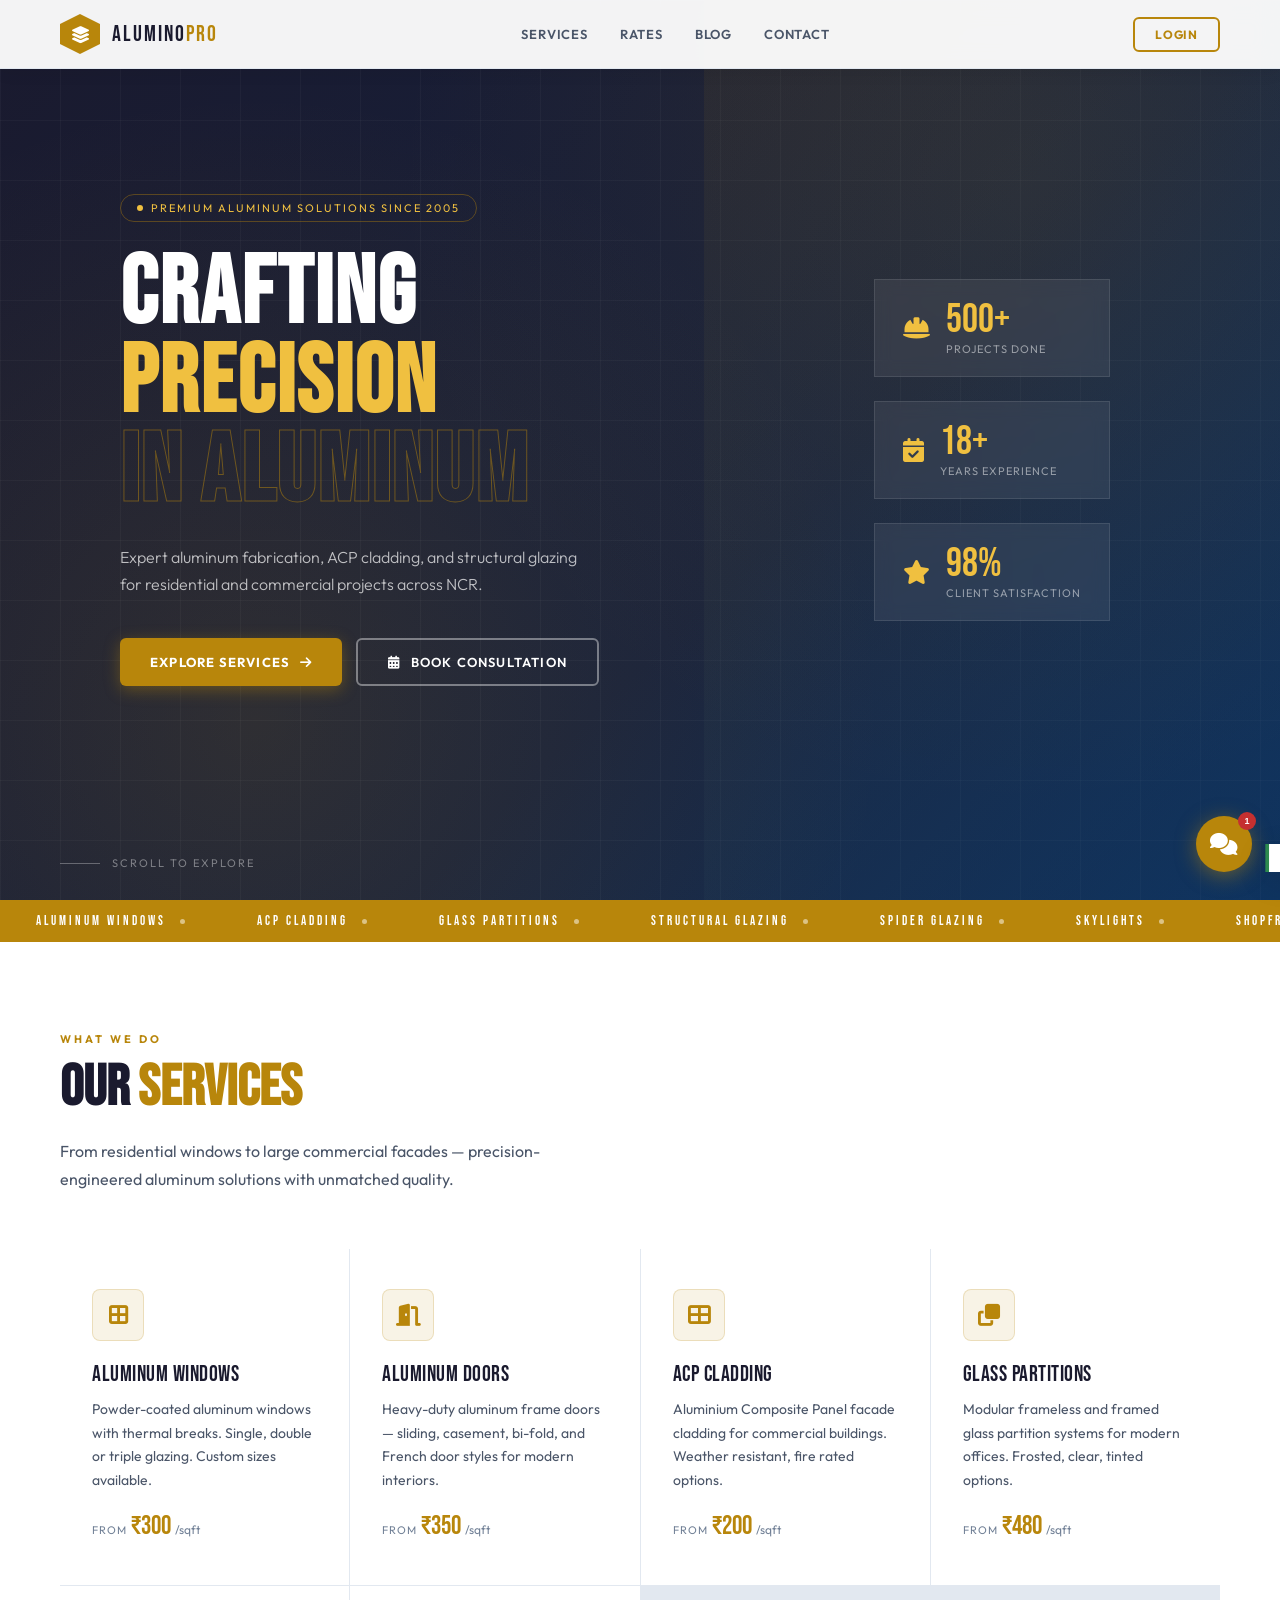
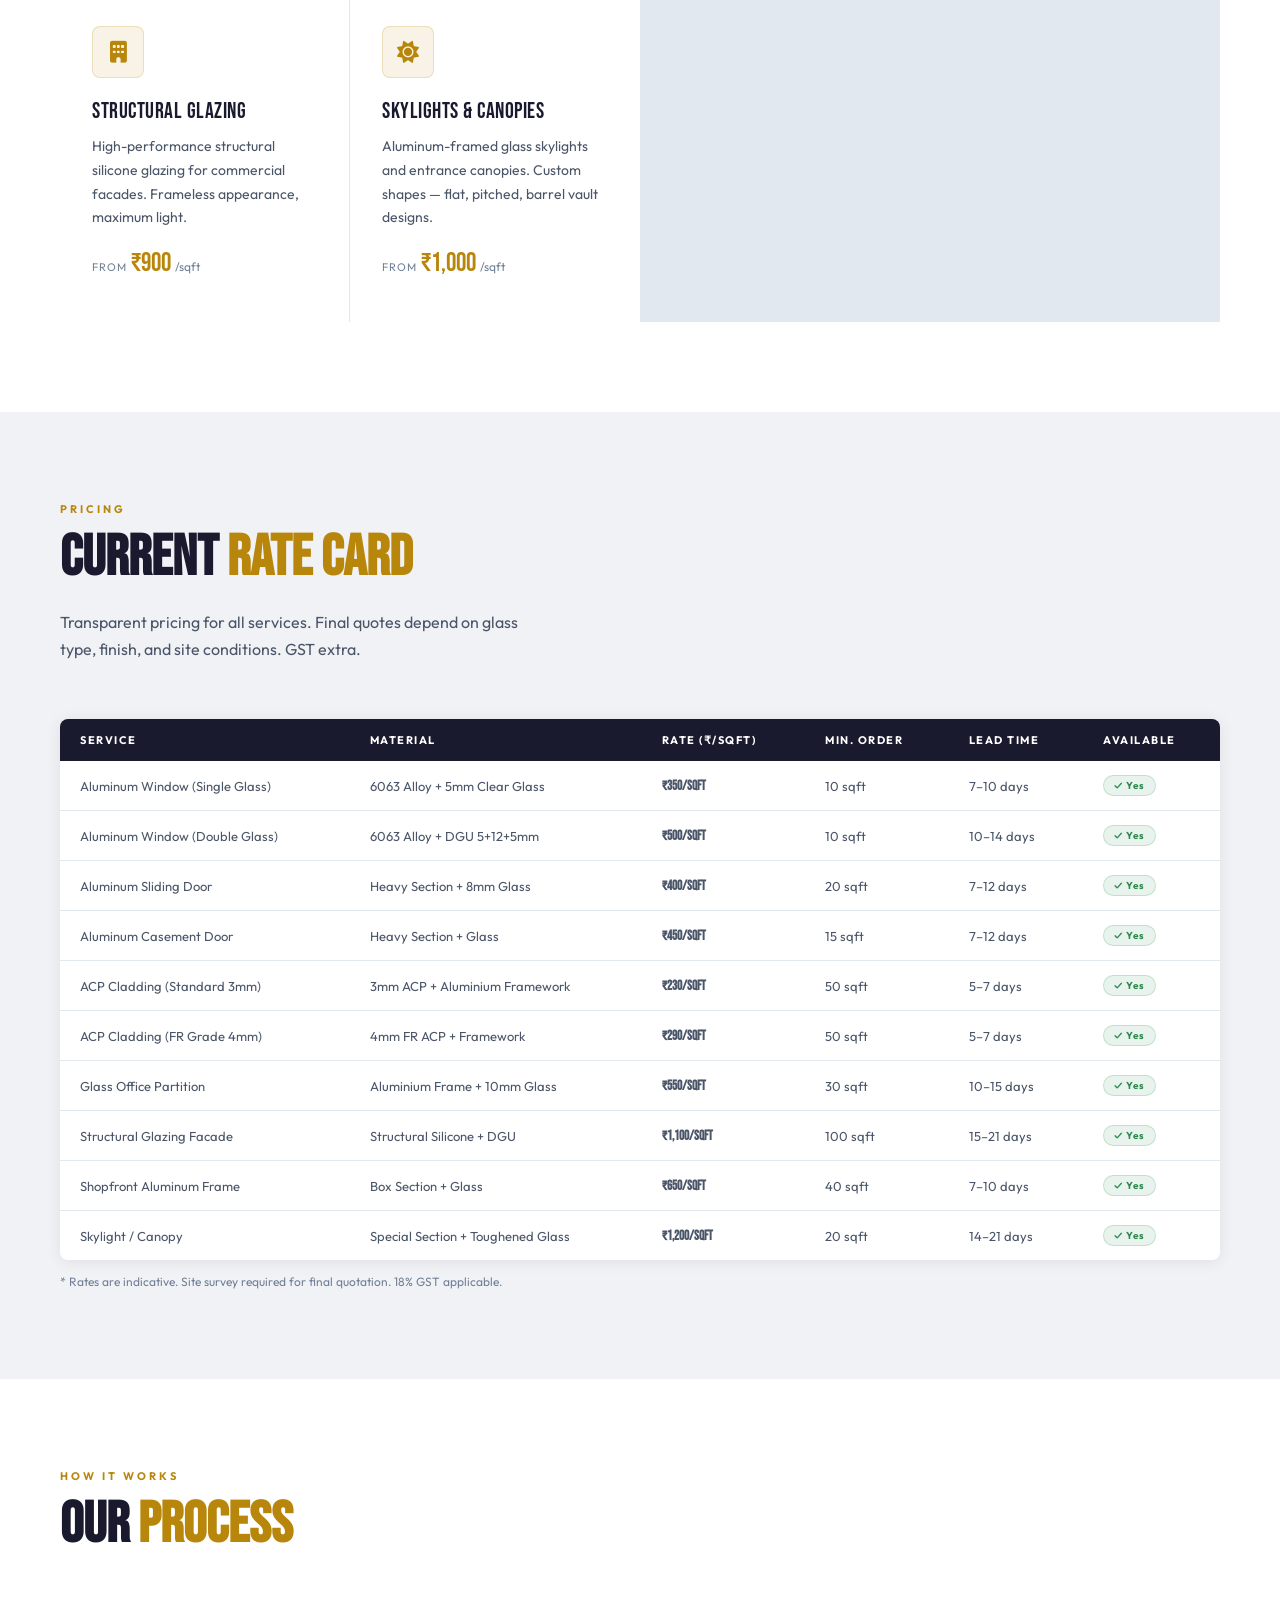
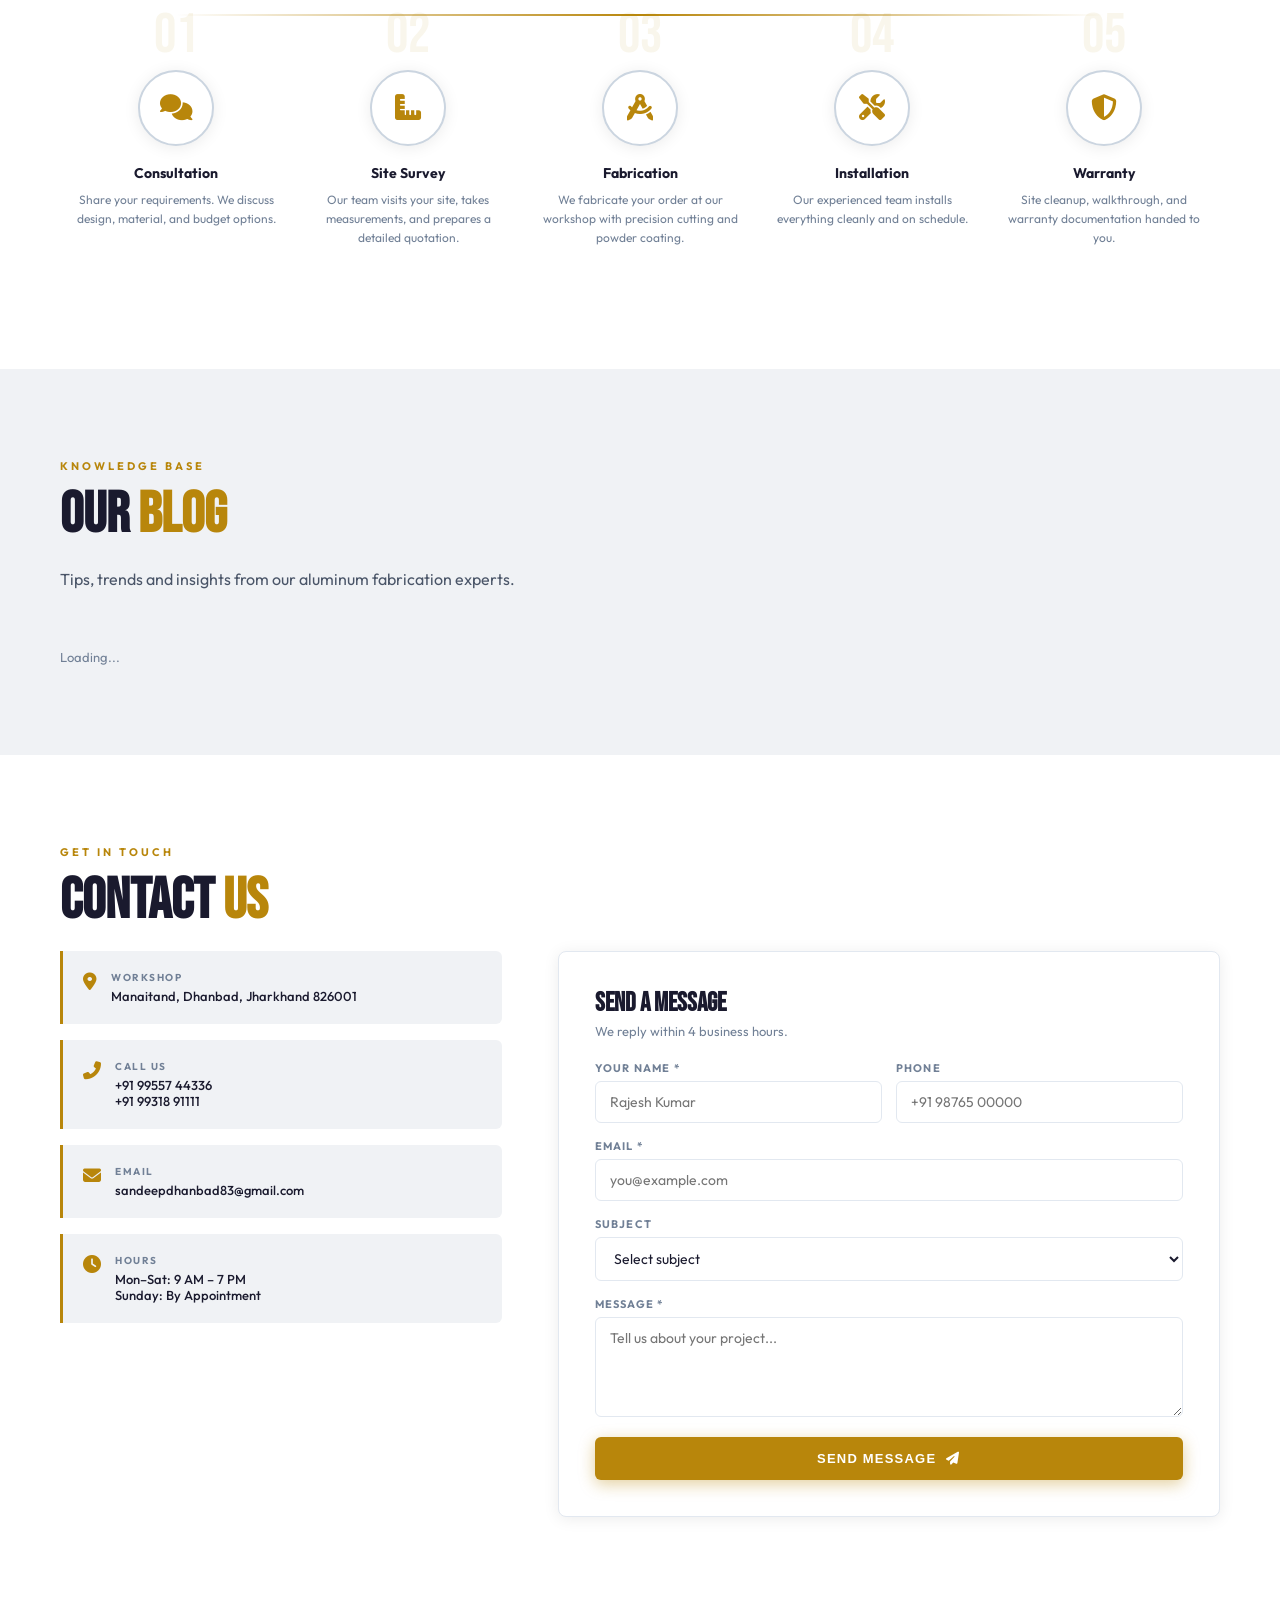
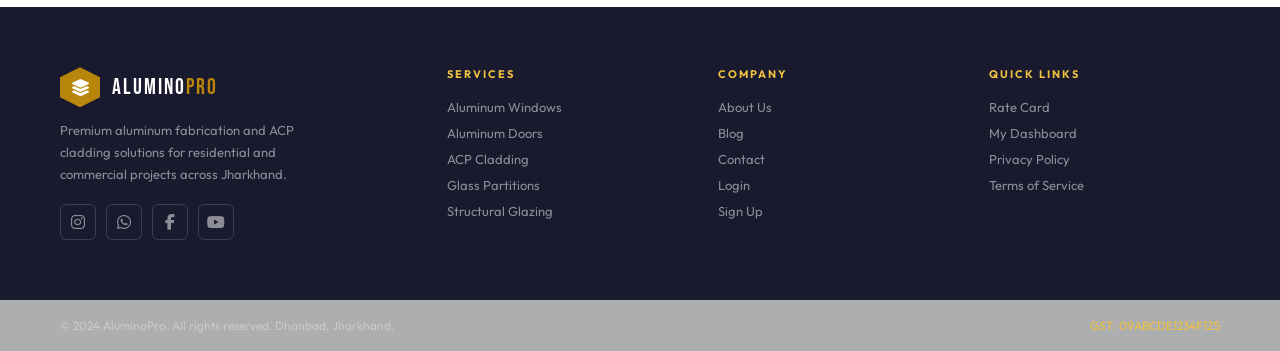
==== commit 22e51369: "fixing the rate" ====
--- a/templates/index.html
+++ b/templates/index.html
@@ -3,7 +3,7 @@
 <head>
 <meta charset="UTF-8">
 <meta name="viewport" content="width=device-width, initial-scale=1.0">
-<title>Sharma ACP — Premium Aluminum & ACP Solutions</title>
+<title>AluminoPro — Premium Aluminum & ACP Solutions</title>
 <link href="https://fonts.googleapis.com/css2?family=Bebas+Neue&family=Outfit:wght@300;400;500;600;700&display=swap" rel="stylesheet">
 <link rel="stylesheet" href="https://cdnjs.cloudflare.com/ajax/libs/font-awesome/6.5.0/css/all.min.css">
 <style>
@@ -231,7 +231,7 @@
 <nav id="navbar">
   <a href="/" class="nav-logo">
     <div class="nav-logo-icon"><i class="fas fa-layer-group"></i></div>
-    <span class="nav-logo-text">Sharma <span>ACP</span></span>
+    <span class="nav-logo-text">Alumino<span>Pro</span></span>
   </a>
   <div class="nav-links">
     <a href="#services">Services</a>
@@ -327,20 +327,20 @@
     <table class="rates-table">
       <thead><tr><th>Service</th><th>Material</th><th>Rate (₹/sqft)</th><th>Min. Order</th><th>Lead Time</th><th>Available</th></tr></thead>
       <tbody id="ratesTableBody">
-        <tr><td>Aluminum Windows (Single Glass)</td><td>6063 Alloy + 5mm Clear Float Glass</td><td class="rate-price">₹350/sqft*</td><td>10 sqft</td><td>7–10 days</td><td><span class="badge-avail">✓ Yes</span></td></tr>
-        <tr><td>Aluminum Windows (Double Glass)</td><td>6063 Alloy + DGU (5+12+5mm Air Gap)</td><td class="rate-price">₹500/sqft*</td><td>10 sqft</td><td>10–14 days</td><td><span class="badge-avail">✓ Yes</span></td></tr>
-        <tr><td>Aluminum Sliding Door</td><td>Heavy Duty Section + 8mm Toughened Glass</td><td class="rate-price">₹400/sqft*</td><td>20 sqft</td><td>7–12 days</td><td><span class="badge-avail">✓ Yes</span></td></tr>
-        <tr><td>Aluminum Casement Door</td><td>Heavy Section + 6mm Toughened Glass</td><td class="rate-price">₹450/sqft*</td><td>15 sqft</td><td>7–12 days</td><td><span class="badge-avail">✓ Yes</span></td></tr>
-        <tr><td>ACP Cladding (Standard 3mm)</td><td>3mm ACP Panel + GI Framework + Sealant</td><td class="rate-price">₹230/sqft</td><td>50 sqft</td><td>5–7 days</td><td><span class="badge-avail">✓ Yes</span></td></tr>
-        <tr><td>ACP Cladding (FR Grade 4mm)</td><td>4mm FR-rated ACP + GI Framework</td><td class="rate-price">₹290/sqft</td><td>50 sqft</td><td>5–7 days</td><td><span class="badge-avail">✓ Yes</span></td></tr>
-        <tr><td>Glass Office Partition</td><td>Aluminium Frame + 10mm Toughened Glass</td><td class="rate-price">₹550/sqft*</td><td>30 sqft</td><td>10–15 days</td><td><span class="badge-avail">✓ Yes</span></td></tr>
-        <tr><td>Structural Glazing Facade</td><td>Structural Silicone + DGU Glass</td><td class="rate-price">₹1,100/sqft*</td><td>100 sqft</td><td>15–21 days</td><td><span class="badge-avail">✓ Yes</span></td></tr>
-        <tr><td>Shopfront Aluminum Frame</td><td>Box Section + 8mm Toughened Glass</td><td class="rate-price">₹650/sqft*</td><td>40 sqft</td><td>7–10 days</td><td><span class="badge-avail">✓ Yes</span></td></tr>
-        <tr><td>Skylight / Canopy</td><td>Special Aluminium Section + Toughened Glass</td><td class="rate-price">₹1,200/sqft*</td><td>20 sqft</td><td>14–21 days</td><td><span class="badge-avail">✓ Yes</span></td></tr>
+        <tr><td>Aluminum Window (Single Glass)</td><td>6063 Alloy + 5mm Clear Glass</td><td class="rate-price">₹350/sqft</td><td>10 sqft</td><td>7–10 days</td><td><span class="badge-avail">✓ Yes</span></td></tr>
+        <tr><td>Aluminum Window (Double Glass)</td><td>6063 Alloy + DGU 5+12+5mm</td><td class="rate-price">₹500/sqft</td><td>10 sqft</td><td>10–14 days</td><td><span class="badge-avail">✓ Yes</span></td></tr>
+        <tr><td>Aluminum Sliding Door</td><td>Heavy Section + 8mm Glass</td><td class="rate-price">₹400/sqft</td><td>20 sqft</td><td>7–12 days</td><td><span class="badge-avail">✓ Yes</span></td></tr>
+        <tr><td>Aluminum Casement Door</td><td>Heavy Section + Glass</td><td class="rate-price">₹450/sqft</td><td>15 sqft</td><td>7–12 days</td><td><span class="badge-avail">✓ Yes</span></td></tr>
+        <tr><td>ACP Cladding (Standard 3mm)</td><td>3mm ACP + Aluminium Framework</td><td class="rate-price">₹230/sqft</td><td>50 sqft</td><td>5–7 days</td><td><span class="badge-avail">✓ Yes</span></td></tr>
+        <tr><td>ACP Cladding (FR Grade 4mm)</td><td>4mm FR ACP + Framework</td><td class="rate-price">₹290/sqft</td><td>50 sqft</td><td>5–7 days</td><td><span class="badge-avail">✓ Yes</span></td></tr>
+        <tr><td>Glass Office Partition</td><td>Aluminium Frame + 10mm Glass</td><td class="rate-price">₹550/sqft</td><td>30 sqft</td><td>10–15 days</td><td><span class="badge-avail">✓ Yes</span></td></tr>
+        <tr><td>Structural Glazing Facade</td><td>Structural Silicone + DGU</td><td class="rate-price">₹1,100/sqft</td><td>100 sqft</td><td>15–21 days</td><td><span class="badge-avail">✓ Yes</span></td></tr>
+        <tr><td>Shopfront Aluminum Frame</td><td>Box Section + Glass</td><td class="rate-price">₹650/sqft</td><td>40 sqft</td><td>7–10 days</td><td><span class="badge-avail">✓ Yes</span></td></tr>
+        <tr><td>Skylight / Canopy</td><td>Special Section + Toughened Glass</td><td class="rate-price">₹1,200/sqft</td><td>20 sqft</td><td>14–21 days</td><td><span class="badge-avail">✓ Yes</span></td></tr>
       </tbody>
     </table>
   </div>
-  <p style="margin-top:14px;font-size:12px;color:var(--text3);">* Base rate with standard glass. Premium glass (8mm, DGU, Toughened, Frosted) attracts additional charges of ₹25–₹180/sqft. 18% GST extra. Final quote after site survey.</p>
+  <p style="margin-top:14px;font-size:12px;color:var(--text3);">* Rates are indicative. Site survey required for final quotation. 18% GST applicable.</p>
 </section>
 
 <!-- PROCESS -->
@@ -397,7 +397,7 @@
 <!-- FOOTER -->
 <footer>
   <div class="footer-brand">
-    <a href="/" class="nav-logo"><div class="nav-logo-icon"><i class="fas fa-layer-group"></i></div><span class="nav-logo-text">Sharma <span>ACP</span></span></a>
+    <a href="/" class="nav-logo"><div class="nav-logo-icon"><i class="fas fa-layer-group"></i></div><span class="nav-logo-text">Alumino<span>Pro</span></span></a>
     <p>Premium aluminum fabrication and ACP cladding solutions for residential and commercial projects across Jharkhand.</p>
     <div class="footer-social">
       <a href="https://www.instagram.com/sharma_acp_work" target="_blank" class="social-btn"><i class="fab fa-instagram"></i></a>
@@ -410,7 +410,7 @@
   <div class="footer-col"><h4>Company</h4><a href="#">About Us</a><a href="#blog">Blog</a><a href="#contact">Contact</a><a href="/login">Login</a><a href="/login">Sign Up</a></div>
   <div class="footer-col"><h4>Quick Links</h4><a href="#rates">Rate Card</a><a href="/dashboard">My Dashboard</a><a href="#">Privacy Policy</a><a href="#">Terms of Service</a></div>
 </footer>
-<div class="footer-bottom"><p>© 2024 Sharma ACP. All rights reserved. Dhanbad, Jharkhand.</p><p style="color:var(--gold-light);font-size:12px;">GST: 09ABCDE1234F1Z5</p></div>
+<div class="footer-bottom"><p>© 2024 AluminoPro. All rights reserved. Dhanbad, Jharkhand.</p><p style="color:var(--gold-light);font-size:12px;">GST: 09ABCDE1234F1Z5</p></div>
 
 <!-- TOAST -->
 <div class="toast" id="toast"></div>
@@ -424,11 +424,11 @@
 <div class="chatbot" id="chatbot">
   <div class="chat-header">
     <div class="chat-avatar"><i class="fas fa-robot"></i></div>
-    <div><div class="chat-title">Sharma ACP Assistant</div><div class="chat-subtitle">Ask about rates, products & more</div></div>
+    <div><div class="chat-title">AluminoPro Assistant</div><div class="chat-subtitle">Ask about rates, products & more</div></div>
     <button class="chat-close" onclick="toggleChat()"><i class="fas fa-times"></i></button>
   </div>
   <div class="chat-messages" id="chatMessages">
-    <div class="chat-msg bot">👋 Hi! I'm your Sharma ACP assistant. I can help you with:<br><br>• Product information<br>• Price estimates<br>• Lead times<br>• How to place an order<br><br>What would you like to know?</div>
+    <div class="chat-msg bot">👋 Hi! I'm your AluminoPro assistant. I can help you with:<br><br>• Product information<br>• Price estimates<br>• Lead times<br>• How to place an order<br><br>What would you like to know?</div>
   </div>
   <div class="chat-quick" id="quickReplies">
     <button class="quick-btn" onclick="sendQuick('Window rates')">Window rates</button>
@@ -479,13 +479,11 @@
     const data  = await res.json();
     const tbody = document.getElementById('ratesTableBody');
     if(!tbody || !data.rates || !data.rates.length) return;
-    const hasGlass = n => !n.includes('ACP');
-    const hasGlass = n => !n.includes('ACP');
     tbody.innerHTML = data.rates.map(r => `
       <tr>
         <td>${r.service_name}</td>
         <td>${r.material || '—'}</td>
-        <td class="rate-price">₹${Number(r.rate).toLocaleString('en-IN')}/sqft${hasGlass(r.service_name)?'*':''}</td>
+        <td class="rate-price">₹${Number(r.rate).toLocaleString('en-IN')}/sqft</td>
         <td>${r.min_order || '—'}</td>
         <td>${r.lead_time || '—'}</td>
         <td><span class="badge-avail">✓ Yes</span></td>
@@ -566,7 +564,7 @@
   if(m.includes('warranty') || m.includes('guarantee'))
     return `🛡️ We provide warranty on all our installations:<br>• Aluminum frames: 5 years structural warranty<br>• Powder coating: 3 years finish warranty<br>• Glass: 1 year installation warranty<br><br>Warranty cards provided on completion.`;
   if(m.includes('hello')||m.includes('hi')||m.includes('hey'))
-    return `👋 Hello! Welcome to Sharma ACP. I can help you with rates, product info, ordering process, and more. What would you like to know?`;
+    return `👋 Hello! Welcome to AluminoPro. I can help you with rates, product info, ordering process, and more. What would you like to know?`;
   // Calculate price if sqft mentioned
   const sqftMatch = m.match(/(\d+)\s*(?:sq\.?\s*ft|sqft)/i);
   if(sqftMatch) {
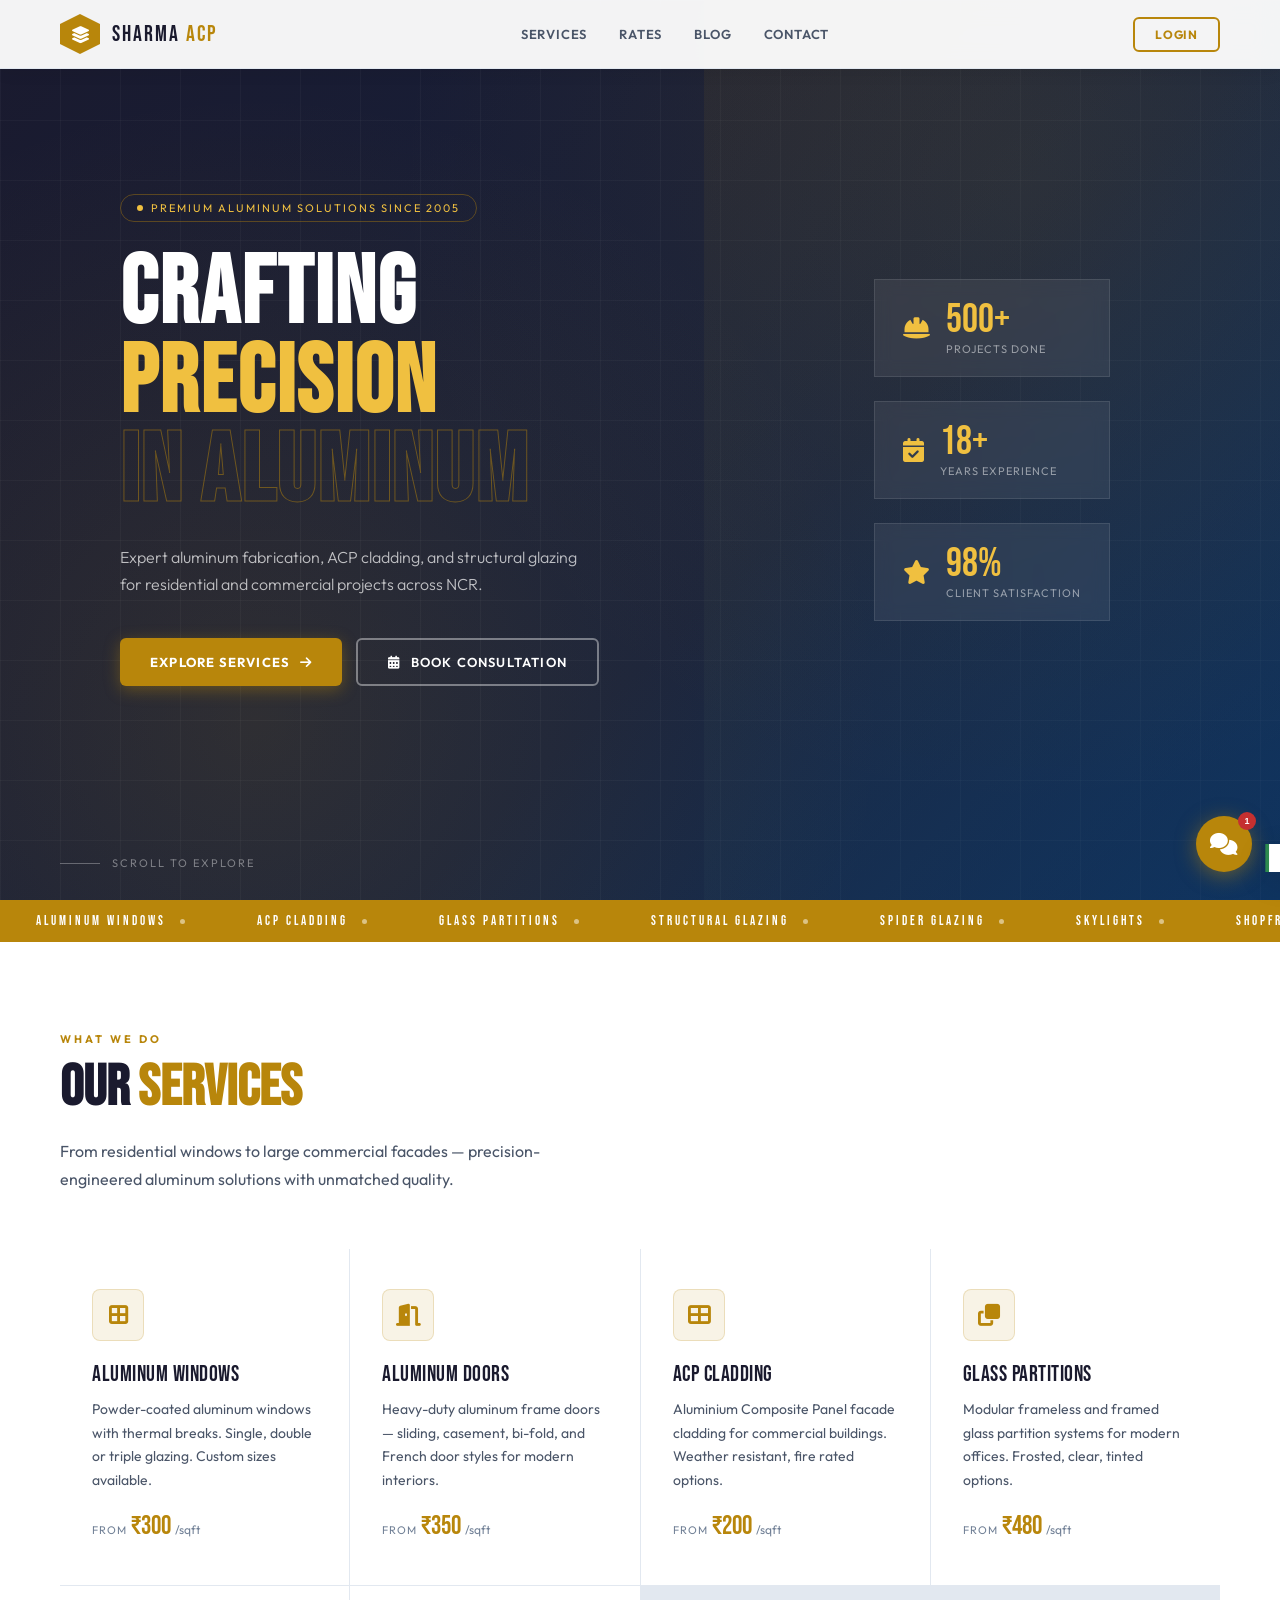
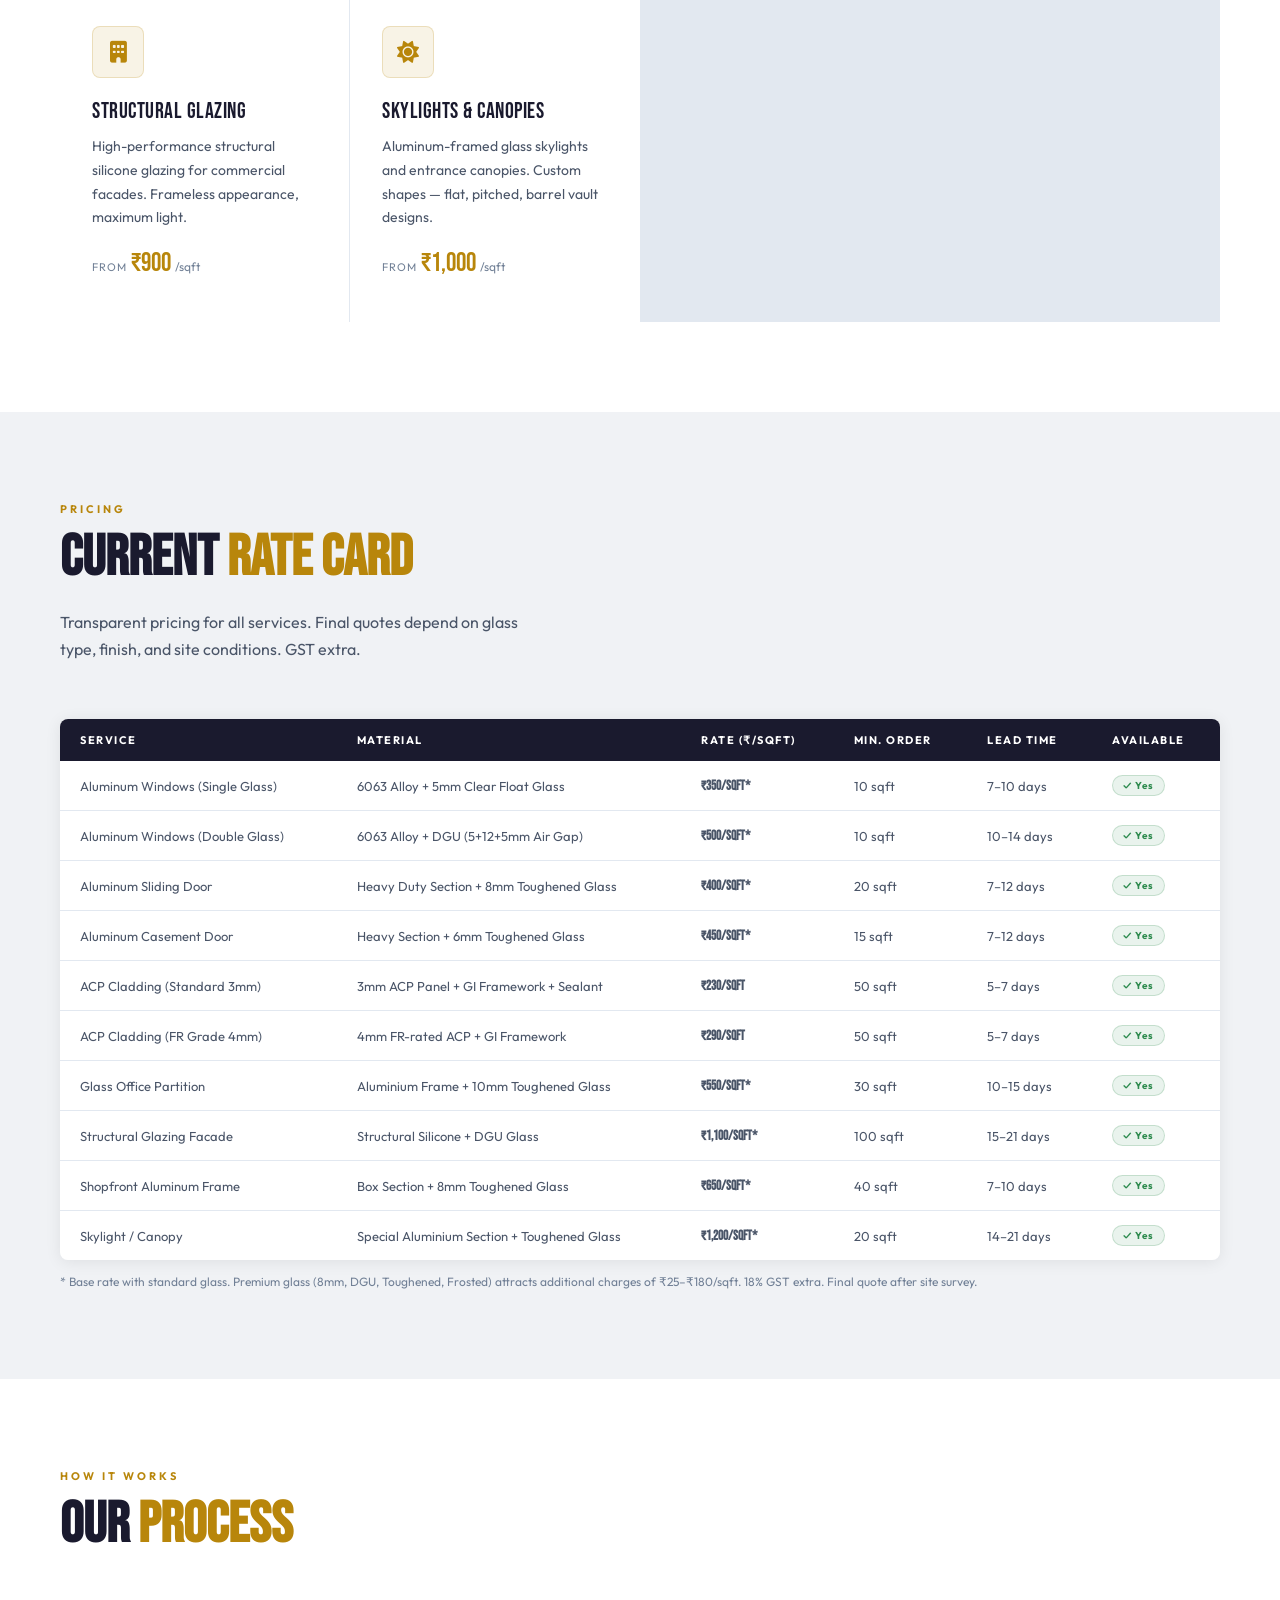
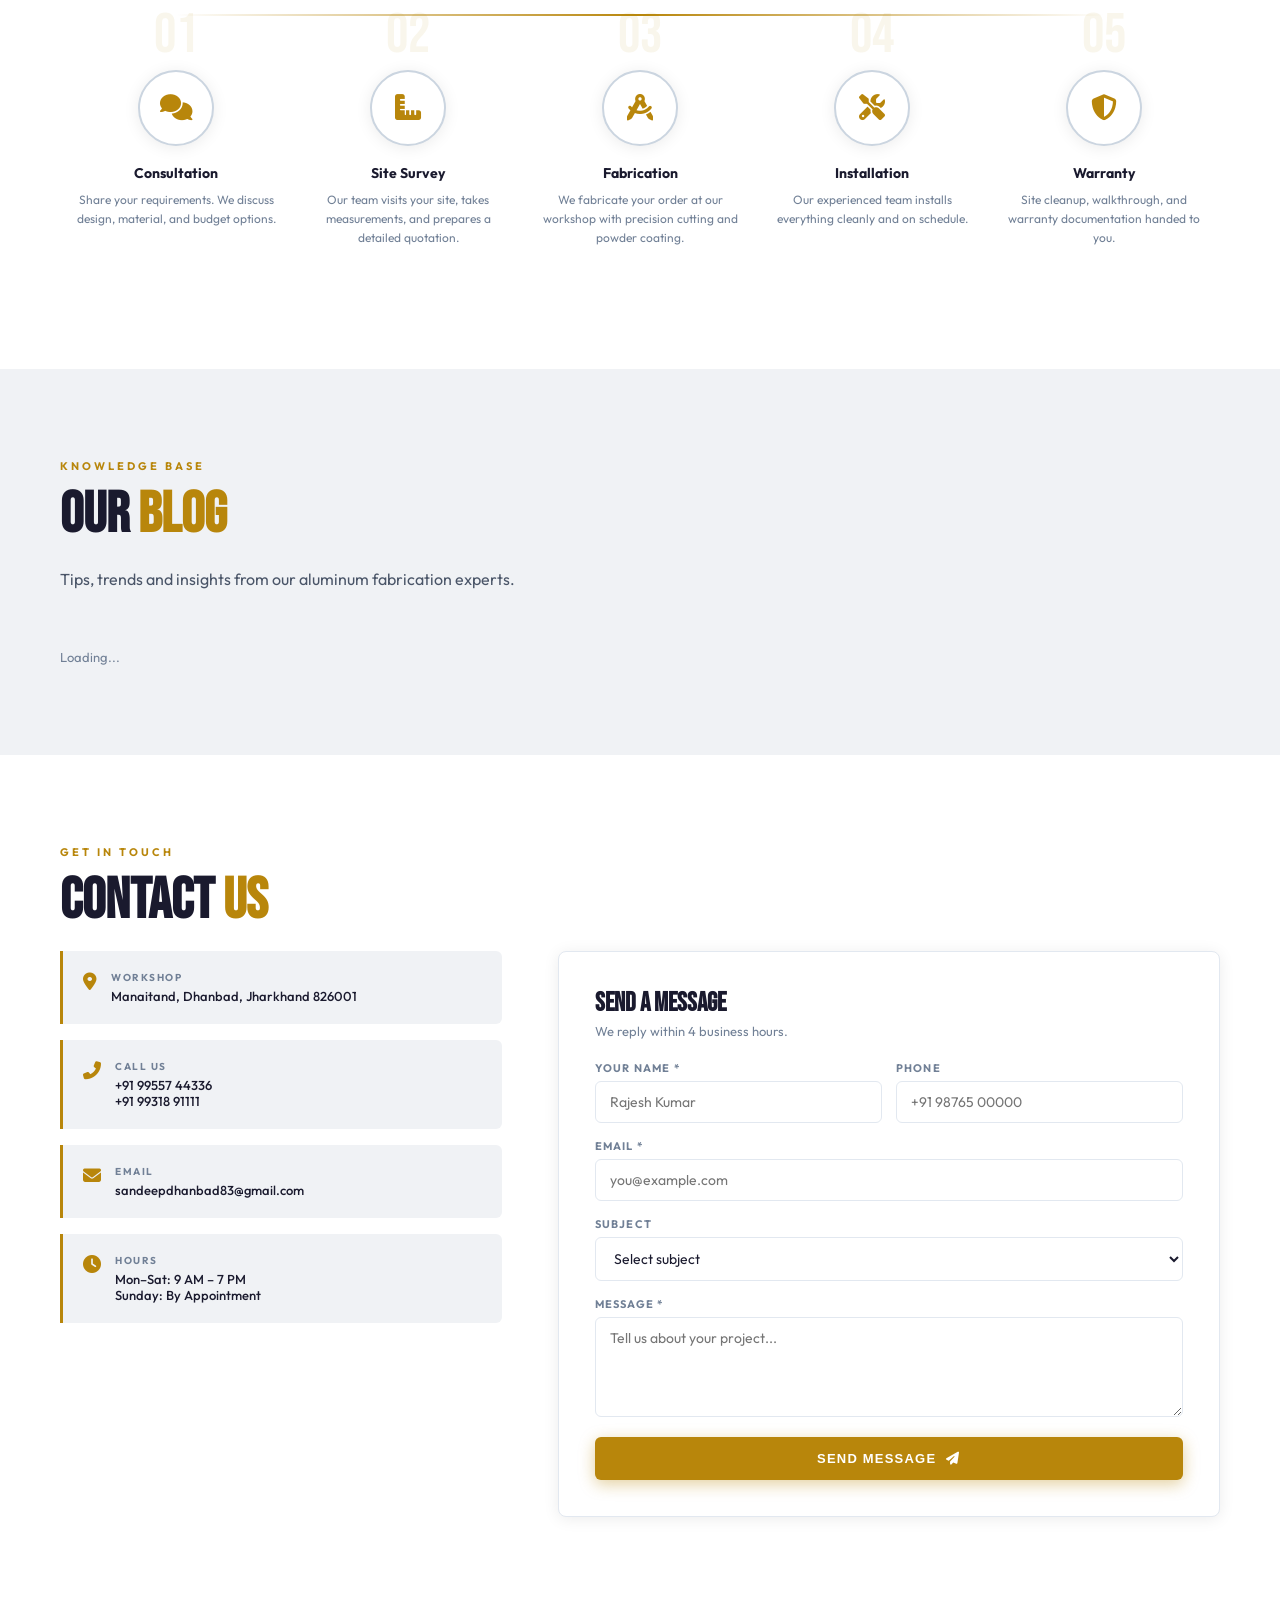
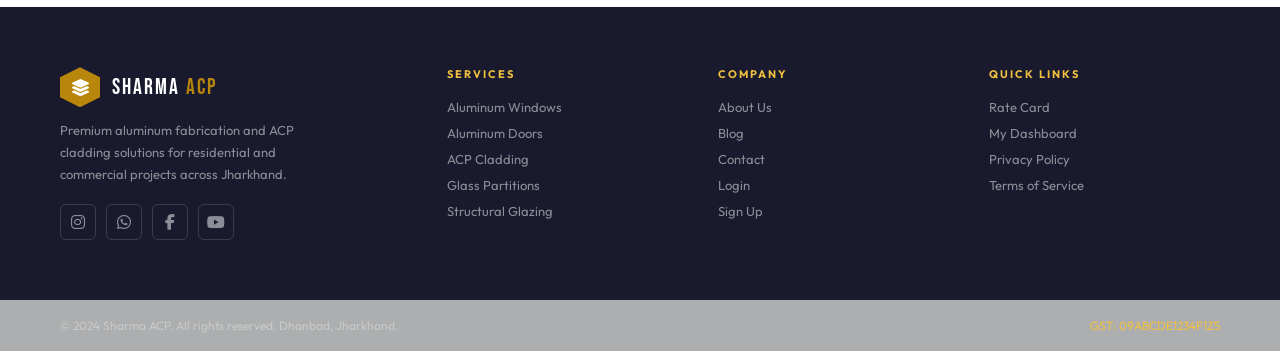
==== commit 6b5725b8: "fixing the rate" ====
--- a/templates/index.html
+++ b/templates/index.html
@@ -3,7 +3,7 @@
 <head>
 <meta charset="UTF-8">
 <meta name="viewport" content="width=device-width, initial-scale=1.0">
-<title>AluminoPro — Premium Aluminum & ACP Solutions</title>
+<title>Sharma ACP — Premium Aluminum & ACP Solutions</title>
 <link href="https://fonts.googleapis.com/css2?family=Bebas+Neue&family=Outfit:wght@300;400;500;600;700&display=swap" rel="stylesheet">
 <link rel="stylesheet" href="https://cdnjs.cloudflare.com/ajax/libs/font-awesome/6.5.0/css/all.min.css">
 <style>
@@ -231,7 +231,7 @@
 <nav id="navbar">
   <a href="/" class="nav-logo">
     <div class="nav-logo-icon"><i class="fas fa-layer-group"></i></div>
-    <span class="nav-logo-text">Alumino<span>Pro</span></span>
+    <span class="nav-logo-text">Sharma <span>ACP</span></span>
   </a>
   <div class="nav-links">
     <a href="#services">Services</a>
@@ -327,20 +327,20 @@
     <table class="rates-table">
       <thead><tr><th>Service</th><th>Material</th><th>Rate (₹/sqft)</th><th>Min. Order</th><th>Lead Time</th><th>Available</th></tr></thead>
       <tbody id="ratesTableBody">
-        <tr><td>Aluminum Window (Single Glass)</td><td>6063 Alloy + 5mm Clear Glass</td><td class="rate-price">₹350/sqft</td><td>10 sqft</td><td>7–10 days</td><td><span class="badge-avail">✓ Yes</span></td></tr>
-        <tr><td>Aluminum Window (Double Glass)</td><td>6063 Alloy + DGU 5+12+5mm</td><td class="rate-price">₹500/sqft</td><td>10 sqft</td><td>10–14 days</td><td><span class="badge-avail">✓ Yes</span></td></tr>
-        <tr><td>Aluminum Sliding Door</td><td>Heavy Section + 8mm Glass</td><td class="rate-price">₹400/sqft</td><td>20 sqft</td><td>7–12 days</td><td><span class="badge-avail">✓ Yes</span></td></tr>
-        <tr><td>Aluminum Casement Door</td><td>Heavy Section + Glass</td><td class="rate-price">₹450/sqft</td><td>15 sqft</td><td>7–12 days</td><td><span class="badge-avail">✓ Yes</span></td></tr>
-        <tr><td>ACP Cladding (Standard 3mm)</td><td>3mm ACP + Aluminium Framework</td><td class="rate-price">₹230/sqft</td><td>50 sqft</td><td>5–7 days</td><td><span class="badge-avail">✓ Yes</span></td></tr>
-        <tr><td>ACP Cladding (FR Grade 4mm)</td><td>4mm FR ACP + Framework</td><td class="rate-price">₹290/sqft</td><td>50 sqft</td><td>5–7 days</td><td><span class="badge-avail">✓ Yes</span></td></tr>
-        <tr><td>Glass Office Partition</td><td>Aluminium Frame + 10mm Glass</td><td class="rate-price">₹550/sqft</td><td>30 sqft</td><td>10–15 days</td><td><span class="badge-avail">✓ Yes</span></td></tr>
-        <tr><td>Structural Glazing Facade</td><td>Structural Silicone + DGU</td><td class="rate-price">₹1,100/sqft</td><td>100 sqft</td><td>15–21 days</td><td><span class="badge-avail">✓ Yes</span></td></tr>
-        <tr><td>Shopfront Aluminum Frame</td><td>Box Section + Glass</td><td class="rate-price">₹650/sqft</td><td>40 sqft</td><td>7–10 days</td><td><span class="badge-avail">✓ Yes</span></td></tr>
-        <tr><td>Skylight / Canopy</td><td>Special Section + Toughened Glass</td><td class="rate-price">₹1,200/sqft</td><td>20 sqft</td><td>14–21 days</td><td><span class="badge-avail">✓ Yes</span></td></tr>
+        <tr><td>Aluminum Windows (Single Glass)</td><td>6063 Alloy + 5mm Clear Float Glass</td><td class="rate-price">₹350/sqft*</td><td>10 sqft</td><td>7–10 days</td><td><span class="badge-avail">✓ Yes</span></td></tr>
+        <tr><td>Aluminum Windows (Double Glass)</td><td>6063 Alloy + DGU (5+12+5mm Air Gap)</td><td class="rate-price">₹500/sqft*</td><td>10 sqft</td><td>10–14 days</td><td><span class="badge-avail">✓ Yes</span></td></tr>
+        <tr><td>Aluminum Sliding Door</td><td>Heavy Duty Section + 8mm Toughened Glass</td><td class="rate-price">₹400/sqft*</td><td>20 sqft</td><td>7–12 days</td><td><span class="badge-avail">✓ Yes</span></td></tr>
+        <tr><td>Aluminum Casement Door</td><td>Heavy Section + 6mm Toughened Glass</td><td class="rate-price">₹450/sqft*</td><td>15 sqft</td><td>7–12 days</td><td><span class="badge-avail">✓ Yes</span></td></tr>
+        <tr><td>ACP Cladding (Standard 3mm)</td><td>3mm ACP Panel + GI Framework + Sealant</td><td class="rate-price">₹230/sqft</td><td>50 sqft</td><td>5–7 days</td><td><span class="badge-avail">✓ Yes</span></td></tr>
+        <tr><td>ACP Cladding (FR Grade 4mm)</td><td>4mm FR-rated ACP + GI Framework</td><td class="rate-price">₹290/sqft</td><td>50 sqft</td><td>5–7 days</td><td><span class="badge-avail">✓ Yes</span></td></tr>
+        <tr><td>Glass Office Partition</td><td>Aluminium Frame + 10mm Toughened Glass</td><td class="rate-price">₹550/sqft*</td><td>30 sqft</td><td>10–15 days</td><td><span class="badge-avail">✓ Yes</span></td></tr>
+        <tr><td>Structural Glazing Facade</td><td>Structural Silicone + DGU Glass</td><td class="rate-price">₹1,100/sqft*</td><td>100 sqft</td><td>15–21 days</td><td><span class="badge-avail">✓ Yes</span></td></tr>
+        <tr><td>Shopfront Aluminum Frame</td><td>Box Section + 8mm Toughened Glass</td><td class="rate-price">₹650/sqft*</td><td>40 sqft</td><td>7–10 days</td><td><span class="badge-avail">✓ Yes</span></td></tr>
+        <tr><td>Skylight / Canopy</td><td>Special Aluminium Section + Toughened Glass</td><td class="rate-price">₹1,200/sqft*</td><td>20 sqft</td><td>14–21 days</td><td><span class="badge-avail">✓ Yes</span></td></tr>
       </tbody>
     </table>
   </div>
-  <p style="margin-top:14px;font-size:12px;color:var(--text3);">* Rates are indicative. Site survey required for final quotation. 18% GST applicable.</p>
+  <p style="margin-top:14px;font-size:12px;color:var(--text3);">* Base rate with standard glass. Premium glass (8mm, DGU, Toughened, Frosted) attracts additional charges of ₹25–₹180/sqft. 18% GST extra. Final quote after site survey.</p>
 </section>
 
 <!-- PROCESS -->
@@ -397,7 +397,7 @@
 <!-- FOOTER -->
 <footer>
   <div class="footer-brand">
-    <a href="/" class="nav-logo"><div class="nav-logo-icon"><i class="fas fa-layer-group"></i></div><span class="nav-logo-text">Alumino<span>Pro</span></span></a>
+    <a href="/" class="nav-logo"><div class="nav-logo-icon"><i class="fas fa-layer-group"></i></div><span class="nav-logo-text">Sharma <span>ACP</span></span></a>
     <p>Premium aluminum fabrication and ACP cladding solutions for residential and commercial projects across Jharkhand.</p>
     <div class="footer-social">
       <a href="https://www.instagram.com/sharma_acp_work" target="_blank" class="social-btn"><i class="fab fa-instagram"></i></a>
@@ -410,7 +410,7 @@
   <div class="footer-col"><h4>Company</h4><a href="#">About Us</a><a href="#blog">Blog</a><a href="#contact">Contact</a><a href="/login">Login</a><a href="/login">Sign Up</a></div>
   <div class="footer-col"><h4>Quick Links</h4><a href="#rates">Rate Card</a><a href="/dashboard">My Dashboard</a><a href="#">Privacy Policy</a><a href="#">Terms of Service</a></div>
 </footer>
-<div class="footer-bottom"><p>© 2024 AluminoPro. All rights reserved. Dhanbad, Jharkhand.</p><p style="color:var(--gold-light);font-size:12px;">GST: 09ABCDE1234F1Z5</p></div>
+<div class="footer-bottom"><p>© 2024 Sharma ACP. All rights reserved. Dhanbad, Jharkhand.</p><p style="color:var(--gold-light);font-size:12px;">GST: 09ABCDE1234F1Z5</p></div>
 
 <!-- TOAST -->
 <div class="toast" id="toast"></div>
@@ -424,11 +424,11 @@
 <div class="chatbot" id="chatbot">
   <div class="chat-header">
     <div class="chat-avatar"><i class="fas fa-robot"></i></div>
-    <div><div class="chat-title">AluminoPro Assistant</div><div class="chat-subtitle">Ask about rates, products & more</div></div>
+    <div><div class="chat-title">Sharma ACP Assistant</div><div class="chat-subtitle">Ask about rates, products & more</div></div>
     <button class="chat-close" onclick="toggleChat()"><i class="fas fa-times"></i></button>
   </div>
   <div class="chat-messages" id="chatMessages">
-    <div class="chat-msg bot">👋 Hi! I'm your AluminoPro assistant. I can help you with:<br><br>• Product information<br>• Price estimates<br>• Lead times<br>• How to place an order<br><br>What would you like to know?</div>
+    <div class="chat-msg bot">👋 Hi! I'm your Sharma ACP assistant. I can help you with:<br><br>• Product information<br>• Price estimates<br>• Lead times<br>• How to place an order<br><br>What would you like to know?</div>
   </div>
   <div class="chat-quick" id="quickReplies">
     <button class="quick-btn" onclick="sendQuick('Window rates')">Window rates</button>
@@ -479,11 +479,12 @@
     const data  = await res.json();
     const tbody = document.getElementById('ratesTableBody');
     if(!tbody || !data.rates || !data.rates.length) return;
+    const hasGlass = n => !n.includes('ACP');
     tbody.innerHTML = data.rates.map(r => `
       <tr>
         <td>${r.service_name}</td>
         <td>${r.material || '—'}</td>
-        <td class="rate-price">₹${Number(r.rate).toLocaleString('en-IN')}/sqft</td>
+        <td class="rate-price">₹${Number(r.rate).toLocaleString('en-IN')}/sqft${hasGlass(r.service_name)?'*':''}</td>
         <td>${r.min_order || '—'}</td>
         <td>${r.lead_time || '—'}</td>
         <td><span class="badge-avail">✓ Yes</span></td>
@@ -564,7 +565,7 @@
   if(m.includes('warranty') || m.includes('guarantee'))
     return `🛡️ We provide warranty on all our installations:<br>• Aluminum frames: 5 years structural warranty<br>• Powder coating: 3 years finish warranty<br>• Glass: 1 year installation warranty<br><br>Warranty cards provided on completion.`;
   if(m.includes('hello')||m.includes('hi')||m.includes('hey'))
-    return `👋 Hello! Welcome to AluminoPro. I can help you with rates, product info, ordering process, and more. What would you like to know?`;
+    return `👋 Hello! Welcome to Sharma ACP. I can help you with rates, product info, ordering process, and more. What would you like to know?`;
   // Calculate price if sqft mentioned
   const sqftMatch = m.match(/(\d+)\s*(?:sq\.?\s*ft|sqft)/i);
   if(sqftMatch) {
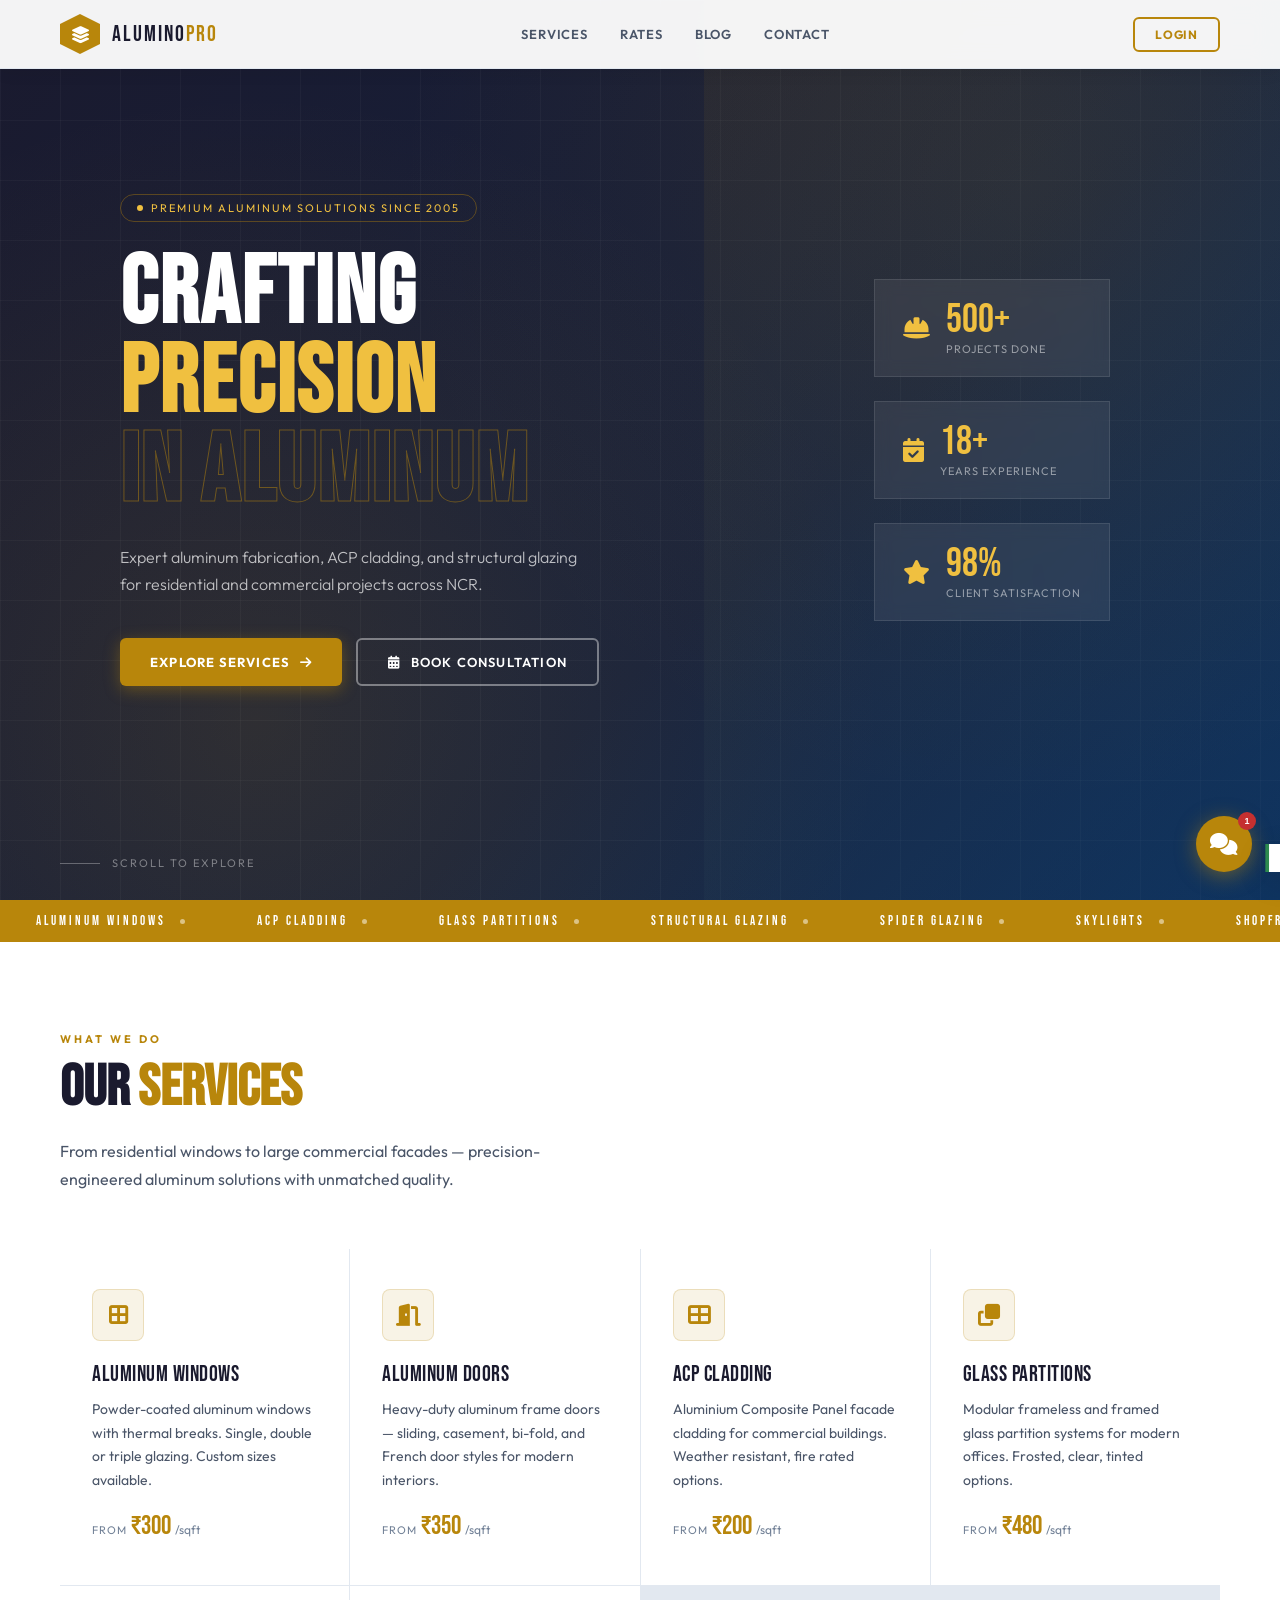
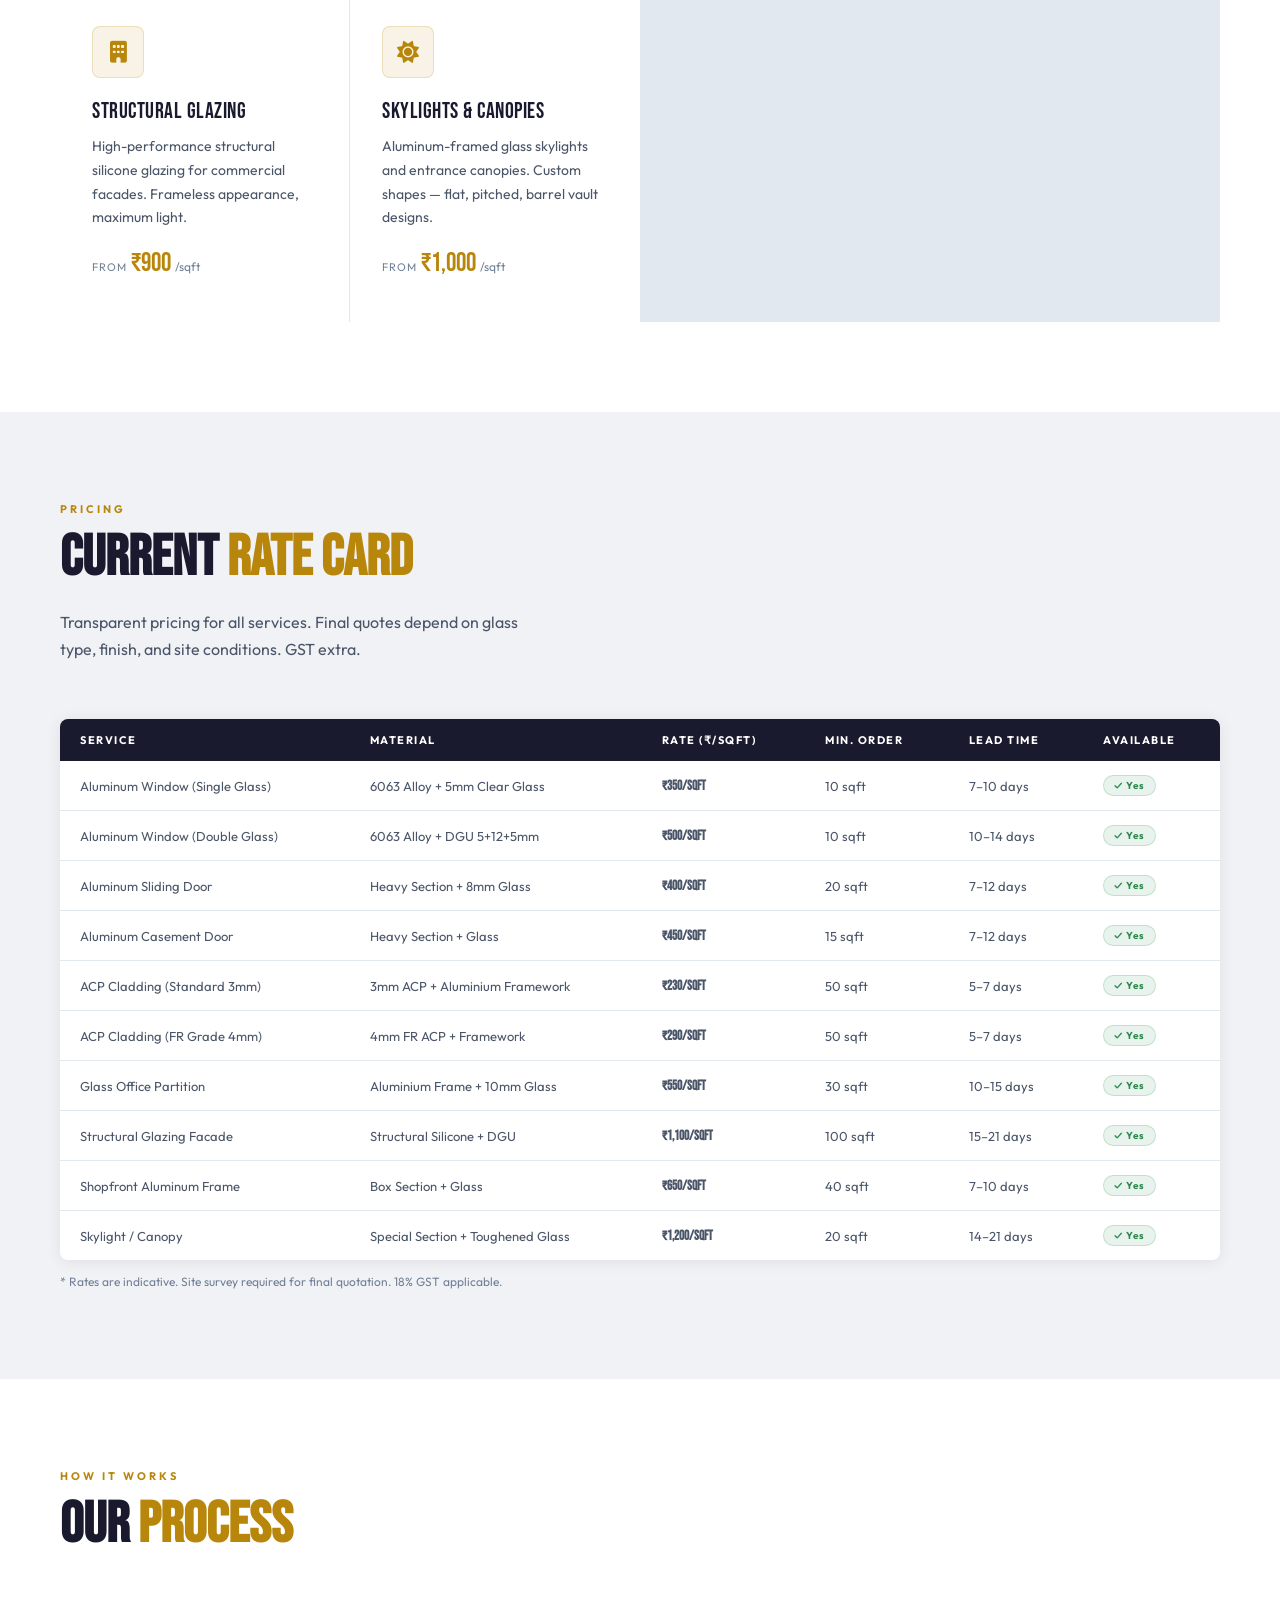
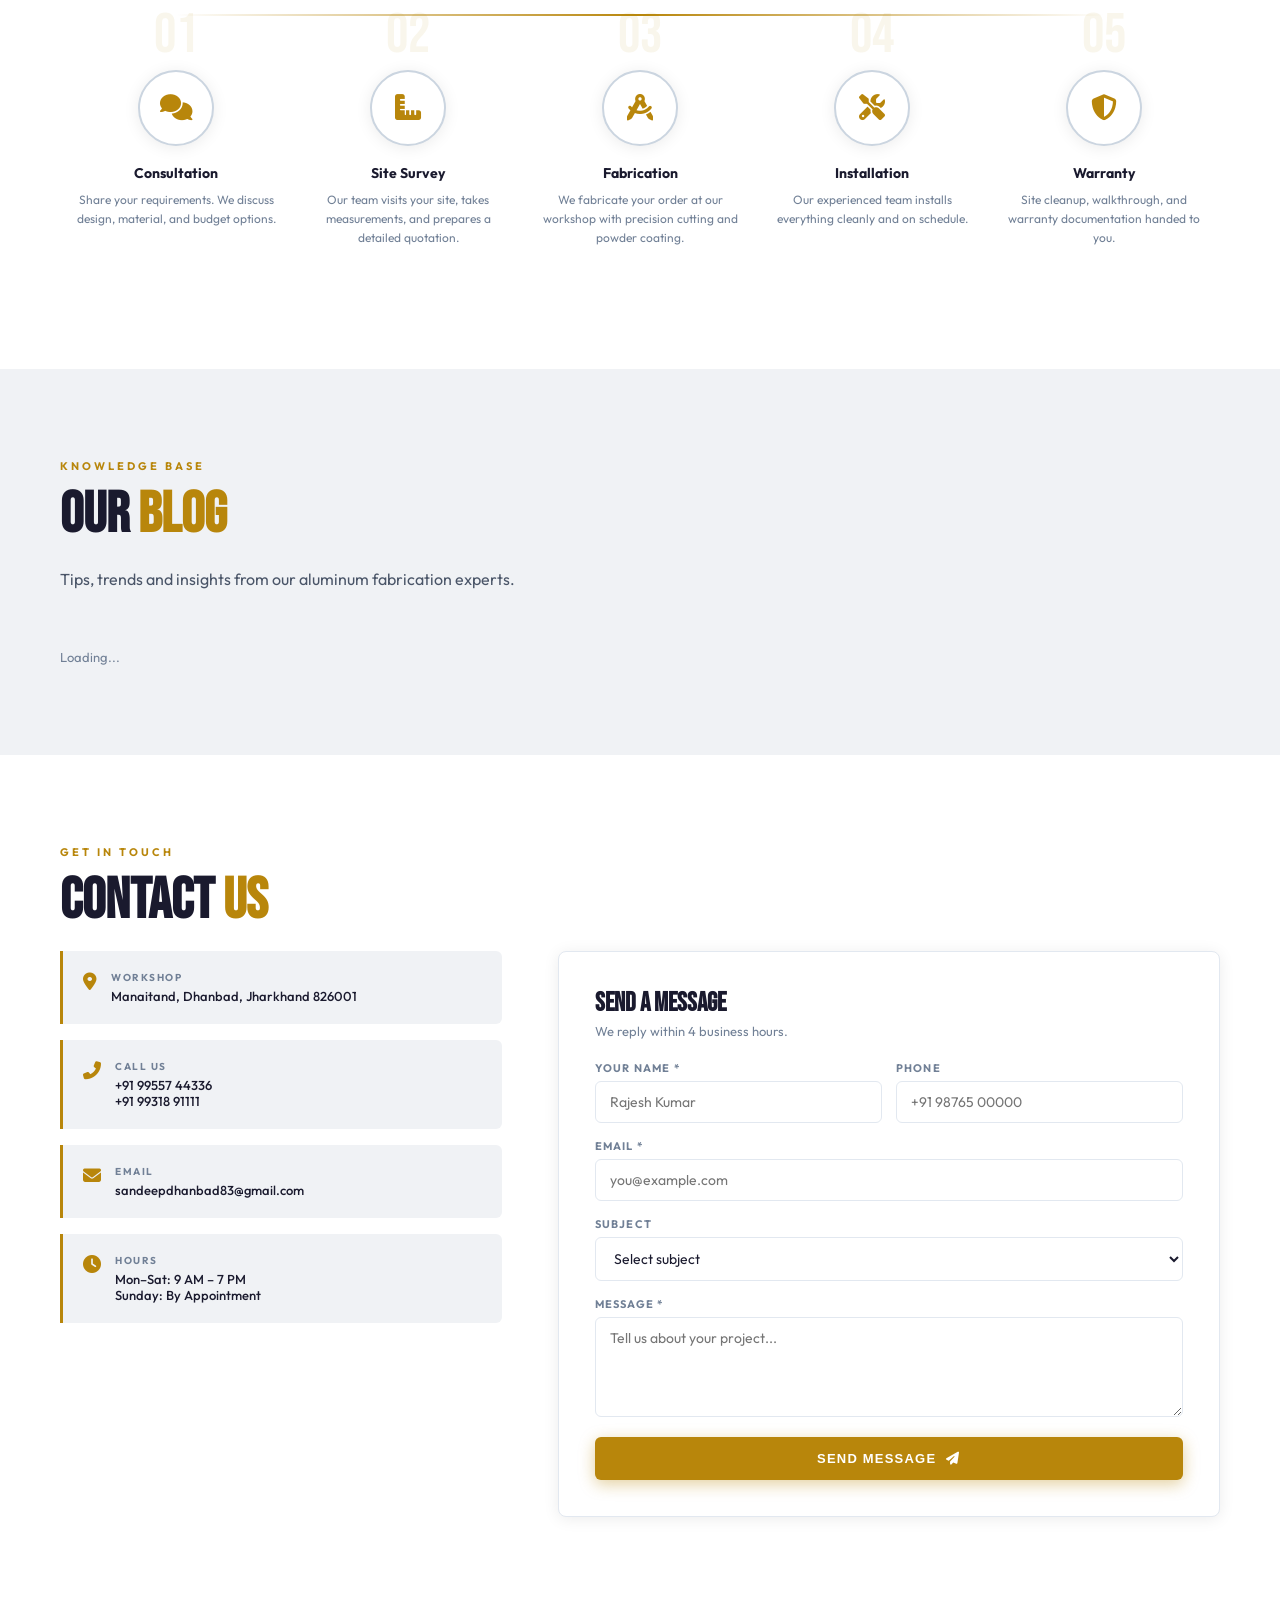
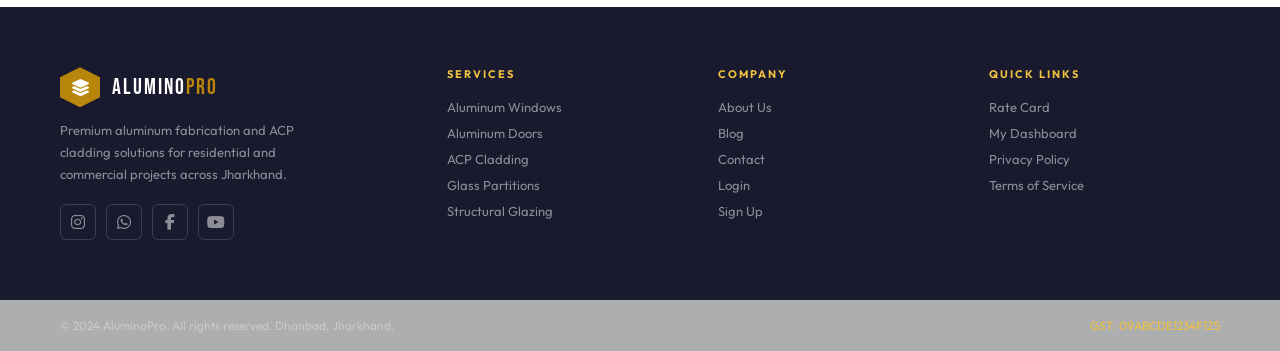
==== commit 88a0c9ea: "fixing the rate" ====
--- a/templates/index.html
+++ b/templates/index.html
@@ -3,7 +3,7 @@
 <head>
 <meta charset="UTF-8">
 <meta name="viewport" content="width=device-width, initial-scale=1.0">
-<title>Sharma ACP — Premium Aluminum & ACP Solutions</title>
+<title>AluminoPro — Premium Aluminum & ACP Solutions</title>
 <link href="https://fonts.googleapis.com/css2?family=Bebas+Neue&family=Outfit:wght@300;400;500;600;700&display=swap" rel="stylesheet">
 <link rel="stylesheet" href="https://cdnjs.cloudflare.com/ajax/libs/font-awesome/6.5.0/css/all.min.css">
 <style>
@@ -231,7 +231,7 @@
 <nav id="navbar">
   <a href="/" class="nav-logo">
     <div class="nav-logo-icon"><i class="fas fa-layer-group"></i></div>
-    <span class="nav-logo-text">Sharma <span>ACP</span></span>
+    <span class="nav-logo-text">Alumino<span>Pro</span></span>
   </a>
   <div class="nav-links">
     <a href="#services">Services</a>
@@ -327,20 +327,20 @@
     <table class="rates-table">
       <thead><tr><th>Service</th><th>Material</th><th>Rate (₹/sqft)</th><th>Min. Order</th><th>Lead Time</th><th>Available</th></tr></thead>
       <tbody id="ratesTableBody">
-        <tr><td>Aluminum Windows (Single Glass)</td><td>6063 Alloy + 5mm Clear Float Glass</td><td class="rate-price">₹350/sqft*</td><td>10 sqft</td><td>7–10 days</td><td><span class="badge-avail">✓ Yes</span></td></tr>
-        <tr><td>Aluminum Windows (Double Glass)</td><td>6063 Alloy + DGU (5+12+5mm Air Gap)</td><td class="rate-price">₹500/sqft*</td><td>10 sqft</td><td>10–14 days</td><td><span class="badge-avail">✓ Yes</span></td></tr>
-        <tr><td>Aluminum Sliding Door</td><td>Heavy Duty Section + 8mm Toughened Glass</td><td class="rate-price">₹400/sqft*</td><td>20 sqft</td><td>7–12 days</td><td><span class="badge-avail">✓ Yes</span></td></tr>
-        <tr><td>Aluminum Casement Door</td><td>Heavy Section + 6mm Toughened Glass</td><td class="rate-price">₹450/sqft*</td><td>15 sqft</td><td>7–12 days</td><td><span class="badge-avail">✓ Yes</span></td></tr>
-        <tr><td>ACP Cladding (Standard 3mm)</td><td>3mm ACP Panel + GI Framework + Sealant</td><td class="rate-price">₹230/sqft</td><td>50 sqft</td><td>5–7 days</td><td><span class="badge-avail">✓ Yes</span></td></tr>
-        <tr><td>ACP Cladding (FR Grade 4mm)</td><td>4mm FR-rated ACP + GI Framework</td><td class="rate-price">₹290/sqft</td><td>50 sqft</td><td>5–7 days</td><td><span class="badge-avail">✓ Yes</span></td></tr>
-        <tr><td>Glass Office Partition</td><td>Aluminium Frame + 10mm Toughened Glass</td><td class="rate-price">₹550/sqft*</td><td>30 sqft</td><td>10–15 days</td><td><span class="badge-avail">✓ Yes</span></td></tr>
-        <tr><td>Structural Glazing Facade</td><td>Structural Silicone + DGU Glass</td><td class="rate-price">₹1,100/sqft*</td><td>100 sqft</td><td>15–21 days</td><td><span class="badge-avail">✓ Yes</span></td></tr>
-        <tr><td>Shopfront Aluminum Frame</td><td>Box Section + 8mm Toughened Glass</td><td class="rate-price">₹650/sqft*</td><td>40 sqft</td><td>7–10 days</td><td><span class="badge-avail">✓ Yes</span></td></tr>
-        <tr><td>Skylight / Canopy</td><td>Special Aluminium Section + Toughened Glass</td><td class="rate-price">₹1,200/sqft*</td><td>20 sqft</td><td>14–21 days</td><td><span class="badge-avail">✓ Yes</span></td></tr>
+        <tr><td>Aluminum Window (Single Glass)</td><td>6063 Alloy + 5mm Clear Glass</td><td class="rate-price">₹350/sqft</td><td>10 sqft</td><td>7–10 days</td><td><span class="badge-avail">✓ Yes</span></td></tr>
+        <tr><td>Aluminum Window (Double Glass)</td><td>6063 Alloy + DGU 5+12+5mm</td><td class="rate-price">₹500/sqft</td><td>10 sqft</td><td>10–14 days</td><td><span class="badge-avail">✓ Yes</span></td></tr>
+        <tr><td>Aluminum Sliding Door</td><td>Heavy Section + 8mm Glass</td><td class="rate-price">₹400/sqft</td><td>20 sqft</td><td>7–12 days</td><td><span class="badge-avail">✓ Yes</span></td></tr>
+        <tr><td>Aluminum Casement Door</td><td>Heavy Section + Glass</td><td class="rate-price">₹450/sqft</td><td>15 sqft</td><td>7–12 days</td><td><span class="badge-avail">✓ Yes</span></td></tr>
+        <tr><td>ACP Cladding (Standard 3mm)</td><td>3mm ACP + Aluminium Framework</td><td class="rate-price">₹230/sqft</td><td>50 sqft</td><td>5–7 days</td><td><span class="badge-avail">✓ Yes</span></td></tr>
+        <tr><td>ACP Cladding (FR Grade 4mm)</td><td>4mm FR ACP + Framework</td><td class="rate-price">₹290/sqft</td><td>50 sqft</td><td>5–7 days</td><td><span class="badge-avail">✓ Yes</span></td></tr>
+        <tr><td>Glass Office Partition</td><td>Aluminium Frame + 10mm Glass</td><td class="rate-price">₹550/sqft</td><td>30 sqft</td><td>10–15 days</td><td><span class="badge-avail">✓ Yes</span></td></tr>
+        <tr><td>Structural Glazing Facade</td><td>Structural Silicone + DGU</td><td class="rate-price">₹1,100/sqft</td><td>100 sqft</td><td>15–21 days</td><td><span class="badge-avail">✓ Yes</span></td></tr>
+        <tr><td>Shopfront Aluminum Frame</td><td>Box Section + Glass</td><td class="rate-price">₹650/sqft</td><td>40 sqft</td><td>7–10 days</td><td><span class="badge-avail">✓ Yes</span></td></tr>
+        <tr><td>Skylight / Canopy</td><td>Special Section + Toughened Glass</td><td class="rate-price">₹1,200/sqft</td><td>20 sqft</td><td>14–21 days</td><td><span class="badge-avail">✓ Yes</span></td></tr>
       </tbody>
     </table>
   </div>
-  <p style="margin-top:14px;font-size:12px;color:var(--text3);">* Base rate with standard glass. Premium glass (8mm, DGU, Toughened, Frosted) attracts additional charges of ₹25–₹180/sqft. 18% GST extra. Final quote after site survey.</p>
+  <p style="margin-top:14px;font-size:12px;color:var(--text3);">* Rates are indicative. Site survey required for final quotation. 18% GST applicable.</p>
 </section>
 
 <!-- PROCESS -->
@@ -397,7 +397,7 @@
 <!-- FOOTER -->
 <footer>
   <div class="footer-brand">
-    <a href="/" class="nav-logo"><div class="nav-logo-icon"><i class="fas fa-layer-group"></i></div><span class="nav-logo-text">Sharma <span>ACP</span></span></a>
+    <a href="/" class="nav-logo"><div class="nav-logo-icon"><i class="fas fa-layer-group"></i></div><span class="nav-logo-text">Alumino<span>Pro</span></span></a>
     <p>Premium aluminum fabrication and ACP cladding solutions for residential and commercial projects across Jharkhand.</p>
     <div class="footer-social">
       <a href="https://www.instagram.com/sharma_acp_work" target="_blank" class="social-btn"><i class="fab fa-instagram"></i></a>
@@ -410,7 +410,7 @@
   <div class="footer-col"><h4>Company</h4><a href="#">About Us</a><a href="#blog">Blog</a><a href="#contact">Contact</a><a href="/login">Login</a><a href="/login">Sign Up</a></div>
   <div class="footer-col"><h4>Quick Links</h4><a href="#rates">Rate Card</a><a href="/dashboard">My Dashboard</a><a href="#">Privacy Policy</a><a href="#">Terms of Service</a></div>
 </footer>
-<div class="footer-bottom"><p>© 2024 Sharma ACP. All rights reserved. Dhanbad, Jharkhand.</p><p style="color:var(--gold-light);font-size:12px;">GST: 09ABCDE1234F1Z5</p></div>
+<div class="footer-bottom"><p>© 2024 AluminoPro. All rights reserved. Dhanbad, Jharkhand.</p><p style="color:var(--gold-light);font-size:12px;">GST: 09ABCDE1234F1Z5</p></div>
 
 <!-- TOAST -->
 <div class="toast" id="toast"></div>
@@ -424,11 +424,11 @@
 <div class="chatbot" id="chatbot">
   <div class="chat-header">
     <div class="chat-avatar"><i class="fas fa-robot"></i></div>
-    <div><div class="chat-title">Sharma ACP Assistant</div><div class="chat-subtitle">Ask about rates, products & more</div></div>
+    <div><div class="chat-title">AluminoPro Assistant</div><div class="chat-subtitle">Ask about rates, products & more</div></div>
     <button class="chat-close" onclick="toggleChat()"><i class="fas fa-times"></i></button>
   </div>
   <div class="chat-messages" id="chatMessages">
-    <div class="chat-msg bot">👋 Hi! I'm your Sharma ACP assistant. I can help you with:<br><br>• Product information<br>• Price estimates<br>• Lead times<br>• How to place an order<br><br>What would you like to know?</div>
+    <div class="chat-msg bot">👋 Hi! I'm your AluminoPro assistant. I can help you with:<br><br>• Product information<br>• Price estimates<br>• Lead times<br>• How to place an order<br><br>What would you like to know?</div>
   </div>
   <div class="chat-quick" id="quickReplies">
     <button class="quick-btn" onclick="sendQuick('Window rates')">Window rates</button>
@@ -479,12 +479,11 @@
     const data  = await res.json();
     const tbody = document.getElementById('ratesTableBody');
     if(!tbody || !data.rates || !data.rates.length) return;
-    const hasGlass = n => !n.includes('ACP');
     tbody.innerHTML = data.rates.map(r => `
       <tr>
         <td>${r.service_name}</td>
         <td>${r.material || '—'}</td>
-        <td class="rate-price">₹${Number(r.rate).toLocaleString('en-IN')}/sqft${hasGlass(r.service_name)?'*':''}</td>
+        <td class="rate-price">₹${Number(r.rate).toLocaleString('en-IN')}/sqft</td>
         <td>${r.min_order || '—'}</td>
         <td>${r.lead_time || '—'}</td>
         <td><span class="badge-avail">✓ Yes</span></td>
@@ -565,7 +564,7 @@
   if(m.includes('warranty') || m.includes('guarantee'))
     return `🛡️ We provide warranty on all our installations:<br>• Aluminum frames: 5 years structural warranty<br>• Powder coating: 3 years finish warranty<br>• Glass: 1 year installation warranty<br><br>Warranty cards provided on completion.`;
   if(m.includes('hello')||m.includes('hi')||m.includes('hey'))
-    return `👋 Hello! Welcome to Sharma ACP. I can help you with rates, product info, ordering process, and more. What would you like to know?`;
+    return `👋 Hello! Welcome to AluminoPro. I can help you with rates, product info, ordering process, and more. What would you like to know?`;
   // Calculate price if sqft mentioned
   const sqftMatch = m.match(/(\d+)\s*(?:sq\.?\s*ft|sqft)/i);
   if(sqftMatch) {
